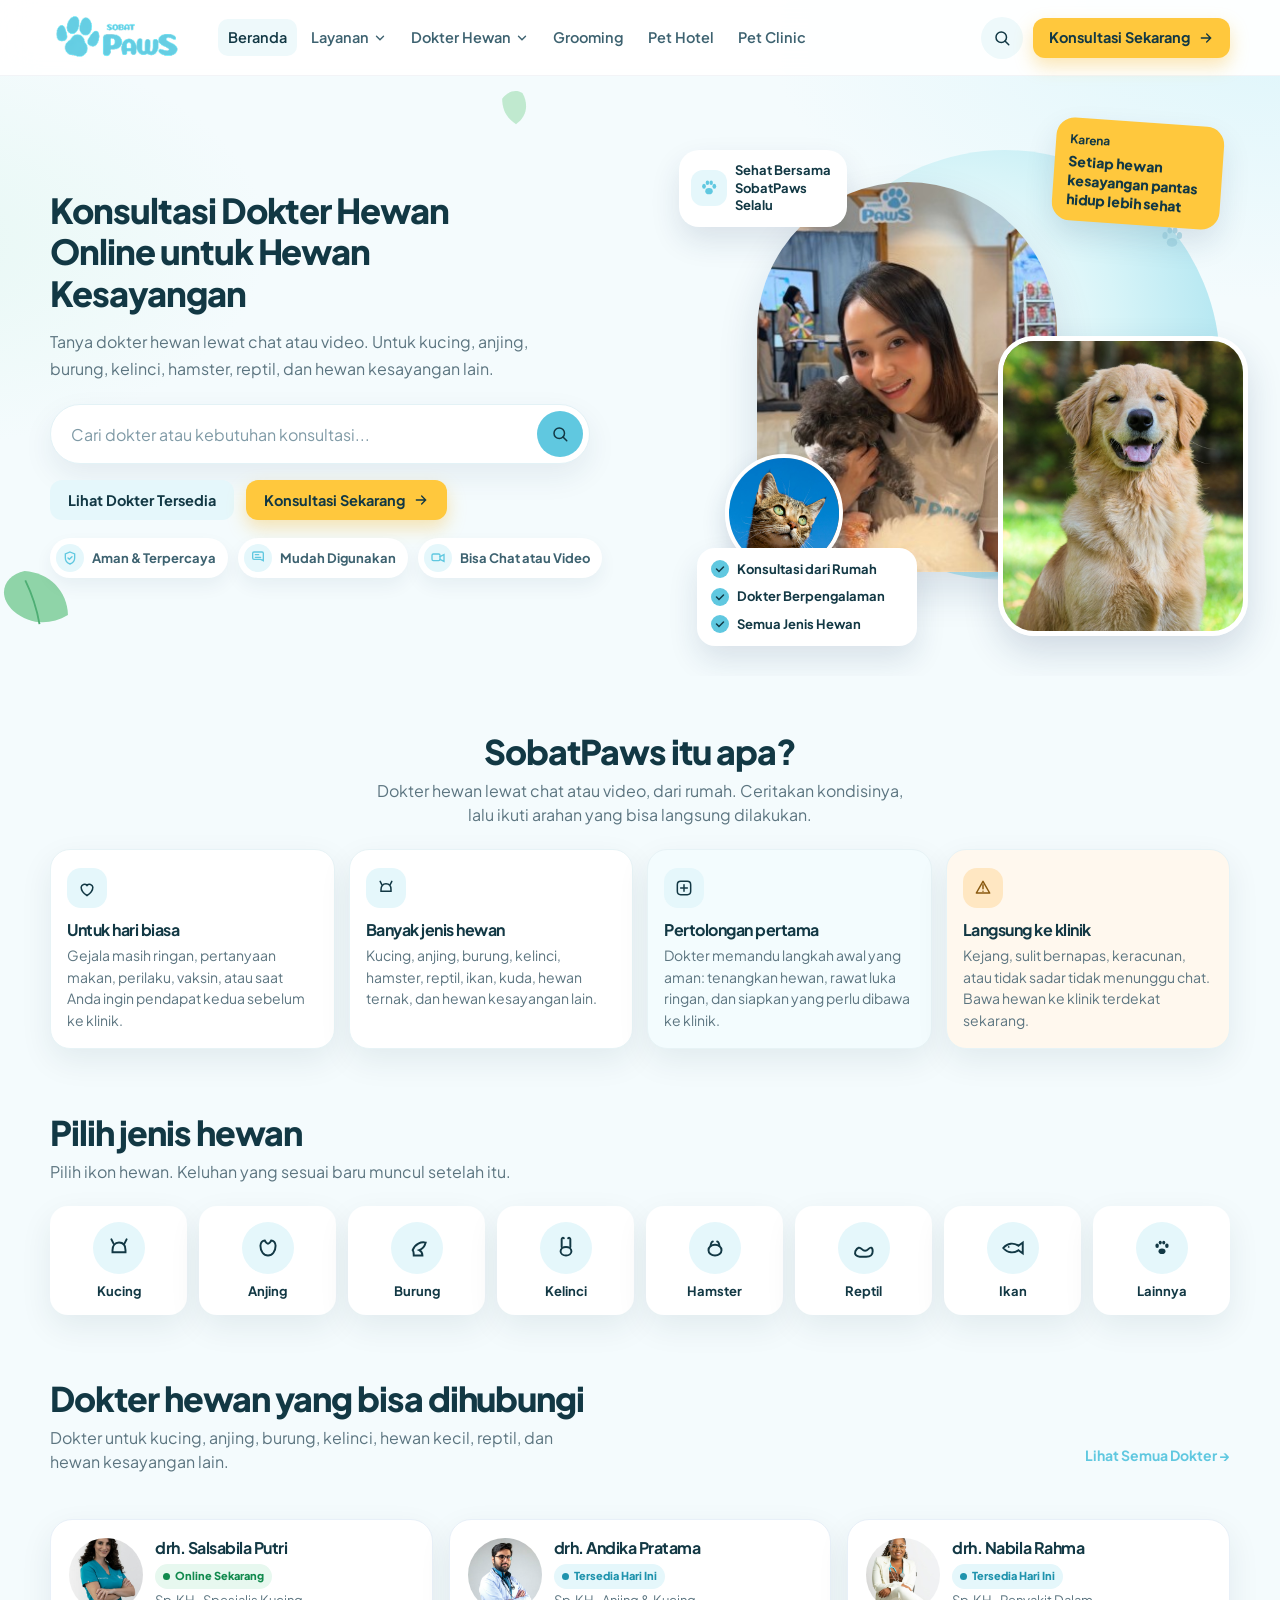
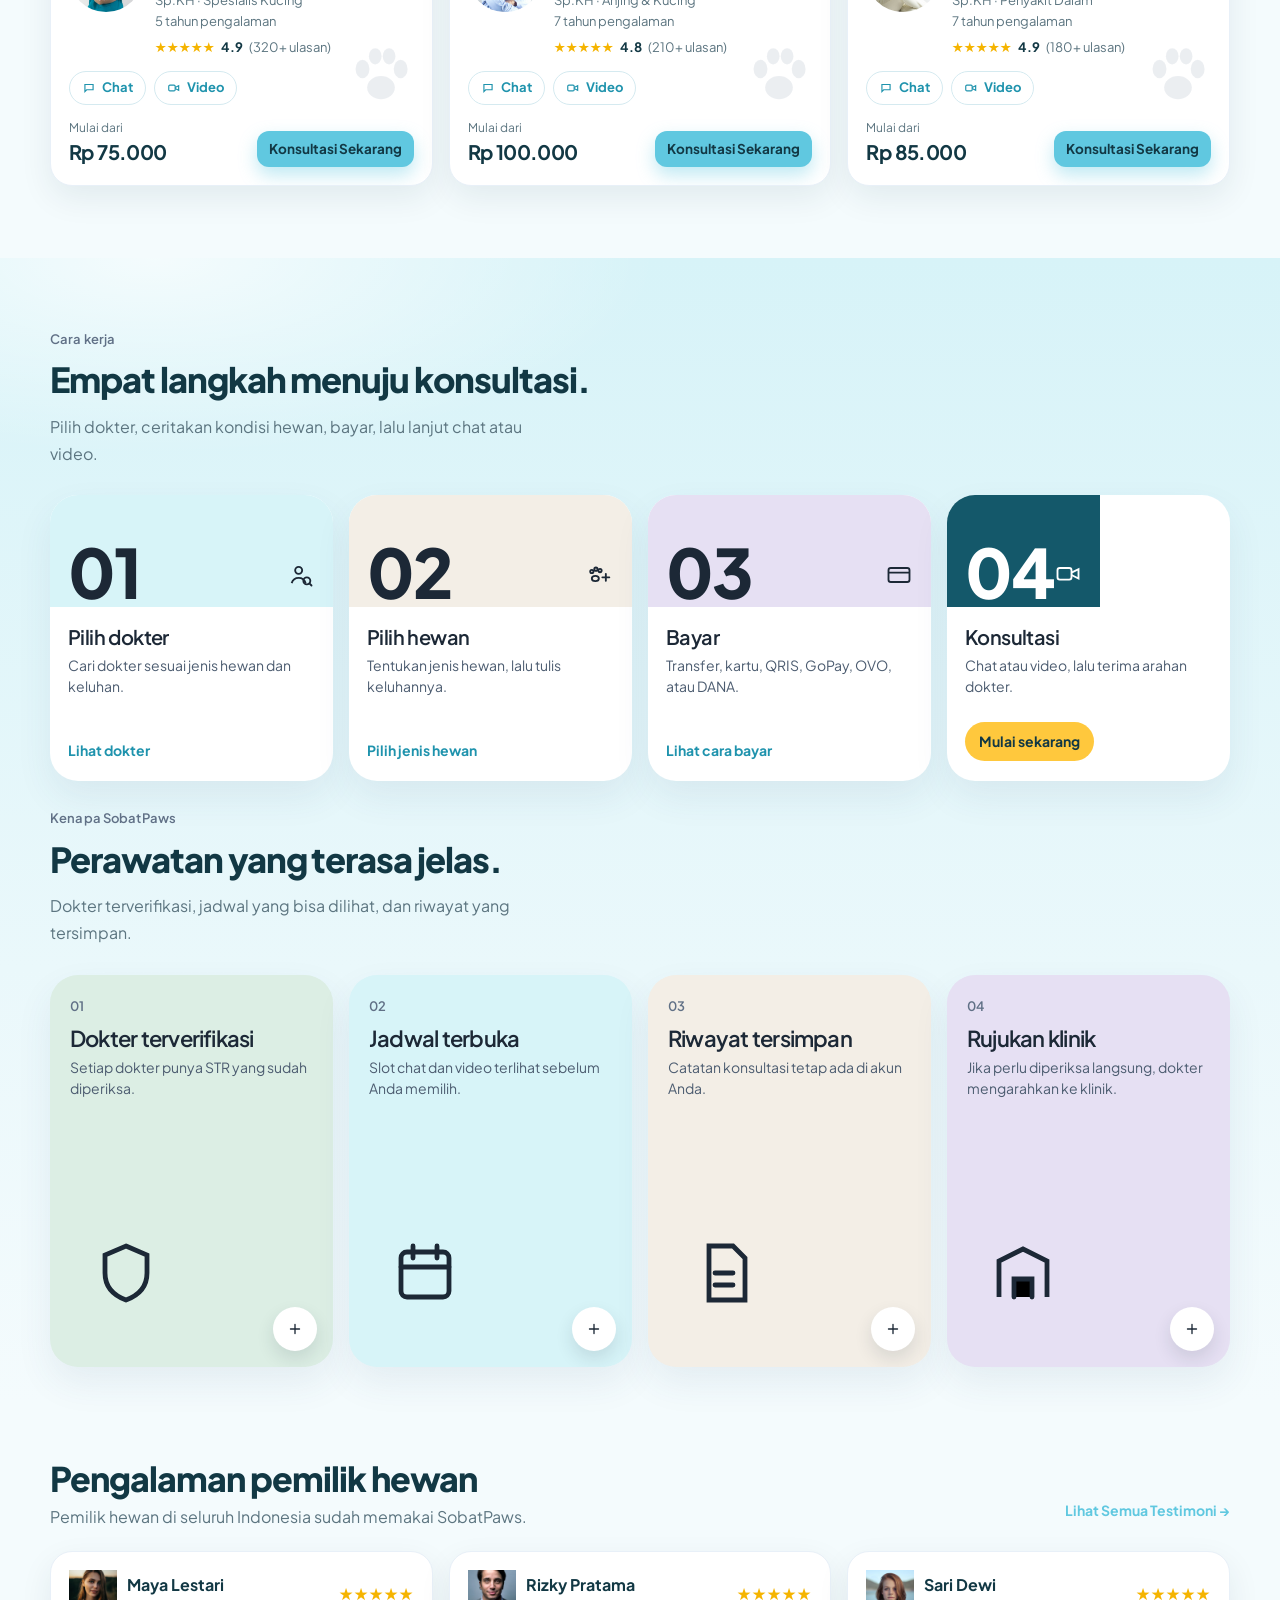
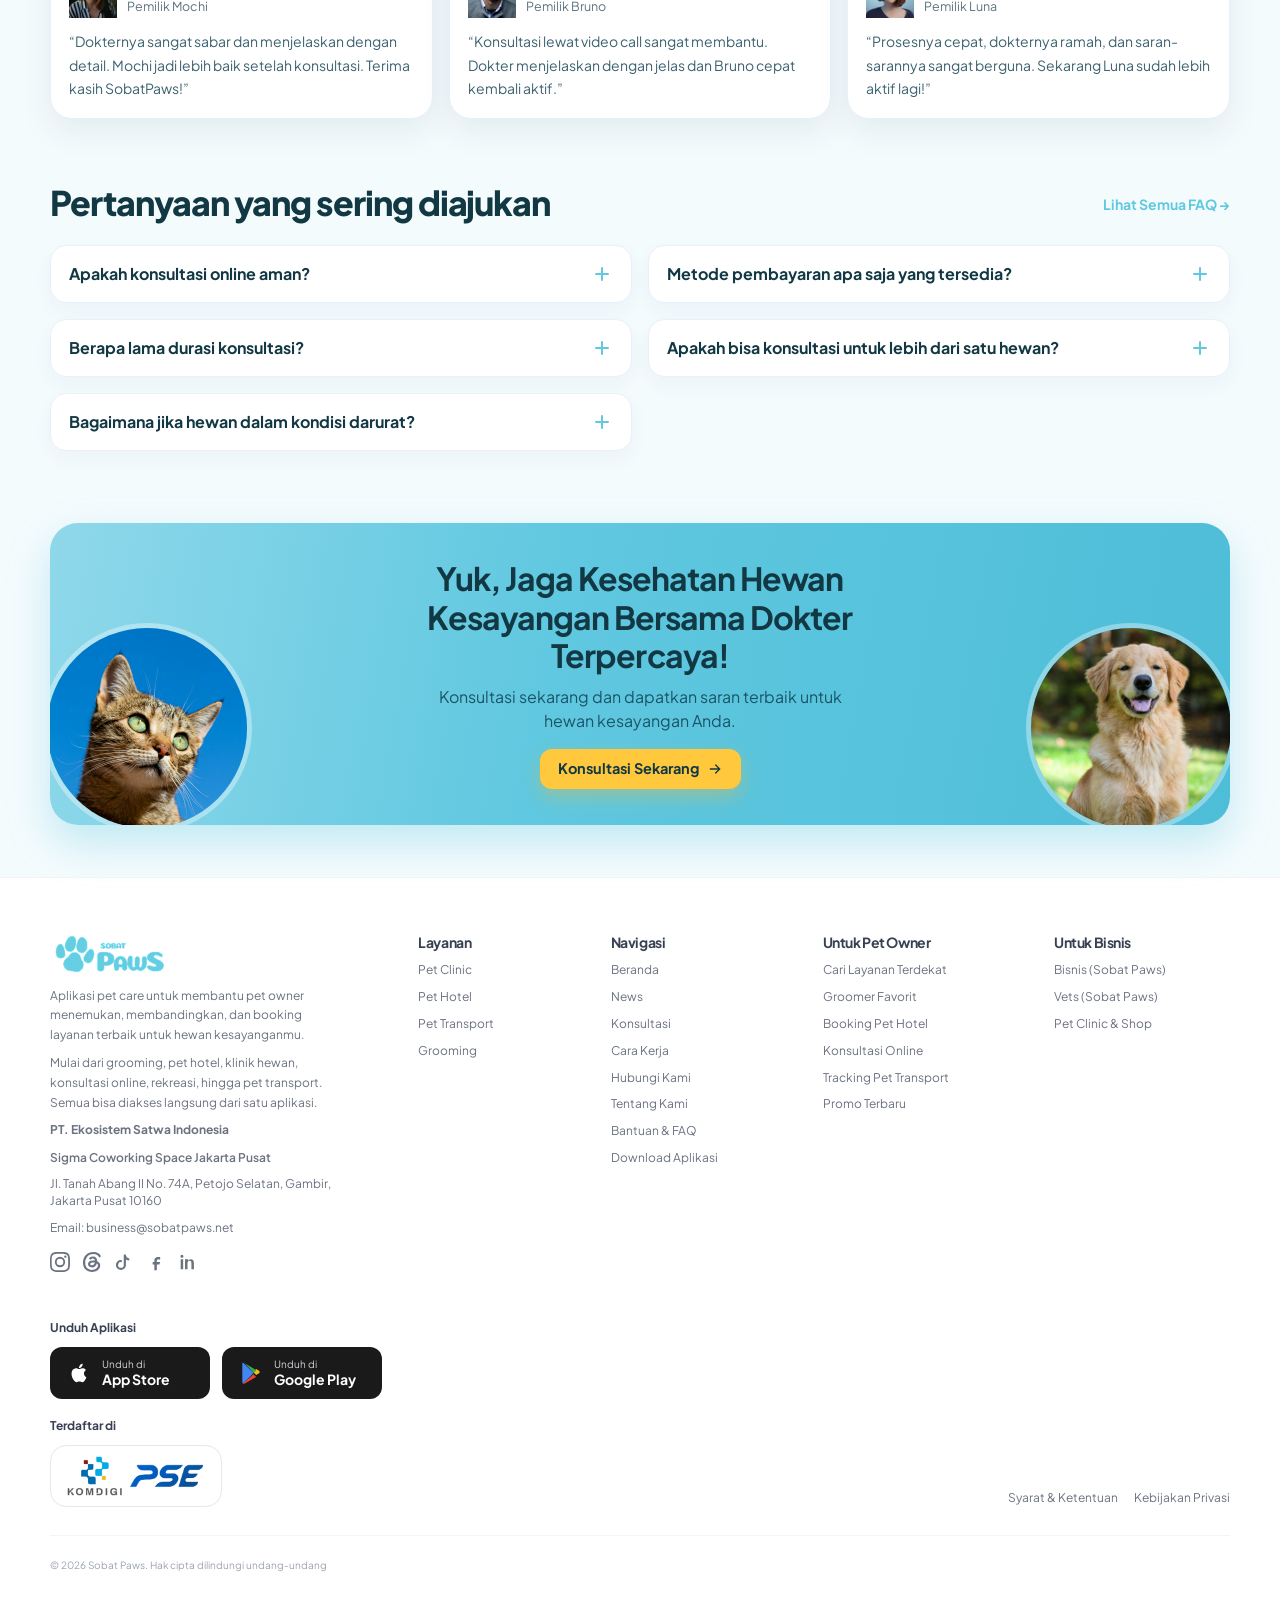
==== index.html @ d76c0ff6 "Add the SobatPaws consult landing so visitors can choose an animal and reach a vet." ====
<!DOCTYPE html>
<html lang="id">
<head>
  <meta charset="UTF-8" />
  <meta name="viewport" content="width=device-width, initial-scale=1" />
  <title>Konsultasi Dokter Hewan Online | SobatPaws</title>
  <meta name="description" content="Konsultasi dokter hewan online lewat chat atau video untuk kucing, anjing, burung, kelinci, reptil, dan hewan kesayangan lain. Dokter terverifikasi di SobatPaws." />
  <meta name="robots" content="index, follow, max-image-preview:large" />
  <meta name="author" content="SobatPaws" />
  <meta name="theme-color" content="#60c8e0" />
  <meta property="og:type" content="website" />
  <meta property="og:locale" content="id_ID" />
  <meta property="og:site_name" content="SobatPaws" />
  <meta property="og:title" content="Konsultasi Dokter Hewan Online | SobatPaws" />
  <meta property="og:description" content="Chat atau video dengan dokter hewan terverifikasi untuk kucing, anjing, burung, kelinci, reptil, dan hewan kesayangan lain." />
  <meta property="og:image" content="assets/img/vet.jpg" />
  <meta name="twitter:card" content="summary_large_image" />
  <meta name="twitter:title" content="Konsultasi Dokter Hewan Online | SobatPaws" />
  <meta name="twitter:description" content="Chat atau video dengan dokter hewan terverifikasi untuk segala jenis hewan kesayangan." />
  <meta name="twitter:image" content="assets/img/vet.jpg" />
  <script type="application/ld+json">
  {
    "@context": "https://schema.org",
    "@graph": [
      {
        "@type": "Organization",
        "name": "SobatPaws",
        "description": "Layanan konsultasi dokter hewan online lewat chat dan video.",
        "sameAs": [
          "https://www.instagram.com/sobatpaws.id",
          "https://www.facebook.com/share/18cKbE7qDN/",
          "https://www.tiktok.com/@sobatpaws.id"
        ]
      },
      {
        "@type": "WebSite",
        "name": "SobatPaws",
        "inLanguage": "id-ID"
      },
      {
        "@type": "FAQPage",
        "mainEntity": [
          {
            "@type": "Question",
            "name": "Apakah konsultasi online aman?",
            "acceptedAnswer": {
              "@type": "Answer",
              "text": "Aman. Dokter di SobatPaws terverifikasi dan memiliki STR. Percakapan serta data hewan hanya terlihat oleh Anda dan dokter yang menangani."
            }
          },
          {
            "@type": "Question",
            "name": "Metode pembayaran apa saja yang tersedia?",
            "acceptedAnswer": {
              "@type": "Answer",
              "text": "Transfer bank, kartu debit atau kredit, QRIS, serta e-wallet seperti GoPay, OVO, dan DANA."
            }
          },
          {
            "@type": "Question",
            "name": "Berapa lama durasi konsultasi?",
            "acceptedAnswer": {
              "@type": "Answer",
              "text": "Sesi chat berlangsung hingga 30 menit dan sesi video sekitar 20 menit. Keduanya bisa diperpanjang bila dokter masih membutuhkan informasi."
            }
          },
          {
            "@type": "Question",
            "name": "Bagaimana jika hewan dalam kondisi darurat?",
            "acceptedAnswer": {
              "@type": "Answer",
              "text": "Konsultasi online tidak untuk kondisi darurat. Jika hewan kejang, sulit bernapas, keracunan, atau tidak sadar, segera bawa ke klinik terdekat."
            }
          }
        ]
      }
    ]
  }
  </script>
  <link rel="preconnect" href="https://fonts.googleapis.com" />
  <link rel="preconnect" href="https://fonts.gstatic.com" crossorigin />
  <link href="https://fonts.googleapis.com/css2?family=Plus+Jakarta+Sans:wght@400;500;600;700;800&display=swap" rel="stylesheet" />
  <link rel="stylesheet" href="css/style.css" />
  <link rel="icon" href="data:image/svg+xml,%3Csvg xmlns='http://www.w3.org/2000/svg' viewBox='0 0 64 64'%3E%3Cellipse fill='%2360C8E0' cx='32' cy='42' rx='12' ry='10'/%3E%3Cellipse fill='%2360C8E0' cx='16' cy='26' rx='6' ry='8'/%3E%3Cellipse fill='%2360C8E0' cx='27' cy='15' rx='5.5' ry='7'/%3E%3Cellipse fill='%2360C8E0' cx='39' cy='15' rx='5.5' ry='7'/%3E%3Cellipse fill='%2360C8E0' cx='49' cy='26' rx='6' ry='8'/%3E%3C/svg%3E" />
</head>
<body>
  <a class="skip" href="#konten">Loncat ke konten</a>

  <header class="header">
    <div class="container header-bar">
      <a class="logo" href="#beranda" aria-label="SobatPaws beranda">
        <img src="assets/img/logo.png" alt="" width="180" height="64" />
      </a>

      <nav class="nav" id="nav" aria-label="Navigasi utama">
        <a href="#beranda" aria-current="page">Beranda</a>
        <div class="menu">
          <button class="menu-btn" type="button" aria-expanded="false" aria-haspopup="true">Layanan
            <svg class="chev" viewBox="0 0 24 24" aria-hidden="true"><path fill="none" stroke="currentColor" stroke-width="2.4" stroke-linecap="round" d="M6 9l6 6 6-6"/></svg>
          </button>
          <div class="menu-panel">
            <a href="#kategori">Konsultasi Dokter</a>
            <button type="button" data-info="info-grooming">Grooming</button>
            <button type="button" data-info="info-hotel">Pet Hotel</button>
            <button type="button" data-info="info-clinic">Pet Clinic</button>
          </div>
        </div>
        <div class="menu">
          <button class="menu-btn" type="button" aria-expanded="false" aria-haspopup="true">Dokter Hewan
            <svg class="chev" viewBox="0 0 24 24" aria-hidden="true"><path fill="none" stroke="currentColor" stroke-width="2.4" stroke-linecap="round" d="M6 9l6 6 6-6"/></svg>
          </button>
          <div class="menu-panel">
            <button type="button" data-filter="kucing">Dokter Kucing</button>
            <button type="button" data-filter="anjing">Dokter Anjing</button>
            <button type="button" data-filter="burung">Dokter Burung</button>
            <button type="button" data-filter="kelinci">Kelinci &amp; Hewan Kecil</button>
            <button type="button" data-filter="reptil">Reptil &amp; Eksotik</button>
            <button type="button" data-filter="umum">Konsultasi Umum</button>
            <a href="#dokter">Semua Dokter</a>
          </div>
        </div>
        <button class="menu-btn" type="button" data-info="info-grooming">Grooming</button>
        <button class="menu-btn" type="button" data-info="info-hotel">Pet Hotel</button>
        <button class="menu-btn" type="button" data-info="info-clinic">Pet Clinic</button>
      </nav>

      <div class="header-actions">
        <button class="icon-btn" id="open-search" type="button" aria-label="Cari dokter">
          <svg width="18" height="18" viewBox="0 0 24 24" aria-hidden="true"><circle cx="11" cy="11" r="7" fill="none" stroke="currentColor" stroke-width="2"/><path d="M16 16l5 5" fill="none" stroke="currentColor" stroke-width="2" stroke-linecap="round"/></svg>
        </button>
        <button class="btn btn-yellow btn-header" type="button" data-consult>
          <span>Konsultasi Sekarang</span>
          <svg viewBox="0 0 24 24" aria-hidden="true"><path fill="none" stroke="currentColor" stroke-width="2" stroke-linecap="round" d="M5 12h14M13 6l6 6-6 6"/></svg>
        </button>
        <button class="nav-toggle" id="nav-toggle" type="button" aria-expanded="false" aria-controls="nav" aria-label="Buka menu">
          <span></span><span></span><span></span>
        </button>
      </div>
    </div>
  </header>

  <main id="konten">
    <section class="hero" id="beranda">
      <svg class="leaf leaf-a" viewBox="0 0 80 80" aria-hidden="true"><path fill="#8fd4a8" d="M40 8c20 8 30 28 24 48-18 4-34-2-44-18C10 20 22 6 40 8z"/><path fill="none" stroke="#4eae74" stroke-width="1.6" d="M38 16c2 14 2 26 0 40"/></svg>
      <svg class="leaf leaf-b" viewBox="0 0 80 80" aria-hidden="true"><path fill="#b7e7c8" d="M42 10c16 12 20 30 10 46-16-2-28-12-34-26 2-12 12-22 24-20z"/></svg>

      <div class="container hero-grid">
        <div class="hero-copy">
          <h1><span>Konsultasi Dokter Hewan</span><span>Online untuk Hewan</span><span>Kesayangan</span></h1>
          <p class="lead">Tanya dokter hewan lewat chat atau video. Untuk kucing, anjing, burung, kelinci, hamster, reptil, dan hewan kesayangan lain.</p>

          <form class="search" id="search-form" role="search">
            <label class="sr-only" for="q">Cari dokter atau kebutuhan konsultasi</label>
            <input id="q" name="q" type="search" placeholder="Cari dokter atau kebutuhan konsultasi..." autocomplete="off" />
            <button class="search-btn" type="submit" aria-label="Cari">
              <svg width="18" height="18" viewBox="0 0 24 24" aria-hidden="true"><circle cx="11" cy="11" r="7" fill="none" stroke="currentColor" stroke-width="2"/><path d="M16 16l5 5" fill="none" stroke="currentColor" stroke-width="2" stroke-linecap="round"/></svg>
            </button>
          </form>

          <div class="hero-cta">
            <a class="btn btn-soft" href="#dokter">Lihat Dokter Tersedia</a>
            <button class="btn btn-yellow" type="button" data-consult>Konsultasi Sekarang
              <svg viewBox="0 0 24 24" aria-hidden="true"><path fill="none" stroke="currentColor" stroke-width="2" stroke-linecap="round" d="M5 12h14M13 6l6 6-6 6"/></svg>
            </button>
          </div>

          <ul class="trust">
            <li><i><svg viewBox="0 0 24 24" aria-hidden="true"><path fill="none" stroke="currentColor" stroke-width="2" d="M12 3l7 3v6c0 5-3.2 7.6-7 9-3.8-1.4-7-4-7-9V6l7-3z"/><path fill="none" stroke="currentColor" stroke-width="2" stroke-linecap="round" d="M9 12l2 2 4-4"/></svg></i>Aman &amp; Terpercaya</li>
            <li><i><svg viewBox="0 0 24 24" aria-hidden="true"><path fill="none" stroke="currentColor" stroke-width="2" stroke-linecap="round" d="M8 11h8M8 7h5M6 3h12a2 2 0 0 1 2 2v11l-4-2H6a2 2 0 0 1-2-2V5a2 2 0 0 1 2-2z"/></svg></i>Mudah Digunakan</li>
            <li><i><svg viewBox="0 0 24 24" aria-hidden="true"><rect x="3" y="6" width="12" height="10" rx="2" fill="none" stroke="currentColor" stroke-width="2"/><path fill="none" stroke="currentColor" stroke-width="2" stroke-linecap="round" d="M15 10l6-3v10l-6-3"/></svg></i>Bisa Chat atau Video</li>
          </ul>
        </div>

        <div class="hero-stage">
          <div class="blob"></div>
          <span class="paw-float paw-a" aria-hidden="true"><svg viewBox="0 0 64 64"><ellipse fill="currentColor" cx="32" cy="42" rx="12" ry="10"/><ellipse fill="currentColor" cx="16" cy="26" rx="6" ry="8"/><ellipse fill="currentColor" cx="27" cy="15" rx="5.5" ry="7"/><ellipse fill="currentColor" cx="39" cy="15" rx="5.5" ry="7"/><ellipse fill="currentColor" cx="49" cy="26" rx="6" ry="8"/></svg></span>
          <img class="stage-vet" src="assets/img/vet.jpg?v=3" alt="Perempuan bersama anjing kecil di area SobatPaws" width="900" height="1100" fetchpriority="high" />
          <img class="stage-dog" src="assets/img/dog-smile.jpg" alt="" width="900" height="900" />
          <img class="stage-cat" src="assets/img/cat.jpg" alt="" width="800" height="800" />

          <div class="hero-bubble">
            <span class="paw-badge" aria-hidden="true"><svg viewBox="0 0 64 64"><ellipse fill="currentColor" cx="32" cy="42" rx="12" ry="10"/><ellipse fill="currentColor" cx="16" cy="26" rx="6" ry="8"/><ellipse fill="currentColor" cx="27" cy="15" rx="5.5" ry="7"/><ellipse fill="currentColor" cx="39" cy="15" rx="5.5" ry="7"/><ellipse fill="currentColor" cx="49" cy="26" rx="6" ry="8"/></svg></span>
            <strong>Sehat Bersama SobatPaws Selalu</strong>
          </div>
          <aside class="hero-note"><small>Karena</small>Setiap hewan kesayangan pantas hidup lebih sehat</aside>
          <ul class="hero-points">
            <li><i aria-hidden="true"><svg viewBox="0 0 24 24"><path fill="none" stroke="currentColor" stroke-width="3" stroke-linecap="round" d="M5 12l5 5 9-9"/></svg></i>Konsultasi dari Rumah</li>
            <li><i aria-hidden="true"><svg viewBox="0 0 24 24"><path fill="none" stroke="currentColor" stroke-width="3" stroke-linecap="round" d="M5 12l5 5 9-9"/></svg></i>Dokter Berpengalaman</li>
            <li><i aria-hidden="true"><svg viewBox="0 0 24 24"><path fill="none" stroke="currentColor" stroke-width="3" stroke-linecap="round" d="M5 12l5 5 9-9"/></svg></i>Semua Jenis Hewan</li>
          </ul>
        </div>
      </div>
    </section>

    <section class="section plain" id="tentang" aria-labelledby="plain-title">
      <div class="container">
        <div class="section-head center">
          <div>
            <h2 id="plain-title">SobatPaws itu apa?</h2>
            <p class="lead">Dokter hewan lewat chat atau video, dari rumah. Ceritakan kondisinya, lalu ikuti arahan yang bisa langsung dilakukan.</p>
          </div>
        </div>
        <div class="plain-grid">
          <article>
            <span class="plain-icon" aria-hidden="true"><svg viewBox="0 0 24 24"><path fill="none" stroke="currentColor" stroke-width="1.8" stroke-linecap="round" d="M12 21s-7-4.5-7-10a4 4 0 0 1 7-2 4 4 0 0 1 7 2c0 5.5-7 10-7 10z"/></svg></span>
            <h3>Untuk hari biasa</h3>
            <p>Gejala masih ringan, pertanyaan makan, perilaku, vaksin, atau saat Anda ingin pendapat kedua sebelum ke klinik.</p>
          </article>
          <article>
            <span class="plain-icon" aria-hidden="true"><svg viewBox="0 0 24 24"><path fill="none" stroke="currentColor" stroke-width="1.8" d="M6 14c0-4 2-7 6-7s6 3 6 7v2H6v-2z"/><path fill="none" stroke="currentColor" stroke-width="1.8" stroke-linecap="round" d="M7 8L5 4M17 8l2-4"/></svg></span>
            <h3>Banyak jenis hewan</h3>
            <p>Kucing, anjing, burung, kelinci, hamster, reptil, ikan, kuda, hewan ternak, dan hewan kesayangan lain.</p>
          </article>
          <article class="is-aid">
            <span class="plain-icon" aria-hidden="true"><svg viewBox="0 0 24 24"><path fill="none" stroke="currentColor" stroke-width="1.8" stroke-linecap="round" d="M12 8v8M8 12h8"/><rect x="4" y="4" width="16" height="16" rx="4" fill="none" stroke="currentColor" stroke-width="1.8"/></svg></span>
            <h3>Pertolongan pertama</h3>
            <p>Dokter memandu langkah awal yang aman: tenangkan hewan, rawat luka ringan, dan siapkan yang perlu dibawa ke klinik.</p>
          </article>
          <article class="is-alert">
            <span class="plain-icon" aria-hidden="true"><svg viewBox="0 0 24 24"><path fill="none" stroke="currentColor" stroke-width="1.8" stroke-linecap="round" d="M12 8v5M12 16h.01"/><path fill="none" stroke="currentColor" stroke-width="1.8" stroke-linejoin="round" d="M12 4l8 14H4L12 4z"/></svg></span>
            <h3>Langsung ke klinik</h3>
            <p>Kejang, sulit bernapas, keracunan, atau tidak sadar tidak menunggu chat. Bawa hewan ke klinik terdekat sekarang.</p>
          </article>
        </div>
      </div>
    </section>

    <section class="section" id="kategori" aria-labelledby="kategori-title">
      <div class="container">
        <div class="section-head">
          <div>
            <h2 id="kategori-title">Pilih jenis hewan</h2>
            <p class="lead">Pilih ikon hewan. Keluhan yang sesuai baru muncul setelah itu.</p>
          </div>
        </div>
        <div class="pet-row" id="pet-row">
          <button class="pet-card" type="button" data-species="kucing" aria-pressed="false">
            <span class="pet-icon" aria-hidden="true"><svg viewBox="0 0 24 24"><path fill="none" stroke="currentColor" stroke-width="1.8" d="M6 14c0-4 2-7 6-7s6 3 6 7v2H6v-2z"/><path fill="none" stroke="currentColor" stroke-width="1.8" stroke-linecap="round" d="M7 8L5 4M17 8l2-4"/></svg></span>
            Kucing
          </button>
          <button class="pet-card" type="button" data-species="anjing" aria-pressed="false">
            <span class="pet-icon" aria-hidden="true"><svg viewBox="0 0 24 24"><path fill="none" stroke="currentColor" stroke-width="1.8" stroke-linecap="round" d="M5 10c0-3 2-5 4-5 1 2 2 3 3 3s2-1 3-3c2 0 4 2 4 5 0 5-3 9-7 9s-7-4-7-9z"/></svg></span>
            Anjing
          </button>
          <button class="pet-card" type="button" data-species="burung" aria-pressed="false">
            <span class="pet-icon" aria-hidden="true"><svg viewBox="0 0 24 24"><path fill="none" stroke="currentColor" stroke-width="1.8" stroke-linecap="round" d="M8 14c2-6 8-8 12-7-1 4-3 6-6 7 2 1 3 3 3 5H9c0-2 0-4-1-5z"/></svg></span>
            Burung
          </button>
          <button class="pet-card" type="button" data-species="kelinci" aria-pressed="false">
            <span class="pet-icon" aria-hidden="true"><svg viewBox="0 0 24 24"><path fill="none" stroke="currentColor" stroke-width="1.8" stroke-linecap="round" d="M8 11V4c0-1 1-2 2-1M16 11V4c0-1-1-2-2-1"/><ellipse cx="12" cy="15" rx="5" ry="4" fill="none" stroke="currentColor" stroke-width="1.8"/></svg></span>
            Kelinci
          </button>
          <button class="pet-card" type="button" data-species="hamster" aria-pressed="false">
            <span class="pet-icon" aria-hidden="true"><svg viewBox="0 0 24 24"><ellipse cx="12" cy="14" rx="6" ry="5" fill="none" stroke="currentColor" stroke-width="1.8"/><path fill="none" stroke="currentColor" stroke-width="1.8" stroke-linecap="round" d="M8 10c0-2 1-4 2-4M16 10c0-2-1-4-2-4"/></svg></span>
            Hamster
          </button>
          <button class="pet-card" type="button" data-species="reptil" aria-pressed="false">
            <span class="pet-icon" aria-hidden="true"><svg viewBox="0 0 24 24"><path fill="none" stroke="currentColor" stroke-width="1.8" stroke-linecap="round" d="M4 15c2-4 4-4 6-2s4 2 6 0 4-2 4 2-2 5-6 5H8c-3 0-5-2-4-5z"/></svg></span>
            Reptil
          </button>
          <button class="pet-card" type="button" data-species="ikan" aria-pressed="false">
            <span class="pet-icon" aria-hidden="true"><svg viewBox="0 0 24 24"><path fill="none" stroke="currentColor" stroke-width="1.8" stroke-linecap="round" d="M3 12c4-5 10-5 14-2l4-3v10l-4-3c-4 3-10 3-14-2z"/><circle cx="8" cy="11" r="0.8" fill="currentColor"/></svg></span>
            Ikan
          </button>
          <button class="pet-card" type="button" data-species="lainnya" aria-pressed="false">
            <span class="pet-icon" aria-hidden="true"><svg viewBox="0 0 24 24"><ellipse fill="currentColor" cx="12" cy="15" rx="3.2" ry="2.6"/><ellipse fill="currentColor" cx="7.5" cy="10" rx="1.6" ry="2.1"/><ellipse fill="currentColor" cx="10.4" cy="7" rx="1.4" ry="1.8"/><ellipse fill="currentColor" cx="13.6" cy="7" rx="1.4" ry="1.8"/><ellipse fill="currentColor" cx="16.5" cy="10" rx="1.6" ry="2.1"/></svg></span>
            Lainnya
          </button>
        </div>
        <div class="keluhan" id="keluhan" hidden>
          <h3 id="keluhan-title">Pilih keluhan</h3>
          <div class="cat-grid" id="cat-grid">
            <button class="cat-card" type="button" data-cat="kulit" data-tone="sand">
              <span class="cat-icon"><svg viewBox="0 0 24 24"><path fill="none" stroke="currentColor" stroke-width="1.8" stroke-linecap="round" d="M12 21s-7-4.5-7-10a4 4 0 0 1 7-2 4 4 0 0 1 7 2c0 5.5-7 10-7 10z"/></svg></span>
              <h3>Kulit &amp; Bulu</h3>
              <p>Gatal, jamur, dan masalah kulit lainnya.</p>
            </button>
            <button class="cat-card" type="button" data-cat="nutrisi" data-tone="mint">
              <span class="cat-icon"><svg viewBox="0 0 24 24"><path fill="none" stroke="currentColor" stroke-width="1.8" d="M5 10h14v8a2 2 0 0 1-2 2H7a2 2 0 0 1-2-2v-8zM8 10V7a4 4 0 0 1 8 0v3"/></svg></span>
              <h3>Nutrisi</h3>
              <p>Pola makan, suplemen, dan diet.</p>
            </button>
            <button class="cat-card" type="button" data-cat="pencernaan" data-tone="rose">
              <span class="cat-icon"><svg viewBox="0 0 24 24"><path fill="none" stroke="currentColor" stroke-width="1.8" stroke-linecap="round" d="M8 8c0-2 2-3 4-3s4 1 4 3-2 3-4 3-4 1-4 3 2 3 4 3 4-1 4-3"/></svg></span>
              <h3>Pencernaan</h3>
              <p>Muntah, diare, sembelit, nafsu makan.</p>
            </button>
            <button class="cat-card" type="button" data-cat="perilaku" data-tone="lilac">
              <span class="cat-icon"><svg viewBox="0 0 24 24"><path fill="none" stroke="currentColor" stroke-width="1.8" stroke-linecap="round" d="M12 20s-7-4.4-7-9a4 4 0 0 1 7-2 4 4 0 0 1 7 2c0 4.6-7 9-7 9z"/></svg></span>
              <h3>Perilaku</h3>
              <p>Agresif, cemas, stres, dan kebiasaan.</p>
            </button>
            <button class="cat-card" type="button" data-cat="vaksin" data-tone="sky">
              <span class="cat-icon"><svg viewBox="0 0 24 24"><path fill="none" stroke="currentColor" stroke-width="1.8" stroke-linecap="round" d="M14 4l6 6M13 7l4 4M5 19l8-8 2 2-8 8H5v-2z"/></svg></span>
              <h3>Vaksin &amp; Perawatan</h3>
              <p>Vaksinasi, obat cacing, perawatan rutin.</p>
            </button>
            <button class="cat-card" type="button" data-cat="gigi" data-tone="sky">
              <span class="cat-icon"><svg viewBox="0 0 24 24"><path fill="none" stroke="currentColor" stroke-width="1.8" d="M8 4c-2 3-2 6 0 8 1 3 1 6 0 8 3-1 5-1 8 0-1-2-1-5 0-8 2-2 2-5 0-8-3 1-5 1-8 0z"/></svg></span>
              <h3>Gigi &amp; Mulut</h3>
              <p>Karang gigi, bau mulut, dan gusi.</p>
            </button>
            <button class="cat-card" type="button" data-cat="mata" data-tone="lilac">
              <span class="cat-icon"><svg viewBox="0 0 24 24"><path fill="none" stroke="currentColor" stroke-width="1.8" d="M2 12s4-6 10-6 10 6 10 6-4 6-10 6S2 12 2 12z"/><circle cx="12" cy="12" r="2.5" fill="none" stroke="currentColor" stroke-width="1.8"/></svg></span>
              <h3>Mata &amp; Telinga</h3>
              <p>Belekan, gatal telinga, dan merah.</p>
            </button>
            <button class="cat-card" type="button" data-cat="reproduksi" data-tone="rose">
              <span class="cat-icon"><svg viewBox="0 0 24 24"><path fill="none" stroke="currentColor" stroke-width="1.8" stroke-linecap="round" d="M12 21V8M8 12h8M7 4h4v4H7zM13 4h4v4h-4z"/></svg></span>
              <h3>Reproduksi</h3>
              <p>Kehamilan, birahi, dan steril.</p>
            </button>
            <button class="cat-card" type="button" data-cat="umum" data-tone="sand">
              <span class="cat-icon"><svg viewBox="0 0 24 24"><path fill="none" stroke="currentColor" stroke-width="1.8" stroke-linecap="round" d="M8 10h8M8 7h5M6 4h12a1 1 0 0 1 1 1v9l-3-2H6a1 1 0 0 1-1-1V5a1 1 0 0 1 1-1z"/></svg></span>
              <h3>Konsultasi Umum</h3>
              <p>Tanya apa saja seputar kesehatan hewan.</p>
            </button>
            <button class="cat-card" type="button" data-cat="kemih" data-tone="sky" hidden>
              <span class="cat-icon"><svg viewBox="0 0 24 24"><path fill="none" stroke="currentColor" stroke-width="1.8" stroke-linecap="round" d="M8 18c0-4 8-4 8 0M7 14h10"/></svg></span>
              <h3>Susah kencing</h3>
              <p>Sering ke kotak pasir tetapi urin hanya sedikit.</p>
            </button>
            <button class="cat-card" type="button" data-cat="kaki" data-tone="sand" hidden>
              <span class="cat-icon"><svg viewBox="0 0 24 24"><path fill="none" stroke="currentColor" stroke-width="1.8" stroke-linecap="round" d="M6 18c2-6 4-8 6-8s4 2 6 8"/></svg></span>
              <h3>Pincang</h3>
              <p>Terpincang, kaku, atau nyeri saat berjalan.</p>
            </button>
            <button class="cat-card" type="button" data-cat="napas" data-tone="sky" hidden>
              <span class="cat-icon"><svg viewBox="0 0 24 24"><path fill="none" stroke="currentColor" stroke-width="1.8" stroke-linecap="round" d="M4 14c2-4 4-4 6 0s4 4 6 0 4-4 4 0"/></svg></span>
              <h3>Napas</h3>
              <p>Bersin, ngos-ngosan, atau suara berubah.</p>
            </button>
            <button class="cat-card" type="button" data-cat="paruh" data-tone="mint" hidden>
              <span class="cat-icon"><svg viewBox="0 0 24 24"><path fill="none" stroke="currentColor" stroke-width="1.8" stroke-linecap="round" d="M8 12h8l3 2-3 2H8z"/></svg></span>
              <h3>Paruh &amp; kuku</h3>
              <p>Paruh terlalu panjang atau kuku tajam.</p>
            </button>
            <button class="cat-card" type="button" data-cat="kandang" data-tone="lilac" hidden>
              <span class="cat-icon"><svg viewBox="0 0 24 24"><path fill="none" stroke="currentColor" stroke-width="1.8" d="M5 10h14v8H5zM8 10V7h8v3"/></svg></span>
              <h3>Kandang</h3>
              <p>Suhu, air, atau lingkungan yang kurang pas.</p>
            </button>
          </div>
          <form class="keluhan-search" id="keluhan-form">
            <label for="keluhan-input">Tidak ada yang sesuai? Tulis keluhan sendiri</label>
            <div class="keluhan-bar">
              <input id="keluhan-input" name="keluhan" type="search" maxlength="160" placeholder="Contoh: muntah setelah ganti pakan" autocomplete="off" />
              <button class="btn btn-blue" type="submit">Pakai keluhan ini</button>
            </div>
            <p class="keluhan-note" id="keluhan-note" hidden>Keluhan ini belum ada di daftar. Teks Anda tetap dipakai saat konsultasi.</p>
          </form>
        </div>
      </div>
    </section>

    <section class="section" id="dokter" aria-labelledby="dokter-title">
      <div class="container">
        <div class="section-head">
          <div>
            <h2 id="dokter-title">Dokter hewan yang bisa dihubungi</h2>
            <p class="lead">Dokter untuk kucing, anjing, burung, kelinci, hewan kecil, reptil, dan hewan kesayangan lain.</p>
          </div>
          <button class="link-more" id="more-docs" type="button" aria-expanded="false">Lihat Semua Dokter →</button>
        </div>
        <p class="filter-status" id="doctor-status" aria-live="polite"></p>
        <div class="doctor-grid" id="doctor-grid">
          <article class="doctor-card" data-name="salsabila putri" data-tags="kucing kulit perilaku umum" data-specialty="spesialis kucing">
            <div class="doctor-top">
              <img src="assets/img/doc-1.jpg" alt="Foto drh. Salsabila Putri" width="500" height="500" />
              <div>
                <div class="doctor-name">
                  <h3>drh. Salsabila Putri</h3>
                  <span class="badge badge-online"><i></i>Online Sekarang</span>
                </div>
                <p class="spec">Sp.KH · Spesialis Kucing</p>
                <p class="exp">5 tahun pengalaman</p>
                <p class="rating"><span class="stars" aria-hidden="true">★★★★★</span><b>4.9</b><span>(320+ ulasan)</span></p>
              </div>
            </div>
            <div class="doctor-pills">
              <button class="pill" type="button" data-consult data-doctor="drh. Salsabila Putri" data-method="Chat"><svg viewBox="0 0 24 24"><path fill="none" stroke="currentColor" stroke-width="2" d="M5 6h14v9H8l-3 3V6z"/></svg>Chat</button>
              <button class="pill" type="button" data-consult data-doctor="drh. Salsabila Putri" data-method="Video"><svg viewBox="0 0 24 24"><rect x="3" y="7" width="11" height="10" rx="2" fill="none" stroke="currentColor" stroke-width="2"/><path fill="none" stroke="currentColor" stroke-width="2" d="M14 11l6-3v8l-6-3"/></svg>Video</button>
            </div>
            <div class="doctor-bottom">
              <p class="price"><small>Mulai dari</small><strong>Rp 75.000</strong></p>
              <button class="btn btn-blue" type="button" data-consult data-doctor="drh. Salsabila Putri">Konsultasi Sekarang</button>
            </div>
          </article>

          <article class="doctor-card" data-name="andika pratama" data-tags="anjing kucing vaksin umum" data-specialty="anjing kucing">
            <div class="doctor-top">
              <img src="assets/img/doc-2.jpg" alt="Foto drh. Andika Pratama" width="500" height="500" />
              <div>
                <div class="doctor-name">
                  <h3>drh. Andika Pratama</h3>
                  <span class="badge badge-today"><i></i>Tersedia Hari Ini</span>
                </div>
                <p class="spec">Sp.KH · Anjing &amp; Kucing</p>
                <p class="exp">7 tahun pengalaman</p>
                <p class="rating"><span class="stars" aria-hidden="true">★★★★★</span><b>4.8</b><span>(210+ ulasan)</span></p>
              </div>
            </div>
            <div class="doctor-pills">
              <button class="pill" type="button" data-consult data-doctor="drh. Andika Pratama" data-method="Chat"><svg viewBox="0 0 24 24"><path fill="none" stroke="currentColor" stroke-width="2" d="M5 6h14v9H8l-3 3V6z"/></svg>Chat</button>
              <button class="pill" type="button" data-consult data-doctor="drh. Andika Pratama" data-method="Video"><svg viewBox="0 0 24 24"><rect x="3" y="7" width="11" height="10" rx="2" fill="none" stroke="currentColor" stroke-width="2"/><path fill="none" stroke="currentColor" stroke-width="2" d="M14 11l6-3v8l-6-3"/></svg>Video</button>
            </div>
            <div class="doctor-bottom">
              <p class="price"><small>Mulai dari</small><strong>Rp 100.000</strong></p>
              <button class="btn btn-blue" type="button" data-consult data-doctor="drh. Andika Pratama">Konsultasi Sekarang</button>
            </div>
          </article>

          <article class="doctor-card" data-name="nabila rahma" data-tags="kucing pencernaan nutrisi umum reproduksi" data-specialty="penyakit dalam">
            <div class="doctor-top">
              <img class="face-top" src="assets/img/doc-3.jpg" alt="Foto drh. Nabila Rahma" width="500" height="500" />
              <div>
                <div class="doctor-name">
                  <h3>drh. Nabila Rahma</h3>
                  <span class="badge badge-today"><i></i>Tersedia Hari Ini</span>
                </div>
                <p class="spec">Sp.KH · Penyakit Dalam</p>
                <p class="exp">7 tahun pengalaman</p>
                <p class="rating"><span class="stars" aria-hidden="true">★★★★★</span><b>4.9</b><span>(180+ ulasan)</span></p>
              </div>
            </div>
            <div class="doctor-pills">
              <button class="pill" type="button" data-consult data-doctor="drh. Nabila Rahma" data-method="Chat"><svg viewBox="0 0 24 24"><path fill="none" stroke="currentColor" stroke-width="2" d="M5 6h14v9H8l-3 3V6z"/></svg>Chat</button>
              <button class="pill" type="button" data-consult data-doctor="drh. Nabila Rahma" data-method="Video"><svg viewBox="0 0 24 24"><rect x="3" y="7" width="11" height="10" rx="2" fill="none" stroke="currentColor" stroke-width="2"/><path fill="none" stroke="currentColor" stroke-width="2" d="M14 11l6-3v8l-6-3"/></svg>Video</button>
            </div>
            <div class="doctor-bottom">
              <p class="price"><small>Mulai dari</small><strong>Rp 85.000</strong></p>
              <button class="btn btn-blue" type="button" data-consult data-doctor="drh. Nabila Rahma">Konsultasi Sekarang</button>
            </div>
          </article>

          <article class="doctor-card is-extra" hidden data-name="farhan wijaya" data-tags="gigi umum anjing kucing" data-specialty="gigi mulut">
            <div class="doctor-top">
              <span class="avatar" aria-hidden="true">FW</span>
              <div>
                <div class="doctor-name">
                  <h3>drh. Farhan Wijaya</h3>
                  <span class="badge badge-today"><i></i>Tersedia Hari Ini</span>
                </div>
                <p class="spec">Sp.KH · Gigi &amp; Mulut</p>
                <p class="exp">6 tahun pengalaman</p>
                <p class="rating"><span class="stars" aria-hidden="true">★★★★★</span><b>4.7</b><span>(96 ulasan)</span></p>
              </div>
            </div>
            <div class="doctor-pills">
              <button class="pill" type="button" data-consult data-doctor="drh. Farhan Wijaya" data-method="Chat">Chat</button>
              <button class="pill" type="button" data-consult data-doctor="drh. Farhan Wijaya" data-method="Video">Video</button>
            </div>
            <div class="doctor-bottom">
              <p class="price"><small>Mulai dari</small><strong>Rp 90.000</strong></p>
              <button class="btn btn-blue" type="button" data-consult data-doctor="drh. Farhan Wijaya">Konsultasi Sekarang</button>
            </div>
          </article>

          <article class="doctor-card is-extra" hidden data-name="intan maharani" data-tags="mata umum kucing anjing" data-specialty="mata telinga">
            <div class="doctor-top">
              <span class="avatar avatar-b" aria-hidden="true">IM</span>
              <div>
                <div class="doctor-name">
                  <h3>drh. Intan Maharani</h3>
                  <span class="badge badge-online"><i></i>Online Sekarang</span>
                </div>
                <p class="spec">Sp.KH · Mata &amp; Telinga</p>
                <p class="exp">8 tahun pengalaman</p>
                <p class="rating"><span class="stars" aria-hidden="true">★★★★★</span><b>4.9</b><span>(140+ ulasan)</span></p>
              </div>
            </div>
            <div class="doctor-pills">
              <button class="pill" type="button" data-consult data-doctor="drh. Intan Maharani" data-method="Chat">Chat</button>
              <button class="pill" type="button" data-consult data-doctor="drh. Intan Maharani" data-method="Video">Video</button>
            </div>
            <div class="doctor-bottom">
              <p class="price"><small>Mulai dari</small><strong>Rp 95.000</strong></p>
              <button class="btn btn-blue" type="button" data-consult data-doctor="drh. Intan Maharani">Konsultasi Sekarang</button>
            </div>
          </article>

          <article class="doctor-card is-extra" hidden data-name="bima saputra" data-tags="anjing perilaku vaksin" data-specialty="spesialis anjing">
            <div class="doctor-top">
              <span class="avatar avatar-c" aria-hidden="true">BS</span>
              <div>
                <div class="doctor-name">
                  <h3>drh. Bima Saputra</h3>
                  <span class="badge badge-today"><i></i>Tersedia Hari Ini</span>
                </div>
                <p class="spec">Sp.KH · Spesialis Anjing</p>
                <p class="exp">4 tahun pengalaman</p>
                <p class="rating"><span class="stars" aria-hidden="true">★★★★★</span><b>4.8</b><span>(88 ulasan)</span></p>
              </div>
            </div>
            <div class="doctor-pills">
              <button class="pill" type="button" data-consult data-doctor="drh. Bima Saputra" data-method="Chat">Chat</button>
              <button class="pill" type="button" data-consult data-doctor="drh. Bima Saputra" data-method="Video">Video</button>
            </div>
            <div class="doctor-bottom">
              <p class="price"><small>Mulai dari</small><strong>Rp 80.000</strong></p>
              <button class="btn btn-blue" type="button" data-consult data-doctor="drh. Bima Saputra" data-species="Anjing">Konsultasi Sekarang</button>
            </div>
          </article>

          <article class="doctor-card is-extra" hidden data-name="citra anggraini" data-tags="burung unggas nutrisi umum" data-specialty="burung unggas">
            <div class="doctor-top">
              <span class="avatar" aria-hidden="true">CA</span>
              <div>
                <div class="doctor-name">
                  <h3>drh. Citra Anggraini</h3>
                  <span class="badge badge-online"><i></i>Online Sekarang</span>
                </div>
                <p class="spec">Sp.KH · Burung &amp; Unggas</p>
                <p class="exp">6 tahun pengalaman</p>
                <p class="rating"><span class="stars" aria-hidden="true">★★★★★</span><b>4.9</b><span>(74 ulasan)</span></p>
              </div>
            </div>
            <div class="doctor-pills">
              <button class="pill" type="button" data-consult data-doctor="drh. Citra Anggraini" data-species="Burung">Chat</button>
              <button class="pill" type="button" data-consult data-doctor="drh. Citra Anggraini" data-species="Burung">Video</button>
            </div>
            <div class="doctor-bottom">
              <p class="price"><small>Mulai dari</small><strong>Rp 90.000</strong></p>
              <button class="btn btn-blue" type="button" data-consult data-doctor="drh. Citra Anggraini" data-species="Burung">Konsultasi Sekarang</button>
            </div>
          </article>

          <article class="doctor-card is-extra" hidden data-name="dimas prakoso" data-tags="kelinci hamster kecil umum pencernaan" data-specialty="kelinci hewan kecil">
            <div class="doctor-top">
              <span class="avatar avatar-b" aria-hidden="true">DP</span>
              <div>
                <div class="doctor-name">
                  <h3>drh. Dimas Prakoso</h3>
                  <span class="badge badge-today"><i></i>Tersedia Hari Ini</span>
                </div>
                <p class="spec">Sp.KH · Kelinci &amp; Hewan Kecil</p>
                <p class="exp">5 tahun pengalaman</p>
                <p class="rating"><span class="stars" aria-hidden="true">★★★★★</span><b>4.8</b><span>(61 ulasan)</span></p>
              </div>
            </div>
            <div class="doctor-pills">
              <button class="pill" type="button" data-consult data-doctor="drh. Dimas Prakoso" data-species="Kelinci">Chat</button>
              <button class="pill" type="button" data-consult data-doctor="drh. Dimas Prakoso" data-species="Hamster &amp; hewan kecil">Video</button>
            </div>
            <div class="doctor-bottom">
              <p class="price"><small>Mulai dari</small><strong>Rp 85.000</strong></p>
              <button class="btn btn-blue" type="button" data-consult data-doctor="drh. Dimas Prakoso" data-species="Kelinci">Konsultasi Sekarang</button>
            </div>
          </article>

          <article class="doctor-card is-extra" hidden data-name="raka mahendra" data-tags="reptil eksotik umum kulit" data-specialty="reptil eksotik">
            <div class="doctor-top">
              <span class="avatar avatar-c" aria-hidden="true">RM</span>
              <div>
                <div class="doctor-name">
                  <h3>drh. Raka Mahendra</h3>
                  <span class="badge badge-today"><i></i>Tersedia Hari Ini</span>
                </div>
                <p class="spec">Sp.KH · Reptil &amp; Eksotik</p>
                <p class="exp">7 tahun pengalaman</p>
                <p class="rating"><span class="stars" aria-hidden="true">★★★★★</span><b>4.7</b><span>(52 ulasan)</span></p>
              </div>
            </div>
            <div class="doctor-pills">
              <button class="pill" type="button" data-consult data-doctor="drh. Raka Mahendra" data-species="Reptil">Chat</button>
              <button class="pill" type="button" data-consult data-doctor="drh. Raka Mahendra" data-species="Reptil">Video</button>
            </div>
            <div class="doctor-bottom">
              <p class="price"><small>Mulai dari</small><strong>Rp 110.000</strong></p>
              <button class="btn btn-blue" type="button" data-consult data-doctor="drh. Raka Mahendra" data-species="Reptil">Konsultasi Sekarang</button>
            </div>
          </article>
        </div>
        <div class="empty" id="doctor-empty" hidden>Tidak ada dokter yang cocok. Coba kata kunci lain atau pilih Konsultasi Umum.</div>
      </div>
    </section>

    <div class="clinic-band">
      <section class="clinic-block" id="cara-kerja" aria-labelledby="cara-title">
        <div class="container">
          <div class="clinic-intro">
            <p class="clinic-kicker">Cara kerja</p>
            <h2 id="cara-title">Empat langkah menuju <em>konsultasi.</em></h2>
            <p>Pilih dokter, ceritakan kondisi hewan, bayar, lalu lanjut chat atau video.</p>
          </div>
          <ol class="path">
            <li>
              <a class="path-card" href="#dokter">
                <div class="path-top is-sky">
                  <span>01</span>
                  <svg viewBox="0 0 24 24" aria-hidden="true"><circle cx="10" cy="8" r="3" fill="none" stroke="currentColor" stroke-width="1.6"/><path fill="none" stroke="currentColor" stroke-width="1.6" d="M4 19c1-3 3-4.5 6-4.5S15 16 16 19"/><circle cx="17" cy="17" r="3" fill="none" stroke="currentColor" stroke-width="1.6"/><path stroke="currentColor" stroke-width="1.6" stroke-linecap="round" d="M19.2 19.2L21 21"/></svg>
                </div>
                <div class="path-body">
                  <h3>Pilih dokter</h3>
                  <p>Cari dokter sesuai jenis hewan dan keluhan.</p>
                  <span class="path-go">Lihat dokter</span>
                </div>
              </a>
            </li>
            <li>
              <a class="path-card" href="#kategori">
                <div class="path-top is-sand">
                  <span>02</span>
                  <svg viewBox="0 0 24 24" aria-hidden="true"><ellipse cx="8" cy="15" rx="3" ry="2.2" fill="none" stroke="currentColor" stroke-width="1.6"/><circle cx="5" cy="9" r="1.4" fill="none" stroke="currentColor" stroke-width="1.6"/><circle cx="8.5" cy="7" r="1.4" fill="none" stroke="currentColor" stroke-width="1.6"/><circle cx="12" cy="8.2" r="1.4" fill="none" stroke="currentColor" stroke-width="1.6"/><path fill="none" stroke="currentColor" stroke-width="1.6" stroke-linecap="round" d="M14 14h6M17 11v6"/></svg>
                </div>
                <div class="path-body">
                  <h3>Pilih hewan</h3>
                  <p>Tentukan jenis hewan, lalu tulis keluhannya.</p>
                  <span class="path-go">Pilih jenis hewan</span>
                </div>
              </a>
            </li>
            <li>
              <a class="path-card" href="#faq">
                <div class="path-top is-lilac">
                  <span>03</span>
                  <svg viewBox="0 0 24 24" aria-hidden="true"><rect x="3" y="6" width="18" height="12" rx="2" fill="none" stroke="currentColor" stroke-width="1.6"/><path stroke="currentColor" stroke-width="1.6" d="M3 10h18"/></svg>
                </div>
                <div class="path-body">
                  <h3>Bayar</h3>
                  <p>Transfer, kartu, QRIS, GoPay, OVO, atau DANA.</p>
                  <span class="path-go">Lihat cara bayar</span>
                </div>
              </a>
            </li>
            <li>
              <button class="path-card is-final" type="button" data-consult>
                <div class="path-top is-ink">
                  <span>04</span>
                  <svg viewBox="0 0 24 24" aria-hidden="true"><rect x="3" y="6" width="12" height="10" rx="2" fill="none" stroke="currentColor" stroke-width="1.6"/><path fill="none" stroke="currentColor" stroke-width="1.6" d="M15 10l6-3v8l-6-3"/></svg>
                </div>
                <div class="path-body">
                  <h3>Konsultasi</h3>
                  <p>Chat atau video, lalu terima arahan dokter.</p>
                  <span class="path-go">Mulai sekarang</span>
                </div>
              </button>
            </li>
          </ol>
        </div>
      </section>

      <section class="clinic-block" id="kenapa" aria-labelledby="kenapa-title">
        <div class="container">
          <div class="clinic-intro">
            <p class="clinic-kicker">Kenapa SobatPaws</p>
            <h2 id="kenapa-title">Perawatan yang terasa <em>jelas.</em></h2>
            <p>Dokter terverifikasi, jadwal yang bisa dilihat, dan riwayat yang tersimpan.</p>
          </div>
          <div class="clinic-grid">
            <article class="clinic-card is-mint">
              <p class="clinic-label">01</p>
              <h3>Dokter terverifikasi</h3>
              <p>Setiap dokter punya STR yang sudah diperiksa.</p>
              <div class="clinic-mark" aria-hidden="true"><svg viewBox="0 0 24 24"><path fill="none" stroke="currentColor" stroke-width="1.6" d="M12 3l7 3v6c0 5-3.2 7.6-7 9-3.8-1.4-7-4-7-9V6l7-3z"/></svg></div>
              <a class="clinic-more" href="#dokter" aria-label="Lihat dokter terverifikasi"><svg viewBox="0 0 24 24" aria-hidden="true"><path fill="none" stroke="currentColor" stroke-width="1.8" stroke-linecap="round" d="M12 6v12M6 12h12"/></svg></a>
            </article>
            <article class="clinic-card is-sky">
              <p class="clinic-label">02</p>
              <h3>Jadwal terbuka</h3>
              <p>Slot chat dan video terlihat sebelum Anda memilih.</p>
              <div class="clinic-mark" aria-hidden="true"><svg viewBox="0 0 24 24"><rect x="4" y="5" width="16" height="15" rx="2" fill="none" stroke="currentColor" stroke-width="1.6"/><path stroke="currentColor" stroke-width="1.6" stroke-linecap="round" d="M8 3v4M16 3v4M4 10h16"/></svg></div>
              <a class="clinic-more" href="#dokter" aria-label="Lihat jadwal dokter"><svg viewBox="0 0 24 24" aria-hidden="true"><path fill="none" stroke="currentColor" stroke-width="1.8" stroke-linecap="round" d="M12 6v12M6 12h12"/></svg></a>
            </article>
            <article class="clinic-card is-sand">
              <p class="clinic-label">03</p>
              <h3>Riwayat tersimpan</h3>
              <p>Catatan konsultasi tetap ada di akun Anda.</p>
              <div class="clinic-mark" aria-hidden="true"><svg viewBox="0 0 24 24"><path fill="none" stroke="currentColor" stroke-width="1.6" d="M7 3h8l4 4v14H7z"/><path stroke="currentColor" stroke-width="1.6" stroke-linecap="round" d="M9 12h6M9 16h6"/></svg></div>
              <a class="clinic-more" href="#faq" aria-label="Baca pertanyaan tentang konsultasi"><svg viewBox="0 0 24 24" aria-hidden="true"><path fill="none" stroke="currentColor" stroke-width="1.8" stroke-linecap="round" d="M12 6v12M6 12h12"/></svg></a>
            </article>
            <article class="clinic-card is-lilac">
              <p class="clinic-label">04</p>
              <h3>Rujukan klinik</h3>
              <p>Jika perlu diperiksa langsung, dokter mengarahkan ke klinik.</p>
              <div class="clinic-mark" aria-hidden="true"><svg viewBox="0 0 24 24"><path fill="none" stroke="currentColor" stroke-width="1.6" d="M4 20V8l8-4 8 4v12"/><path stroke="currentColor" stroke-width="1.6" stroke-linecap="round" d="M9 20v-6h6v6"/></svg></div>
              <button class="clinic-more" type="button" data-info="info-clinic" aria-label="Baca tentang klinik"><svg viewBox="0 0 24 24" aria-hidden="true"><path fill="none" stroke="currentColor" stroke-width="1.8" stroke-linecap="round" d="M12 6v12M6 12h12"/></svg></button>
            </article>
          </div>
        </div>
      </section>
    </div>

    <section class="section" id="testimoni" aria-labelledby="testimoni-title">
      <div class="container">
        <div class="section-head">
          <div>
            <h2 id="testimoni-title">Pengalaman pemilik hewan</h2>
            <p class="lead">Pemilik hewan di seluruh Indonesia sudah memakai SobatPaws.</p>
          </div>
          <button class="link-more" id="more-quotes" type="button" aria-expanded="false">Lihat Semua Testimoni →</button>
        </div>
        <div class="quote-grid">
          <figure class="quote">
            <div class="quote-top">
              <img src="assets/img/ava-1.jpg" alt="Foto Maya Lestari" width="96" height="96" />
              <figcaption><strong>Maya Lestari</strong><span>Pemilik Mochi</span></figcaption>
              <span class="stars" aria-label="5 dari 5">★★★★★</span>
            </div>
            <blockquote>“Dokternya sangat sabar dan menjelaskan dengan detail. Mochi jadi lebih baik setelah konsultasi. Terima kasih SobatPaws!”</blockquote>
          </figure>
          <figure class="quote">
            <div class="quote-top">
              <img src="assets/img/ava-2.jpg" alt="Foto Rizky Pratama" width="96" height="96" />
              <figcaption><strong>Rizky Pratama</strong><span>Pemilik Bruno</span></figcaption>
              <span class="stars" aria-label="5 dari 5">★★★★★</span>
            </div>
            <blockquote>“Konsultasi lewat video call sangat membantu. Dokter menjelaskan dengan jelas dan Bruno cepat kembali aktif.”</blockquote>
          </figure>
          <figure class="quote">
            <div class="quote-top">
              <img src="assets/img/ava-3.jpg" alt="Foto Sari Dewi" width="96" height="96" />
              <figcaption><strong>Sari Dewi</strong><span>Pemilik Luna</span></figcaption>
              <span class="stars" aria-label="5 dari 5">★★★★★</span>
            </div>
            <blockquote>“Prosesnya cepat, dokternya ramah, dan saran-sarannya sangat berguna. Sekarang Luna sudah lebih aktif lagi!”</blockquote>
          </figure>
          <figure class="quote is-extra" hidden>
            <div class="quote-top">
              <img src="assets/img/ava-4.jpg" alt="Foto Dimas Arya" width="96" height="96" />
              <figcaption><strong>Dimas Arya</strong><span>Pemilik Kopi</span></figcaption>
              <span class="stars" aria-label="5 dari 5">★★★★★</span>
            </div>
            <blockquote>“Saya konsultasi soal nafsu makan Kopi tengah malam. Dokternya responsif dan menu barunya langsung cocok.”</blockquote>
          </figure>
          <figure class="quote is-extra" hidden>
            <div class="quote-top">
              <span class="avatar" aria-hidden="true">NL</span>
              <figcaption><strong>Nadya Lestari</strong><span>Pemilik Milo</span></figcaption>
              <span class="stars" aria-label="5 dari 5">★★★★★</span>
            </div>
            <blockquote>“Vaksin Milo tinggal dijadwalkan ulang setelah chat. Tidak perlu antre, rekam medisnya juga rapi.”</blockquote>
          </figure>
          <figure class="quote is-extra" hidden>
            <div class="quote-top">
              <span class="avatar avatar-b" aria-hidden="true">GH</span>
              <figcaption><strong>Galih Hartono</strong><span>Pemilik Oreo</span></figcaption>
              <span class="stars" aria-label="4 dari 5">★★★★☆</span>
            </div>
            <blockquote>“Oreo cemas kalau ditinggal. Saran latihannya praktis dan bisa saya ikuti tiap hari.”</blockquote>
          </figure>
        </div>
      </div>
    </section>

    <section class="section" id="faq" aria-labelledby="faq-title">
      <div class="container">
        <div class="section-head">
          <div>
            <h2 id="faq-title">Pertanyaan yang sering diajukan</h2>
          </div>
          <button class="link-more" id="more-faq" type="button" aria-expanded="false">Lihat Semua FAQ →</button>
        </div>
        <div class="faq-grid">
          <div class="faq-item">
            <button type="button" aria-expanded="false">Apakah konsultasi online aman?<span class="plus" aria-hidden="true"></span></button>
            <div class="faq-panel" hidden><p>Aman. Dokter di SobatPaws terverifikasi dan memiliki STR. Percakapan serta data hewan hanya terlihat oleh Anda dan dokter yang menangani.</p></div>
          </div>
          <div class="faq-item">
            <button type="button" aria-expanded="false">Metode pembayaran apa saja yang tersedia?<span class="plus" aria-hidden="true"></span></button>
            <div class="faq-panel" hidden><p>Transfer bank, kartu debit/kredit, QRIS, serta e-wallet seperti GoPay, OVO, dan DANA.</p></div>
          </div>
          <div class="faq-item">
            <button type="button" aria-expanded="false">Berapa lama durasi konsultasi?<span class="plus" aria-hidden="true"></span></button>
            <div class="faq-panel" hidden><p>Sesi chat berlangsung hingga 30 menit dan sesi video sekitar 20 menit. Keduanya bisa diperpanjang bila dokter masih membutuhkan informasi.</p></div>
          </div>
          <div class="faq-item">
            <button type="button" aria-expanded="false">Apakah bisa konsultasi untuk lebih dari satu hewan?<span class="plus" aria-hidden="true"></span></button>
            <div class="faq-panel" hidden><p>Bisa, termasuk jika jenisnya berbeda, misalnya kucing dan burung. Setiap hewan punya sesi sendiri supaya diagnosis tetap akurat.</p></div>
          </div>
          <div class="faq-item">
            <button type="button" aria-expanded="false">Bagaimana jika hewan dalam kondisi darurat?<span class="plus" aria-hidden="true"></span></button>
            <div class="faq-panel" hidden><p>Konsultasi online tidak untuk kondisi darurat. Jika hewan kejang, sulit bernapas, keracunan, atau tidak sadar, segera bawa ke klinik terdekat.</p></div>
          </div>
          <div class="faq-item is-extra" hidden>
            <button type="button" aria-expanded="false">Apakah konsultasi bisa dibatalkan?<span class="plus" aria-hidden="true"></span></button>
            <div class="faq-panel" hidden><p>Bisa dibatalkan paling lambat 1 jam sebelum jadwal. Dana kembali ke metode pembayaran semula dalam 1–3 hari kerja.</p></div>
          </div>
        </div>
      </div>
    </section>

    <section class="cta-wrap" aria-labelledby="cta-title">
      <div class="container">
        <div class="cta">
          <img class="cta-cat" src="assets/img/cat.jpg" alt="" width="700" height="700" />
          <div>
            <h2 id="cta-title">Yuk, Jaga Kesehatan Hewan Kesayangan Bersama Dokter Terpercaya!</h2>
            <p>Konsultasi sekarang dan dapatkan saran terbaik untuk hewan kesayangan Anda.</p>
            <button class="btn btn-yellow" type="button" data-consult>Konsultasi Sekarang
              <svg viewBox="0 0 24 24" aria-hidden="true"><path fill="none" stroke="currentColor" stroke-width="2" stroke-linecap="round" d="M5 12h14M13 6l6 6-6 6"/></svg>
            </button>
          </div>
          <img class="cta-dog" src="assets/img/dog-smile.jpg" alt="" width="700" height="700" />
        </div>
      </div>
    </section>
  </main>

  <footer class="footer" aria-label="Footer SobatPaws">
    <div class="container footer-grid">
      <div class="footer-brand">
        <a class="logo" href="https://sobatpaws.com/" aria-label="SobatPaws">
          <img src="assets/img/logo.png" alt="" width="180" height="64" />
        </a>
        <p>Aplikasi pet care untuk membantu pet owner menemukan, membandingkan, dan booking layanan terbaik untuk hewan kesayanganmu.</p>
        <p>Mulai dari grooming, pet hotel, klinik hewan, konsultasi online, rekreasi, hingga pet transport. Semua bisa diakses langsung dari satu aplikasi.</p>
        <p class="footer-company">PT. Ekosistem Satwa Indonesia</p>
        <p class="footer-place">Sigma Coworking Space Jakarta Pusat</p>
        <a href="https://www.google.com/maps/place/Sigma+Coworking+Space+Jakarta+Pusat/@-6.1753115,106.8098471,17z/data=!3m1!4b1!4m6!3m5!1s0x2e69f70015d8e73f:0xd3e7d1d621c72731!8m2!3d-6.1753115!4d106.812422!16s%2Fg%2F11y0c7725b" target="_blank" rel="noopener noreferrer">Jl. Tanah Abang II No. 74A, Petojo Selatan, Gambir, Jakarta Pusat 10160</a>
        <a href="mailto:business@sobatpaws.net">Email: business@sobatpaws.net</a>
        <div class="socials">
          <a href="https://www.instagram.com/sobatpaws.id" aria-label="SobatPaws di Instagram" target="_blank" rel="noopener noreferrer"><svg viewBox="0 0 24 24"><path fill="currentColor" d="M12 2.2c3.2 0 3.6 0 4.8.1 3.3.1 4.8 1.7 4.9 4.9.1 1.3.1 1.6.1 4.8s0 3.6-.1 4.9c-.1 3.2-1.7 4.8-4.9 4.9-1.3.1-1.6.1-4.8.1s-3.6 0-4.9-.1c-3.2-.1-4.8-1.7-4.9-4.9C2 15.6 2 15.2 2 12s0-3.6.1-4.8C2.2 3.9 3.8 2.4 7 2.3 8.4 2.2 8.8 2.2 12 2.2zM12 0C8.7 0 8.3 0 7.1.1 2.7.3.3 2.7.1 7.1 0 8.3 0 8.7 0 12s0 3.7.1 4.9c.2 4.4 2.6 6.8 7 7 1.2.1 1.6.1 4.9.1s3.7 0 4.9-.1c4.4-.2 6.8-2.6 7-7 .1-1.2.1-1.7.1-4.9s0-3.7-.1-4.9c-.2-4.4-2.6-6.8-7-7C15.7 0 15.3 0 12 0zm0 5.8a6.2 6.2 0 1 0 0 12.4 6.2 6.2 0 0 0 0-12.4zM12 16a4 4 0 1 1 0-8 4 4 0 0 1 0 8zm6.4-11.8a1.4 1.4 0 1 0 0 2.8 1.4 1.4 0 0 0 0-2.8z"/></svg></a>
          <a href="https://www.threads.net/@sobatpaws.id" aria-label="SobatPaws di Threads" target="_blank" rel="noopener noreferrer"><svg viewBox="0 0 24 24"><path fill="currentColor" d="M18.263 11.097c-.03-3.486-1.92-5.586-5.111-5.586-2.13 0-3.922.963-4.863 2.499l2.062 1.438c.535-.843 1.272-1.543 2.628-1.543 1.528 0 2.318.85 2.544 2.431a15 15 0 0 0-2.236-.173c-4.125 0-6.068 1.867-6.068 4.336s1.943 3.99 4.804 3.99c3.139 0 5.013-2.115 5.781-4.735.798.361 1.348 1.204 1.348 2.47 0 3.387-3.907 5.232-7.22 5.232-4.885 0-8.077-3.207-8.077-8.424 0-6.392 4.223-10.487 9.9-10.487 3.808 0 5.69 1.671 6.97 3.914l2.108-1.475C21.44 2.078 18.331 0 13.663 0 6.227 0 1.168 5.277 1.168 12.934c0 7 4.953 11.066 10.856 11.066 4.878 0 9.809-2.846 9.809-7.716 0-2.545-1.46-4.231-3.569-5.187m-6.33 4.855c-1.077 0-2.026-.512-2.026-1.453 0-1.483 1.822-1.934 3.606-1.934.678 0 1.34.045 1.927.173-.422 1.927-1.671 3.215-3.508 3.214Z"/></svg></a>
          <a href="https://www.tiktok.com/@sobatpaws.id" aria-label="SobatPaws di TikTok" target="_blank" rel="noopener noreferrer"><svg viewBox="0 0 24 24"><path fill="currentColor" d="M14 3c.4 2.6 1.9 4.4 4.4 4.8v2.4c-1.5 0-2.9-.5-4.1-1.3v6.7a6 6 0 1 1-6-6c.3 0 .7 0 1 .1v2.6a3.4 3.4 0 1 0 2.4 3.3V3H14z"/></svg></a>
          <a href="https://www.facebook.com/share/18cKbE7qDN/" aria-label="SobatPaws di Facebook" target="_blank" rel="noopener noreferrer"><svg viewBox="0 0 24 24"><path fill="currentColor" d="M14 9h3V6h-3c-2.2 0-4 1.8-4 4v2H8v3h2v7h3v-7h3l1-3h-4V10c0-.6.4-1 1-1z"/></svg></a>
          <a href="https://www.linkedin.com/company/sobat-paws/" aria-label="SobatPaws di LinkedIn" target="_blank" rel="noopener noreferrer"><svg viewBox="0 0 24 24"><path fill="currentColor" d="M4.7 3.3A1.8 1.8 0 1 1 4.7 7a1.8 1.8 0 0 1 0-3.7zM3.2 8.6h3v12.2h-3V8.6zm6.1 0h2.9v1.7h.1c.4-.8 1.4-1.7 3-1.7 3.2 0 3.8 2.1 3.8 4.8v7.4h-3v-6.6c0-1.6 0-3.6-2.2-3.6s-2.5 1.7-2.5 3.5v6.7h-3V8.6z"/></svg></a>
        </div>
      </div>
      <div>
        <h3>Layanan</h3>
        <a href="https://sobatpaws.com/pet-clinic">Pet Clinic</a>
        <a href="https://sobatpaws.com/pet-hotel">Pet Hotel</a>
        <a href="https://sobatpaws.com/pet-transport">Pet Transport</a>
        <a href="https://sobatpaws.com/grooming">Grooming</a>
      </div>
      <div>
        <h3>Navigasi</h3>
        <a href="https://sobatpaws.com/">Beranda</a>
        <a href="https://sobatpaws.com/news">News</a>
        <a href="https://sobatpaws.com/vets">Konsultasi</a>
        <a href="https://sobatpaws.com/how-it-works">Cara Kerja</a>
        <a href="https://sobatpaws.com/contact">Hubungi Kami</a>
        <a href="https://sobatpaws.com/sobat">Tentang Kami</a>
        <a href="https://sobatpaws.com/faq">Bantuan &amp; FAQ</a>
        <a href="https://sobatpaws.com/">Download Aplikasi</a>
      </div>
      <div>
        <h3>Untuk Pet Owner</h3>
        <a href="https://sobatpaws.com/clinics">Cari Layanan Terdekat</a>
        <a href="https://sobatpaws.com/clinics">Groomer Favorit</a>
        <a href="https://sobatpaws.com/pet-hotel">Booking Pet Hotel</a>
        <a href="https://sobatpaws.com/pet-clinic">Konsultasi Online</a>
        <a href="https://sobatpaws.com/pet-transport">Tracking Pet Transport</a>
        <a href="https://sobatpaws.com/">Promo Terbaru</a>
      </div>
      <div>
        <h3>Untuk Bisnis</h3>
        <a href="http://bisnis.sobatpaws.com/" target="_blank" rel="noopener noreferrer">Bisnis (Sobat Paws)</a>
        <a href="http://vets.sobatpaws.com/" target="_blank" rel="noopener noreferrer">Vets (Sobat Paws)</a>
        <a href="http://app.sobatpaws.com/" target="_blank" rel="noopener noreferrer">Pet Clinic &amp; Shop</a>
      </div>
    </div>
    <div class="container footer-mid">
      <div class="footer-downloads">
        <p>Unduh Aplikasi</p>
        <div class="store-row">
          <a class="store" href="https://apps.apple.com/id/app/sobat-paws/id6785621846?l=id" target="_blank" rel="noopener noreferrer" aria-label="Unduh SobatPaws di App Store">
            <svg viewBox="0 0 24 24" aria-hidden="true"><path fill="white" d="M18.71 19.5c-.83 1.24-1.71 2.45-3.05 2.47-1.34.03-1.77-.79-3.29-.79-1.53 0-2 .77-3.27.82-1.31.05-2.3-1.32-3.14-2.53C4.25 17 2.94 12.45 4.7 9.39c.87-1.52 2.43-2.48 4.12-2.51 1.28-.02 2.5.87 3.29.87.78 0 2.26-1.07 3.8-.91.65.03 2.47.26 3.64 1.98-.09.06-2.17 1.28-2.15 3.81.03 3.02 2.65 4.03 2.68 4.04-.03.07-.42 1.44-1.38 2.83M13 3.5c.73-.83 1.94-1.46 2.94-1.5.13 1.17-.34 2.35-1.04 3.19-.69.85-1.83 1.51-2.95 1.42-.15-1.15.41-2.35 1.05-3.11z"/></svg>
            <span><small>Unduh di</small>App Store</span>
          </a>
          <a class="store" href="https://play.google.com/store/apps/details?id=com.sobatpaws.user" target="_blank" rel="noopener noreferrer" aria-label="Unduh SobatPaws di Google Play">
            <svg viewBox="0 0 24 24" aria-hidden="true"><path d="M3.18 23.5c.3.17.64.26.99.26.4 0 .8-.11 1.15-.33l12.27-7.07-2.88-2.88L3.18 23.5z" fill="#EA4335"/><path d="M20.82 9.58L17.59 7.7 14.4 10.89l3.19 3.19 3.24-1.87c.92-.53.92-1.9-.01-2.43z" fill="#FBBC05"/><path d="M3.18.5C2.8.73 2.5 1.2 2.5 1.83v20.34c0 .63.3 1.1.68 1.33l.09.05 11.39-11.39v-.27L3.27.45 3.18.5z" fill="#4285F4"/><path d="M14.71 12.11l3.18-3.18-12.71-7.48L14.71 12.11z" fill="#34A853"/></svg>
            <span><small>Unduh di</small>Google Play</span>
          </a>
        </div>
        <p>Terdaftar di</p>
        <a class="pse" href="https://pse.komdigi.go.id/pse/a0gwVjd5eEM1Y290NUFHSDMycVNFLzNzYXI1cFhVOHlsRWp5RXhiYUxnUGoqR0l3YmJUTnVvaDJ4bnNqazRIY2hJdz09KlRBb05rRFFwSWJleVNDTGthTU0ycWc9PSppOEFXSldZS1FNb2YveU9zZjFKbzZRPT0=" target="_blank" rel="noopener noreferrer" title="Nomor TDPSE : 028922.01/DJAI.PSE/08/2026" aria-label="Verifikasi Tanda Daftar PSE Komdigi SobatPaws">
          <img src="assets/img/pse.png" alt="Terdaftar PSE Komdigi" width="160" height="48" />
        </a>
      </div>
      <div class="footer-legal">
        <a href="https://sobatpaws.com/terms-and-conditions">Syarat &amp; Ketentuan</a>
        <a href="https://sobatpaws.com/privacy-policy">Kebijakan Privasi</a>
      </div>
    </div>
    <div class="container footer-copy">
      <small>© 2026 Sobat Paws. Hak cipta dilindungi undang-undang</small>
    </div>
  </footer>

  <dialog id="consult-dialog" aria-labelledby="consult-title">
    <div class="dialog-card">
      <button class="icon-x" type="button" data-close aria-label="Tutup">×</button>
      <div id="consult-gate">
        <h3 id="consult-title">Yuk, masuk dulu!</h3>
        <p class="dialog-lead">Masuk atau daftar akun Sobat Paws untuk melanjutkan.</p>
        <div class="form-grid">
          <button class="btn btn-blue" type="button" id="show-login">Masuk, saya sudah punya akun</button>
          <button class="btn btn-soft" type="button" id="show-signup">Daftar akun baru</button>
        </div>
      </div>
      <form class="form-grid" id="login-form" hidden>
        <h3>Masuk</h3>
        <label class="field"><span>Email <em>*</em></span><input name="email" type="email" required placeholder="Masukkan email Anda" autocomplete="username" /></label>
        <label class="field"><span>Kata Sandi <em>*</em></span><input name="password" type="password" required minlength="8" placeholder="Masukkan kata sandi Anda" autocomplete="current-password" /></label>
        <label class="choice"><input name="agree" type="checkbox" required /> Saya menyetujui Syarat dan Ketentuan</label>
        <p class="form-error" id="login-error" role="alert"></p>
        <button class="btn btn-blue" type="submit">Masuk</button>
        <p class="fine">Buat akun baru? <button class="text-link" type="button" id="login-to-signup">Daftar</button></p>
      </form>
      <form class="form-grid" id="signup-form" hidden>
        <h3>Buat akun</h3>
        <div class="field-row">
          <label class="field"><span>Nama Depan <em>*</em></span><input name="first" required placeholder="Masukkan nama depan Anda" autocomplete="given-name" /></label>
          <label class="field"><span>Nama Belakang <em>*</em></span><input name="last" required placeholder="Masukkan nama belakang Anda" autocomplete="family-name" /></label>
        </div>
        <label class="field"><span>Email <em>*</em></span><input name="email" type="email" required placeholder="Masukkan email Anda" autocomplete="email" /></label>
        <label class="field"><span>Kata Sandi <em>*</em></span><input name="password" type="password" required minlength="8" placeholder="Masukkan kata sandi Anda" autocomplete="new-password" /></label>
        <label class="field"><span>Nomor Telepon <em>*</em></span><input name="phone" type="tel" required inputmode="numeric" placeholder="82212345678" autocomplete="tel" /></label>
        <label class="field"><span>Kode Referral (Jika Ada)</span><input name="referral" placeholder="Contoh: SPAB1234" /></label>
        <label class="choice"><input name="terms" type="checkbox" required /> Saya menyetujui Syarat dan Ketentuan Yang Berlaku</label>
        <label class="choice"><input name="privacy" type="checkbox" required /> Saya menyetujui Kebijakan Privasi</label>
        <p class="form-error" id="signup-error" role="alert"></p>
        <button class="btn btn-blue" type="submit">Daftar</button>
        <p class="fine">Sudah punya akun? <button class="text-link" type="button" id="signup-to-login">Masuk</button></p>
      </form>
      <div id="consult-form-view" hidden>
        <p class="consult-kicker" id="consult-status">Online · Siap konsultasi</p>
        <h3>Mulai Konsultasi</h3>
        <p class="dialog-lead" id="consult-doctor">drh. Salsabila Putri</p>
        <form class="form-grid" id="consult-form">
          <label class="field"><span>Nama Lengkap <em>*</em></span><input name="name" required autocomplete="name" placeholder="Nama Anda" /></label>
          <div class="field-row">
            <label class="field"><span>Email <em>*</em></span><input name="email" type="email" required autocomplete="email" placeholder="email@gmail.com" /></label>
            <label class="field"><span>No. Telepon <em>*</em></span><input name="phone" type="tel" required inputmode="tel" autocomplete="tel" placeholder="08xxxxxxxxxx" /></label>
          </div>
          <label class="field"><span>Jenis Hewan <em>*</em></span>
            <select name="species" required>
              <option value="" disabled selected>Pilih jenis hewan...</option>
              <option>Kucing</option>
              <option>Anjing</option>
              <option>Burung</option>
              <option>Kelinci</option>
              <option>Hamster &amp; hewan kecil</option>
              <option>Reptil</option>
              <option>Ikan</option>
              <option>Kuda</option>
              <option>Hewan ternak</option>
              <option>Lainnya</option>
            </select>
          </label>
          <label class="field"><span>Jenis Konsultasi <em>*</em></span>
            <select name="service" required>
              <option value="" disabled selected>Pilih jenis konsultasi...</option>
              <option>Konsultasi Umum</option>
              <option>Konsultasi Nutrisi</option>
              <option>Konsultasi Perilaku</option>
              <option>Konsultasi Penyakit</option>
              <option>Konsultasi Pasca Operasi</option>
              <option>Lainnya</option>
            </select>
          </label>
          <label class="field"><span>Keluhan / Catatan <small>(opsional)</small></span><textarea name="complaint" rows="3" placeholder="Ceritakan kondisi hewan Anda secara singkat..."></textarea></label>
          <p class="form-error" id="consult-error" role="alert"></p>
          <button class="btn btn-blue" id="consult-submit" type="submit" disabled>Mulai Konsultasi</button>
          <p class="fine terms">Dengan melanjutkan, Anda menyetujui <button type="button" class="text-link" data-info="info-terms">Syarat &amp; Ketentuan</button> SobatPaws.</p>
        </form>
      </div>
      <div class="success" id="consult-success" hidden>
        <div class="phone-mark" aria-hidden="true"></div>
        <h3>Satu Langkah Lagi!</h3>
        <p id="success-text"></p>
        <p class="recap-label">Data yang akan dilanjutkan</p>
        <dl class="recap" id="consult-recap"></dl>
        <p class="fine">Download di</p>
        <div class="store-row">
          <a class="store" href="https://apps.apple.com/id/app/sobat-paws/id6785621846?l=id" target="_blank" rel="noreferrer">App Store</a>
          <a class="store" href="https://play.google.com/store/apps/details?id=com.sobatpaws.user" target="_blank" rel="noreferrer">Google Play</a>
        </div>
        <p class="fine">Pratinjau halaman ini tidak mengirim data ke server Sobat Paws. Sesi dilanjutkan di aplikasi.</p>
      </div>
    </div>
  </dialog>

  <dialog id="info-dialog" aria-labelledby="info-title">
    <div class="dialog-card">
      <button class="icon-x" type="button" data-close aria-label="Tutup">×</button>
      <h3 id="info-title"></h3>
      <div class="info-body" id="info-body"></div>
    </div>
  </dialog>

  <div id="info-grooming" hidden data-title="Grooming">
    <p>Perawatan mandi, potong kuku, pembersihan telinga, dan styling untuk kucing, anjing, kelinci, dan hewan kecil. Bisa dipadukan dengan catatan dokter setelah konsultasi.</p>
    <ul><li>Durasi 60–90 menit</li><li>Produk hipoalergenik</li><li>Update foto setelah selesai</li></ul>
  </div>
  <div id="info-hotel" hidden data-title="Pet Hotel">
    <p>Penitipan harian dan menginap dengan kamar berpendingin, jadwal makan sesuai catatan, serta laporan foto dua kali sehari.</p>
    <ul><li>Check-in mulai pukul 08.00</li><li>Kamar terpisah untuk kucing, anjing, burung, dan hewan kecil</li><li>Ada pantauan staf sepanjang hari</li></ul>
  </div>
  <div id="info-clinic" hidden data-title="Pet Clinic">
    <p>Pemeriksaan langsung, vaksin, laboratorium, dan tindakan lanjutan. Hasil konsultasi online bisa dibawa sebagai rujukan.</p>
    <ul><li>Buka setiap hari 08.00–20.00 WIB</li><li>Antrean dari jadwal online</li><li>Rekam medis terhubung dengan SobatPaws</li></ul>
  </div>
  <div id="info-about" hidden data-title="Apa itu SobatPaws">
    <p>SobatPaws menghubungkan pemilik hewan dengan dokter hewan terverifikasi lewat chat dan video, lalu merujuk ke klinik bila hewan perlu diperiksa langsung.</p>
  </div>
  <div id="info-career" hidden data-title="Karir">
    <p>Kami membuka kesempatan untuk dokter hewan, perawat, dan tim layanan. Kirim profil ke karir@sobatpaws.example.</p>
  </div>
  <div id="info-blog" hidden data-title="Blog">
    <p>Artikel perawatan, nutrisi, dan tanda bahaya untuk kucing, anjing, burung, kelinci, reptil, dan hewan kesayangan lain akan tayang di blog SobatPaws. Halaman ini masih pratinjau.</p>
  </div>
  <div id="info-hours" hidden data-title="Jam Buka">
    <p>Konsultasi online tersedia setiap hari, pukul 07.00–23.00 WIB. Klinik mitra buka pukul 08.00–20.00 WIB.</p>
  </div>
  <div id="info-terms" hidden data-title="Syarat &amp; Ketentuan">
    <p>Layanan ini adalah konsultasi awal dan tidak menggantikan pemeriksaan fisik. Pengguna wajib memberi informasi yang jujur tentang kondisi hewan. Pembatalan mengikuti ketentuan di halaman FAQ.</p>
  </div>
  <div id="info-privacy" hidden data-title="Kebijakan Privasi">
    <p>Nama pemilik, data hewan, dan isi konsultasi hanya dipakai untuk layanan SobatPaws. Data tidak dijual. Pada pratinjau ini, formulir tidak mengirim data ke server.</p>
  </div>

  <script src="js/main.js"></script>
</body>
</html>
---- css/style.css ----
:root {
  --ink: #123844;
  --ink-soft: #3d6270;
  --muted: #5c7580;
  --blue: #60c8e0;
  --blue-deep: #1f93ad;
  --blue-soft: #e5f7fb;
  --sun: #ffc83d;
  --sun-deep: #f5b82a;
  --bg: #f4fbfd;
  --line: #e3f2f6;
  --footer: #123844;
  --shadow: 0 12px 32px rgba(18, 56, 68, 0.08);
  --radius: 22px;
  --header: 76px;
  --font: "Plus Jakarta Sans", "Segoe UI", sans-serif;
}

*,
*::before,
*::after { box-sizing: border-box; }

[hidden] { display: none !important; }

html { scroll-behavior: smooth; }

body {
  margin: 0;
  font-family: var(--font);
  color: var(--ink);
  background:
    radial-gradient(820px 420px at 100% 40px, #dff6fb 0%, transparent 62%),
    radial-gradient(640px 360px at -8% 240px, #e7f8f4 0%, transparent 58%),
    var(--bg);
  line-height: 1.5;
}

img { max-width: 100%; display: block; }

button,
input,
textarea,
select { font: inherit; color: inherit; }

button { cursor: pointer; }

a { color: inherit; text-decoration: none; }

::selection { background: #c7eef6; }

.sr-only {
  position: absolute;
  width: 1px;
  height: 1px;
  padding: 0;
  margin: -1px;
  overflow: hidden;
  clip: rect(0, 0, 0, 0);
  white-space: nowrap;
  border: 0;
}

.skip {
  position: absolute;
  left: 16px;
  top: -40px;
  background: var(--ink);
  color: white;
  padding: 8px 12px;
  border-radius: 8px;
  z-index: 80;
}

.skip:focus { top: 12px; }

.container {
  width: min(1180px, calc(100% - 40px));
  margin-inline: auto;
}

h1, h2, h3, p { margin: 0; }

h1, h2, h3 { letter-spacing: -0.03em; line-height: 1.2; }

/* Header */

.header {
  position: sticky;
  top: 0;
  z-index: 40;
  height: var(--header);
  background: rgba(255, 255, 255, 0.92);
  backdrop-filter: blur(16px);
  border-bottom: 1px solid rgba(23, 52, 92, 0.05);
}

.header.is-scrolled { box-shadow: 0 8px 24px rgba(23, 52, 92, 0.06); }

.header-bar {
  height: 100%;
  display: flex;
  align-items: center;
  gap: 28px;
}

.logo {
  display: inline-flex;
  align-items: center;
  flex: 0 0 auto;
}

.logo img { width: 132px; height: auto; }

.nav {
  display: flex;
  align-items: center;
  gap: 4px;
  margin-left: 8px;
}

.nav a,
.menu-btn {
  background: none;
  border: 0;
  color: var(--ink-soft);
  font-weight: 600;
  font-size: 14.5px;
  padding: 8px 10px;
  border-radius: 10px;
  display: inline-flex;
  align-items: center;
  gap: 4px;
}

.nav a:hover,
.menu-btn:hover,
.nav a[aria-current="page"] { color: var(--ink); background: #eef9fb; }

.chev { width: 14px; height: 14px; transition: transform 0.2s ease; }

.menu { position: relative; }

.menu-panel {
  position: absolute;
  top: calc(100% + 8px);
  left: 0;
  min-width: 230px;
  padding: 8px;
  background: white;
  border-radius: 16px;
  border: 1px solid var(--line);
  box-shadow: 0 18px 40px rgba(16, 42, 84, 0.12);
  display: none;
  z-index: 50;
}

.menu.is-open .menu-panel { display: grid; }

.menu.is-open .chev { transform: rotate(180deg); }

.menu-panel button,
.menu-panel a {
  width: 100%;
  text-align: left;
  border-radius: 10px;
  padding: 10px 12px;
  background: none;
  border: 0;
  font-weight: 600;
  color: var(--ink);
}

.menu-panel button:hover,
.menu-panel a:hover { background: var(--blue-soft); color: var(--blue-deep); }

.header-actions {
  margin-left: auto;
  display: flex;
  align-items: center;
  gap: 10px;
}

.icon-btn {
  width: 42px;
  height: 42px;
  border-radius: 50%;
  border: 0;
  background: #eef9fb;
  color: var(--ink);
  display: grid;
  place-items: center;
}

.icon-btn:hover { background: var(--blue-soft); color: var(--blue); }

.nav-toggle {
  display: none;
  width: 42px;
  height: 42px;
  border-radius: 12px;
  border: 1px solid var(--line);
  background: white;
  padding: 0;
  place-items: center;
  gap: 5px;
}

.nav-toggle span {
  display: block;
  width: 18px;
  height: 2px;
  background: var(--ink);
  border-radius: 2px;
}

/* Buttons */

.btn {
  display: inline-flex;
  align-items: center;
  justify-content: center;
  gap: 8px;
  border: 0;
  border-radius: 12px;
  padding: 12px 18px;
  font-weight: 700;
  font-size: 14.5px;
  line-height: 1;
  transition: transform 0.15s ease, background 0.15s ease, box-shadow 0.15s ease;
}

.btn svg { width: 16px; height: 16px; }

.btn:hover { transform: translateY(-1px); }

.btn-yellow {
  background: var(--sun);
  color: var(--ink);
  box-shadow: 0 8px 18px rgba(245, 184, 42, 0.35);
}

.btn-yellow:hover { background: var(--sun-deep); }

.btn-blue {
  background: var(--blue);
  color: var(--ink);
  box-shadow: 0 8px 18px rgba(96, 200, 224, 0.4);
}

.btn-blue:hover { background: #8fd8ea; }

.btn-soft {
  background: #e5f7fb;
  color: var(--ink);
}

.btn-soft:hover { background: #d3f1f7; }

.btn-header { padding: 12px 16px; border-radius: 12px; }

.link-more {
  border: 0;
  background: none;
  color: var(--blue);
  font-weight: 700;
  font-size: 14px;
  display: inline-flex;
  align-items: center;
  gap: 6px;
  white-space: nowrap;
  padding: 8px 0;
}

.link-more:hover { color: var(--blue-deep); }

/* Hero */

.hero {
  position: relative;
  padding: 28px 0 12px;
  overflow: hidden;
}

.hero-grid {
  position: relative;
  z-index: 1;
  display: grid;
  grid-template-columns: minmax(0, 1.05fr) minmax(340px, 0.95fr);
  gap: 20px;
  align-items: center;
}

.eyebrow {
  display: inline-flex;
  align-items: center;
  gap: 8px;
  color: var(--blue);
  font-weight: 700;
  font-size: 13px;
  background: white;
  border-radius: 999px;
  padding: 6px 10px 6px 6px;
  box-shadow: var(--shadow);
  margin-bottom: 16px;
}

.eyebrow span {
  width: 22px;
  height: 22px;
  border-radius: 50%;
  background: var(--blue-soft);
  display: grid;
  place-items: center;
}

h1 {
  font-size: clamp(32px, 2.7vw, 42px);
  font-weight: 800;
}

h1 span { display: block; }

.hero-copy .lead {
  margin-top: 14px;
  max-width: 520px;
  color: var(--muted);
  font-size: 16px;
  line-height: 1.7;
}

.search {
  margin-top: 22px;
  display: flex;
  align-items: center;
  gap: 8px;
  max-width: 540px;
  background: white;
  border: 1px solid #e3f2f6;
  border-radius: 999px;
  padding: 6px 6px 6px 18px;
  box-shadow: 0 12px 30px rgba(23, 52, 92, 0.08);
}

.search:focus-within {
  border-color: #9adcea;
  box-shadow: 0 0 0 4px rgba(47, 120, 246, 0.14);
}

.search input {
  flex: 1;
  min-width: 0;
  height: 46px;
  border: 0;
  background: transparent;
  outline: none;
}

.search input:focus-visible { outline: none; }

.search input::placeholder { color: #7f9aa6; }

.search-btn {
  width: 46px;
  height: 46px;
  border: 0;
  border-radius: 50%;
  background: var(--blue);
  color: var(--ink);
  display: grid;
  place-items: center;
  flex: 0 0 auto;
}

.search-btn:hover { background: #8fd8ea; }

.hero-cta {
  display: flex;
  flex-wrap: wrap;
  gap: 12px;
  margin-top: 16px;
}

.trust {
  display: flex;
  flex-wrap: wrap;
  gap: 10px;
  margin: 18px 0 0;
  padding: 0;
  list-style: none;
}

.trust li {
  display: inline-flex;
  align-items: center;
  gap: 8px;
  background: white;
  border-radius: 999px;
  padding: 6px 12px 6px 6px;
  box-shadow: 0 8px 18px rgba(23, 52, 92, 0.06);
  font-size: 13px;
  font-weight: 700;
  color: var(--ink-soft);
}

.trust i {
  width: 28px;
  height: 28px;
  border-radius: 50%;
  background: var(--blue-soft);
  color: var(--blue);
  display: grid;
  place-items: center;
}

.trust svg { width: 16px; height: 16px; }

.hero-stage {
  position: relative;
  height: 560px;
}

.blob {
  position: absolute;
  width: 430px;
  height: 430px;
  right: 10px;
  top: 46px;
  border-radius: 50%;
  background:
    radial-gradient(circle at 40% 40%, #ffffff 0%, #d7f4f8 42%, #b7e8f2 70%, transparent 72%);
  z-index: 0;
}

.stage-vet,
.stage-dog,
.stage-cat {
  position: absolute;
  object-fit: cover;
}

.stage-vet {
  width: 300px;
  height: 390px;
  left: 78px;
  top: 78px;
  border-radius: 160px 160px 36px 36px;
  object-position: center 28%;
  z-index: 1;
  box-shadow: 0 18px 40px rgba(23, 52, 92, 0.14);
}

.stage-dog {
  width: 250px;
  height: 300px;
  right: -18px;
  bottom: 28px;
  border-radius: 36px;
  object-position: center 18%;
  z-index: 2;
  border: 5px solid white;
  box-shadow: 0 16px 36px rgba(23, 52, 92, 0.16);
}

.stage-cat {
  width: 118px;
  height: 118px;
  left: 46px;
  bottom: 92px;
  border-radius: 50%;
  object-position: center 30%;
  z-index: 3;
  border: 4px solid white;
  box-shadow: 0 10px 24px rgba(23, 52, 92, 0.16);
}

.hero-bubble,
.hero-note,
.hero-points {
  position: absolute;
  z-index: 4;
  background: white;
  box-shadow: 0 14px 30px rgba(23, 52, 92, 0.12);
}

.hero-bubble {
  left: 0;
  top: 46px;
  width: 168px;
  border-radius: 20px;
  padding: 12px;
  display: flex;
  gap: 8px;
  align-items: center;
}

.hero-bubble strong {
  display: block;
  font-size: 13px;
  line-height: 1.35;
}

.paw-badge {
  width: 36px;
  height: 36px;
  border-radius: 12px;
  background: var(--blue-soft);
  color: var(--blue);
  display: grid;
  place-items: center;
  flex: 0 0 auto;
}

.paw-badge svg { width: 20px; height: 20px; }

.hero-note {
  right: 8px;
  top: 18px;
  width: 168px;
  background: var(--sun);
  color: var(--ink);
  border-radius: 18px;
  padding: 14px 14px 12px;
  font-weight: 800;
  font-size: 14px;
  line-height: 1.35;
  transform: rotate(4deg);
}

.hero-note small {
  display: block;
  font-weight: 700;
  font-size: 12px;
  margin-bottom: 4px;
}

.hero-points {
  left: 18px;
  bottom: 18px;
  width: 220px;
  border-radius: 18px;
  padding: 12px 14px;
  margin: 0;
  list-style: none;
  display: grid;
  gap: 8px;
}

.hero-points li {
  display: flex;
  align-items: center;
  gap: 8px;
  font-size: 13px;
  font-weight: 700;
}

.hero-points i {
  width: 18px;
  height: 18px;
  border-radius: 50%;
  background: var(--blue);
  color: var(--ink);
  display: grid;
  place-items: center;
  flex: 0 0 auto;
}

.hero-points svg { width: 12px; height: 12px; }

.leaf {
  position: absolute;
  z-index: 0;
  pointer-events: none;
}

.leaf-a { width: 92px; left: -10px; bottom: 24px; transform: rotate(-18deg); }
.leaf-b { width: 54px; left: 38%; top: 8px; transform: rotate(24deg); opacity: 0.85; }

.paw-float {
  position: absolute;
  color: #9fd4e2;
  opacity: 0.7;
  z-index: 0;
}

.paw-float svg { width: 28px; height: 28px; }
.paw-a { right: 8%; top: 120px; }
.paw-b { left: 46%; bottom: 40px; }

/* Sections */

.section { padding: 56px 0 8px; }

.plain-grid {
  display: grid;
  grid-template-columns: repeat(4, 1fr);
  gap: 14px;
}

.plain-grid article {
  background: white;
  border: 1px solid #e7f3f6;
  border-radius: 20px;
  padding: 18px 16px 16px;
  box-shadow: var(--shadow);
}

.plain-icon {
  width: 40px;
  height: 40px;
  margin-bottom: 12px;
  border-radius: 14px;
  display: grid;
  place-items: center;
  background: var(--blue-soft);
  color: var(--ink);
}

.plain-icon svg { width: 20px; height: 20px; }

.plain-grid h3 { font-size: 16px; margin-bottom: 6px; }

.plain-grid p { color: var(--muted); font-size: 14px; line-height: 1.55; }

.plain-grid .is-aid { background: #f3fcfe; }

.plain-grid .is-alert { background: #fff8ee; }

.plain-grid .is-alert .plain-icon { background: #ffe7c2; color: #8a5a10; }

.section-head {
  display: flex;
  justify-content: space-between;
  align-items: flex-end;
  gap: 16px;
  margin-bottom: 22px;
}

.section-head.center {
  justify-content: center;
  text-align: center;
}

.section h2 { font-size: clamp(26px, 3vw, 34px); font-weight: 800; }

.section .lead {
  margin-top: 6px;
  color: var(--muted);
  max-width: 540px;
}

.section-head.center .lead { margin-inline: auto; }

.filter-status {
  min-height: 1.2em;
  margin: -8px 0 14px;
  color: var(--blue-deep);
  font-weight: 700;
  font-size: 14px;
}

.cat-grid,
.doctor-grid,
.step-grid,
.why-grid,
.quote-grid,
.faq-grid {
  display: grid;
  gap: 16px;
}

.cat-grid { grid-template-columns: repeat(4, minmax(0, 1fr)); gap: 12px; }

.pet-row {
  display: grid;
  grid-template-columns: repeat(8, minmax(0, 1fr));
  gap: 12px;
}

.pet-card {
  display: flex;
  flex-direction: column;
  align-items: center;
  gap: 8px;
  padding: 14px 8px 12px;
  border: 2px solid transparent;
  border-radius: 18px;
  background: white;
  color: var(--ink);
  font-size: 13px;
  font-weight: 700;
  box-shadow: var(--shadow);
  transition: transform 0.15s ease, border-color 0.15s ease;
}

.pet-card:hover { transform: translateY(-3px); }

.pet-card.is-active {
  border-color: var(--blue);
  background: #f3fcfe;
}

.pet-card:focus-visible {
  outline: 2px solid var(--ink);
  outline-offset: 3px;
}

.pet-icon {
  width: 52px;
  height: 52px;
  border-radius: 50%;
  display: grid;
  place-items: center;
  background: var(--blue-soft);
  color: var(--ink);
}

.pet-icon svg { width: 26px; height: 26px; }

.keluhan { margin-top: 22px; }

.keluhan h3 {
  margin-bottom: 12px;
  font-size: 20px;
  font-weight: 800;
}

.keluhan-search { margin-top: 16px; }

.keluhan-search label {
  display: block;
  margin-bottom: 8px;
  color: var(--ink);
  font-size: 14px;
  font-weight: 700;
}

.keluhan-bar {
  display: flex;
  gap: 8px;
  align-items: center;
  background: white;
  border: 1px solid #d5eaf0;
  border-radius: 999px;
  padding: 6px 6px 6px 16px;
}

.keluhan-bar input {
  flex: 1;
  min-width: 0;
  height: 42px;
  border: 0;
  background: transparent;
  outline: none;
}

.keluhan-bar .btn { border-radius: 999px; white-space: nowrap; }

.keluhan-note {
  margin: 8px 0 0;
  color: var(--muted);
  font-size: 13px;
}

.cat-card {
  text-align: left;
  border: 2px solid transparent;
  border-radius: 14px;
  padding: 12px 12px 13px;
  min-height: 0;
  box-shadow: var(--shadow);
  transition: transform 0.15s ease, border-color 0.15s ease;
}

.cat-card:hover { transform: translateY(-3px); }

.cat-card.is-active { border-color: var(--blue); }

.cat-card h3 { font-size: 13.5px; margin: 8px 0 4px; }

.cat-card p { font-size: 12px; color: var(--muted); line-height: 1.4; }

.cat-icon {
  width: 32px;
  height: 32px;
  border-radius: 10px;
  display: grid;
  place-items: center;
}

.cat-icon svg { width: 18px; height: 18px; }

.cat-card[data-tone="sand"] { background: #fff6dc; }
.cat-card[data-tone="mint"] { background: #e7f8ee; }
.cat-card[data-tone="rose"] { background: #fde8f1; }
.cat-card[data-tone="lilac"] { background: #f3e9ff; }
.cat-card[data-tone="sky"] { background: #e5f7fb; }
.cat-card[data-tone="sand"] .cat-icon { background: #ffe7a3; color: #9a6b00; }
.cat-card[data-tone="mint"] .cat-icon { background: #c9f0d8; color: #187a43; }
.cat-card[data-tone="rose"] .cat-icon { background: #ffd0e1; color: #c43b6c; }
.cat-card[data-tone="lilac"] .cat-icon { background: #e4d2ff; color: #7040b8; }
.cat-card[data-tone="sky"] .cat-icon { background: #b7eaf3; color: #147a92; }

.doctor-grid { grid-template-columns: repeat(3, 1fr); align-items: stretch; }

.doctor-card {
  position: relative;
  background: white;
  border-radius: var(--radius);
  border: 1px solid #e8f0f8;
  box-shadow: var(--shadow);
  padding: 18px;
  display: flex;
  flex-direction: column;
  overflow: hidden;
}

.doctor-card::after {
  content: "";
  position: absolute;
  right: 14px;
  bottom: 72px;
  width: 74px;
  height: 74px;
  opacity: 0.08;
  background: url("data:image/svg+xml,%3Csvg xmlns='http://www.w3.org/2000/svg' viewBox='0 0 64 64'%3E%3Cellipse fill='%2317345c' cx='32' cy='42' rx='12' ry='10'/%3E%3Cellipse fill='%2317345c' cx='16' cy='26' rx='6' ry='8'/%3E%3Cellipse fill='%2317345c' cx='27' cy='15' rx='5.5' ry='7'/%3E%3Cellipse fill='%2317345c' cx='39' cy='15' rx='5.5' ry='7'/%3E%3Cellipse fill='%2317345c' cx='49' cy='26' rx='6' ry='8'/%3E%3C/svg%3E") center / contain no-repeat;
  pointer-events: none;
}

.doctor-top { display: flex; gap: 12px; align-items: flex-start; }

.doctor-top img,
.avatar {
  width: 74px;
  height: 74px;
  border-radius: 50%;
  object-fit: cover;
  object-position: center 18%;
  flex: 0 0 auto;
}

.face-top { object-position: center 8%; }

.avatar {
  display: grid;
  place-items: center;
  font-weight: 800;
  color: var(--ink);
  background: linear-gradient(145deg, #d7f6fb, #b7e6f2);
}

.avatar-b { background: linear-gradient(145deg, #d9f6e6, #b7ebcf); }
.avatar-c { background: linear-gradient(145deg, #ffe8bf, #ffd48a); }

.doctor-name {
  display: flex;
  flex-direction: column;
  align-items: flex-start;
  gap: 6px;
}

.doctor-name h3 { font-size: 16px; line-height: 1.3; }

.badge {
  flex: 0 0 auto;
  font-size: 11px;
  font-weight: 800;
  border-radius: 999px;
  padding: 4px 8px;
  display: inline-flex;
  align-items: center;
  gap: 5px;
  white-space: nowrap;
}

.badge i {
  width: 7px;
  height: 7px;
  border-radius: 50%;
  background: currentColor;
}

.badge-online { color: #128a4e; background: #e7f8ef; }
.badge-online i { animation: pulse 1.8s ease-out infinite; }
.badge-today { color: var(--blue-deep); background: var(--blue-soft); }

.spec, .exp, .rating { font-size: 13px; color: var(--muted); margin-top: 2px; }

.rating { display: flex; gap: 6px; align-items: center; margin-top: 6px; }

.stars { color: #f5b400; letter-spacing: 1px; }

.rating b { color: var(--ink); font-size: 13px; }

.doctor-pills { display: flex; gap: 8px; margin-top: 14px; }

.pill {
  border: 1px solid #d5eaf0;
  background: white;
  color: var(--blue-deep);
  border-radius: 999px;
  padding: 6px 12px;
  font-size: 13px;
  font-weight: 700;
  display: inline-flex;
  align-items: center;
  gap: 6px;
}

.pill:hover { background: var(--blue-soft); }

.pill svg { width: 14px; height: 14px; }

.doctor-bottom {
  margin-top: auto;
  padding-top: 14px;
  display: flex;
  justify-content: space-between;
  align-items: flex-end;
  gap: 10px;
}

.price small { display: block; color: var(--muted); font-size: 12px; }

.price strong { font-size: 20px; letter-spacing: -0.03em; }

.doctor-bottom .btn { padding: 11px 12px; font-size: 13.5px; }

.empty {
  background: white;
  border-radius: 18px;
  padding: 28px;
  text-align: center;
  color: var(--muted);
  border: 1px dashed #c5e0e8;
}

.clinic-band {
  margin-top: 64px;
  padding: 72px 0 36px;
  background:
    radial-gradient(720px 280px at 12% 0%, rgba(255, 255, 255, 0.72), transparent 70%),
    linear-gradient(180deg, #d7f3f8 0%, #eaf8fb 62%, #f4fbfd 100%);
}

.clinic-block + .clinic-block { padding-top: 28px; }

.clinic-intro { max-width: 640px; margin-bottom: 28px; }

.clinic-kicker,
.clinic-label {
  margin: 0 0 10px;
  color: #607086;
  font-size: 13px;
  font-weight: 600;
  letter-spacing: 0.01em;
}

.clinic-intro h2 {
  margin: 0 0 12px;
  color: var(--ink);
  font-family: var(--font);
  font-size: clamp(32px, 2.7vw, 42px);
  font-weight: 800;
  letter-spacing: -0.03em;
  line-height: 1.2;
}

.clinic-intro em {
  font-family: inherit;
  font-style: normal;
  font-weight: 800;
}

.clinic-intro p:last-child {
  max-width: 520px;
  margin: 0;
  color: var(--muted);
  font-family: var(--font);
  font-size: 16px;
  font-weight: 400;
  line-height: 1.7;
}

.clinic-grid {
  display: grid;
  grid-template-columns: repeat(4, 1fr);
  gap: 16px;
}

.path {
  list-style: none;
  margin: 0;
  padding: 0;
  display: grid;
  grid-template-columns: repeat(4, minmax(0, 1fr));
  gap: 16px;
}

.path-card {
  display: flex;
  flex-direction: column;
  width: 100%;
  height: 100%;
  min-height: 286px;
  padding: 0;
  border: 0;
  border-radius: 28px;
  background: #fff;
  color: #1c2836;
  text-align: left;
  overflow: hidden;
  box-shadow: 0 16px 36px rgba(48, 78, 112, 0.08);
  transition: transform 0.18s ease, box-shadow 0.18s ease;
}

.path-card:hover {
  transform: translateY(-4px);
  box-shadow: 0 22px 40px rgba(48, 78, 112, 0.12);
}

.path-card:focus-visible {
  outline: 2px solid #1c2836;
  outline-offset: 3px;
}

.path-top {
  display: flex;
  align-items: flex-end;
  justify-content: space-between;
  min-height: 112px;
  padding: 14px 18px 10px;
}

.path-top span {
  font-family: var(--font);
  font-style: normal;
  font-weight: 800;
  font-size: 68px;
  line-height: 0.75;
  letter-spacing: -0.03em;
}

.path-top svg { width: 28px; height: 28px; margin-bottom: 8px; }

.path-top.is-sky { background: #d7f4f8; }
.path-top.is-sand { background: #f3eee6; }
.path-top.is-lilac { background: #e6e0f3; }
.path-top.is-ink { background: #14586a; color: #fff; }

.path-body {
  display: flex;
  flex-direction: column;
  flex: 1;
  padding: 18px 18px 20px;
}

.path-body h3 {
  margin: 0 0 6px;
  font-size: 20px;
  font-weight: 600;
  letter-spacing: -0.03em;
}

.path-body p {
  margin: 0 0 18px;
  color: #4c5c70;
  font-size: 14px;
  line-height: 1.45;
}

.path-go {
  margin-top: auto;
  color: var(--blue-deep);
  font-size: 14px;
  font-weight: 700;
}

.path-card.is-final .path-go {
  align-self: flex-start;
  padding: 9px 14px;
  border-radius: 999px;
  background: #ffc83d;
  color: var(--ink);
}

.clinic-card {
  position: relative;
  display: flex;
  flex-direction: column;
  min-height: 392px;
  padding: 22px 20px 18px;
  border-radius: 28px;
  color: #1c2836;
  overflow: hidden;
  box-shadow: 0 16px 36px rgba(48, 78, 112, 0.08);
  transition: transform 0.18s ease, box-shadow 0.18s ease;
}

.clinic-card.is-sky { background: #d7f4f8; }
.clinic-card.is-sand { background: #f3eee6; }
.clinic-card.is-lilac { background: #e6e0f3; }
.clinic-card.is-mint { background: #dceee4; }

.clinic-card:hover {
  transform: translateY(-4px);
  box-shadow: 0 22px 40px rgba(48, 78, 112, 0.12);
}

.clinic-card h3 {
  margin: 0 0 6px;
  font-size: 22px;
  font-weight: 600;
  letter-spacing: -0.035em;
  line-height: 1.15;
}

.clinic-card > p:not(.clinic-label) {
  margin: 0;
  color: #4c5c70;
  font-size: 14px;
  line-height: 1.45;
  max-width: 18em;
}

.clinic-visual {
  margin-top: auto;
  padding-top: 18px;
  min-height: 168px;
}

.clinic-visual img {
  width: 100%;
  height: 168px;
  object-fit: cover;
  border-radius: 18px;
}

.clinic-card.is-mint .clinic-visual img { object-position: center 22%; }

.clinic-pay {
  display: grid;
  grid-template-columns: 1fr 1fr;
  gap: 8px;
  align-content: end;
  margin-bottom: 36px;
}

.clinic-pay span {
  display: grid;
  place-items: center;
  height: 72px;
  border-radius: 16px;
  background: rgba(255, 255, 255, 0.62);
  color: #243246;
  font-size: 14px;
  font-weight: 700;
  letter-spacing: -0.02em;
}

.clinic-mark {
  margin-top: auto;
  margin-bottom: 20px;
  width: 112px;
  height: 112px;
  display: grid;
  place-items: center;
  color: #1c2836;
}

.clinic-mark svg { width: 72px; height: 72px; }

.clinic-more {
  position: absolute;
  right: 16px;
  bottom: 16px;
  width: 44px;
  height: 44px;
  border: 0;
  border-radius: 50%;
  background: #fff;
  color: #1c2836;
  display: grid;
  place-items: center;
  box-shadow: 0 8px 18px rgba(28, 40, 54, 0.12);
}

.clinic-more svg { width: 18px; height: 18px; }

.clinic-more:hover { transform: scale(1.04); }

.clinic-more:focus-visible {
  outline: 2px solid #1c2836;
  outline-offset: 3px;
}

.quote {
  background: white;
  border: 1px solid #e8f0f8;
  border-radius: var(--radius);
  box-shadow: var(--shadow);
}

.quote-grid { grid-template-columns: repeat(3, 1fr); }

.quote { padding: 18px; margin: 0; }

.quote-top {
  display: flex;
  align-items: center;
  gap: 10px;
}

.quote img,
.quote .avatar {
  width: 48px;
  height: 48px;
  font-size: 14px;
}

.quote figcaption { display: grid; }

.quote figcaption span { color: var(--muted); font-size: 12.5px; }

.quote .stars { margin-left: auto; }

.quote blockquote {
  margin: 12px 0 0;
  color: var(--ink-soft);
  font-size: 14px;
  line-height: 1.65;
}

.faq-grid { grid-template-columns: 1fr 1fr; }

.faq-item {
  background: white;
  border-radius: 16px;
  border: 1px solid #e8f0f8;
  box-shadow: 0 8px 20px rgba(23, 52, 92, 0.04);
}

.faq-item button {
  width: 100%;
  display: flex;
  justify-content: space-between;
  gap: 12px;
  align-items: center;
  text-align: left;
  padding: 16px 18px;
  background: none;
  border: 0;
  font-weight: 700;
}

.plus {
  width: 22px;
  height: 22px;
  position: relative;
  flex: 0 0 auto;
  color: var(--blue);
}

.plus::before,
.plus::after {
  content: "";
  position: absolute;
  background: currentColor;
  border-radius: 2px;
  left: 4px;
  right: 4px;
  top: 10px;
  height: 2px;
}

.plus::after { transform: rotate(90deg); }

.faq-item button[aria-expanded="true"] .plus::after { transform: rotate(0deg); }

.faq-panel { padding: 0 18px 16px; color: var(--muted); font-size: 14px; line-height: 1.65; }

/* CTA */

.cta-wrap { padding: 64px 0 24px; }

.cta {
  position: relative;
  overflow: hidden;
  min-height: 220px;
  border-radius: 28px;
  background: linear-gradient(100deg, #8fd8ea 0%, #60c8e0 42%, #4ebdd8 100%);
  color: var(--ink);
  display: grid;
  place-items: center;
  text-align: center;
  padding: 36px 200px;
  box-shadow: 0 18px 40px rgba(96, 200, 224, 0.35);
}

.cta h2 { font-size: clamp(24px, 3vw, 32px); max-width: 16em; }

.cta p { margin: 10px auto 16px; max-width: 440px; color: #1a5566; }

.cta-cat,
.cta-dog {
  position: absolute;
  bottom: -8px;
  width: 210px;
  height: 210px;
  object-fit: cover;
  border-radius: 50%;
  border: 5px solid rgba(255, 255, 255, 0.35);
}

.cta-cat { left: -8px; object-position: center 20%; }
.cta-dog { right: -6px; object-position: center 22%; }

/* Footer */

.footer {
  margin-top: 28px;
  background: #fff;
  color: #6b7280;
  border-top: 1px solid #f3f4f6;
}

.footer-grid {
  display: grid;
  grid-template-columns: 1.7fr 0.8fr 0.9fr 1fr 0.9fr;
  gap: 36px;
  padding: 56px 0 32px;
}

.footer .logo img { width: 118px; }

.footer-brand p,
.footer-brand > a {
  max-width: 288px;
  margin: 0 0 8px;
  font-size: 12px;
  line-height: 1.65;
  color: #6b7280;
}

.footer-company { color: #374151; font-weight: 700; }

.footer-place { color: #6b7280; font-weight: 600; }

.footer-brand > a { display: block; width: fit-content; color: #9ca3af; }

.footer-brand > a:hover { color: var(--blue-deep); }

.socials { display: flex; align-items: center; gap: 12px; margin-top: 16px; }

.socials a { color: #9ca3af; }

.socials a:hover { color: var(--blue-deep); }

.socials svg { width: 20px; height: 20px; }

.footer h3 {
  color: #374151;
  font-size: 14px;
  font-weight: 700;
  margin-bottom: 12px;
}

.footer-grid a {
  display: block;
  width: fit-content;
  margin: 0 0 10px;
  color: #6b7280;
  font-size: 12px;
  line-height: 1.4;
}

.footer-grid a:hover { color: var(--blue-deep); }

.footer-mid {
  display: flex;
  align-items: flex-end;
  justify-content: space-between;
  gap: 24px;
  padding-bottom: 28px;
  margin-bottom: 20px;
  border-bottom: 1px solid #f3f4f6;
}

.footer-downloads > p {
  margin: 18px 0 10px;
  color: #374151;
  font-size: 12px;
  font-weight: 700;
}

.footer-downloads > p:first-child { margin-top: 0; }

.store-row { display: flex; flex-wrap: wrap; gap: 12px; }

.store {
  display: inline-flex;
  align-items: center;
  gap: 12px;
  min-width: 160px;
  padding: 12px 18px;
  border-radius: 12px;
  background: #1a1a1a;
  color: white;
}

.store:hover { background: #2d2d2d; color: white; }

.store svg { width: 22px; height: 22px; flex: 0 0 auto; }

.store span { display: flex; flex-direction: column; line-height: 1.15; }

.store small { color: #d1d5db; font-size: 10px; font-weight: 400; }

.store span { font-size: 14px; font-weight: 700; }

.pse {
  display: inline-flex;
  align-items: center;
  padding: 8px 14px;
  border: 1px solid #e5e7eb;
  border-radius: 16px;
  background: white;
}

.pse img { height: 44px; width: auto; }

.footer-legal { display: flex; gap: 16px; }

.footer-legal a { color: #6b7280; font-size: 12px; }

.footer-legal a:hover { color: var(--blue-deep); }

.footer-copy {
  padding-bottom: 28px;
  color: #9ca3af;
  font-size: 12px;
}

/* Dialogs */

dialog {
  border: 0;
  padding: 0;
  width: min(560px, calc(100% - 28px));
  max-height: min(90vh, 820px);
  overflow: auto;
  border-radius: 24px;
  box-shadow: 0 24px 80px rgba(10, 24, 56, 0.28);
}

dialog::backdrop {
  background: rgba(8, 20, 48, 0.52);
  backdrop-filter: blur(3px);
}

.dialog-card { padding: 26px 26px 22px; position: relative; }

.dialog-card h3 { font-size: 24px; padding-right: 36px; }

.dialog-card .fine,
.dialog-lead { color: var(--muted); margin-top: 6px; font-size: 14px; }

.icon-x {
  position: absolute;
  top: 16px;
  right: 16px;
  width: 36px;
  height: 36px;
  border-radius: 50%;
  border: 0;
  background: #f3fbfd;
  font-size: 20px;
  line-height: 1;
}

.consult-kicker {
  margin: 0;
  color: #128a4e;
  font-size: 12px;
  font-weight: 800;
}

.field-row { display: grid; grid-template-columns: 1fr 1fr; gap: 12px; }

.field em { color: #d64545; font-style: normal; }

.field small { color: var(--muted); font-weight: 600; }

.terms { text-align: center; }

.text-link {
  border: 0;
  background: none;
  padding: 0;
  color: var(--blue);
  font-weight: 800;
  text-decoration: underline;
  text-underline-offset: 2px;
}

.phone-mark {
  width: 72px;
  height: 72px;
  margin: 0 auto 8px;
  border-radius: 22px;
  background:
    linear-gradient(#fff, #fff) center 18px / 28px 34px no-repeat,
    #e7f8fb;
  border: 4px solid #d4f1f7;
  position: relative;
}

.phone-mark::after {
  content: "";
  position: absolute;
  width: 10px;
  height: 10px;
  border-radius: 50%;
  background: var(--blue);
  left: 50%;
  bottom: 12px;
  transform: translateX(-50%);
}

.recap-label {
  margin: 16px 0 8px;
  font-size: 12px;
  font-weight: 800;
  color: var(--muted);
  text-align: left;
}

.recap {
  margin: 0;
  display: grid;
  gap: 8px;
  text-align: left;
  background: #f3fbfd;
  border-radius: 14px;
  padding: 12px;
}

.recap div { display: grid; gap: 2px; }

.recap dt { font-size: 11px; color: var(--muted); font-weight: 700; }

.recap dd { margin: 0; font-size: 14px; font-weight: 700; }

.dialog-card .store-row { display: flex; gap: 8px; justify-content: center; margin-top: 8px; }

.dialog-card .store {
  flex: 1;
  background: var(--ink);
  color: white;
  border-radius: 12px;
  padding: 12px 10px;
  font-weight: 800;
  font-size: 14px;
}

.dialog-card .store:hover { background: #0d4a5c; color: white; }

.form-grid { display: grid; gap: 12px; margin-top: 18px; }

.field { display: grid; gap: 6px; }

.field span { font-size: 13px; font-weight: 700; }

.field input,
.field select,
.field textarea {
  width: 100%;
  border: 1px solid #d5eaf0;
  background: #f7fcfd;
  border-radius: 12px;
  padding: 12px 14px;
  outline: none;
}

.field textarea { resize: vertical; min-height: 90px; }

.field input:focus,
.field select:focus,
.field textarea:focus { border-color: var(--blue); background: white; }

.choices { display: flex; gap: 8px; }

.choice {
  flex: 1;
  border: 1px solid #d5eaf0;
  border-radius: 12px;
  padding: 10px;
  display: flex;
  gap: 8px;
  align-items: center;
  background: #f7fcfd;
  font-weight: 700;
}

.choice:has(input:checked) { border-color: var(--blue); background: var(--blue-soft); color: var(--blue-deep); }

.form-error { color: #b43333; font-size: 13px; font-weight: 700; min-height: 1.2em; }

.form-grid .btn { width: 100%; margin-top: 4px; padding: 14px; }

.success { text-align: center; padding: 12px 8px 6px; }

.success-mark {
  width: 64px;
  height: 64px;
  margin: 0 auto 12px;
  border-radius: 50%;
  display: grid;
  place-items: center;
  background: #e7f8ef;
  color: #128a4e;
  font-size: 30px;
  font-weight: 800;
}

.success .btn { margin-top: 16px; }

.info-body { margin-top: 12px; color: var(--ink-soft); font-size: 15px; line-height: 1.7; }

.info-body ul { margin: 8px 0 0; padding-left: 18px; }

:focus-visible {
  outline: 3px solid #8ad8ea;
  outline-offset: 2px;
}

@keyframes pulse {
  0% { box-shadow: 0 0 0 0 rgba(18, 138, 78, 0.45); }
  100% { box-shadow: 0 0 0 7px rgba(18, 138, 78, 0); }
}

@media (max-width: 1100px) {
  .cat-grid { grid-template-columns: repeat(4, minmax(0, 1fr)); }
  .pet-row { grid-template-columns: repeat(4, 1fr); }
  .footer-grid { grid-template-columns: 1fr 1fr; }
  .footer-brand { grid-column: 1 / -1; }
}

@media (max-width: 980px) {
  .nav-toggle { display: grid; }

  .nav {
    display: none;
    position: absolute;
    top: calc(100% + 8px);
    left: 20px;
    right: 20px;
    background: white;
    border: 1px solid var(--line);
    border-radius: 18px;
    box-shadow: 0 18px 40px rgba(16, 42, 84, 0.14);
    padding: 10px;
    flex-direction: column;
    align-items: stretch;
    max-height: calc(100vh - 110px);
    overflow: auto;
  }

  .nav.is-open { display: flex; }

  .menu-panel {
    position: static;
    box-shadow: none;
    border: 0;
    padding: 0 0 0 10px;
    min-width: 0;
  }

  .hero-grid,
  .doctor-grid,
  .quote-grid,
  .plain-grid,
  .clinic-grid,
  .path { grid-template-columns: 1fr 1fr; }

  .hero-grid { grid-template-columns: 1fr; }

  .hero-stage { height: 460px; width: 100%; max-width: 520px; margin: 12px auto 0; }

  .cta { padding: 120px 24px 28px; }
  .cta-cat, .cta-dog { width: 120px; height: 120px; top: -20px; bottom: auto; }
  .cta-cat { left: 16px; }
  .cta-dog { right: 16px; }
}

@media (max-width: 720px) {
  .container { width: min(1180px, calc(100% - 28px)); }
  .btn-header span { display: none; }
  .btn-header { width: 42px; height: 42px; padding: 0; border-radius: 50%; }
  .hero-cta { flex-direction: column; align-items: stretch; }
  .hero-stage { height: 390px; }
  .blob { width: 260px; height: 260px; right: 8px; top: 16px; }
  .stage-vet { width: 176px; height: 230px; left: 28px; top: 42px; }
  .stage-dog { width: 148px; height: 176px; right: 0; bottom: 12px; }
  .stage-cat { width: 78px; height: 78px; left: 6px; bottom: 28px; }
  .hero-points { left: 8px; bottom: 8px; width: min(200px, 78%); }
  .hero-note, .hero-bubble { display: none; }
  .pet-row { grid-template-columns: repeat(4, 1fr); }
  .cat-grid { grid-template-columns: 1fr 1fr; }
  .keluhan-bar { flex-direction: column; align-items: stretch; border-radius: 18px; padding: 10px; }
  .keluhan-bar .btn { width: 100%; }
  .doctor-grid,
  .quote-grid,
  .faq-grid,
  .plain-grid,
  .clinic-grid,
  .path,
  .footer-grid { grid-template-columns: 1fr; }

  .clinic-card { min-height: 0; }
  .section-head { flex-direction: column; align-items: flex-start; }
  .doctor-bottom { flex-direction: column; align-items: stretch; }
  .doctor-bottom .btn { width: 100%; }
  .footer-mid,
  .footer-legal { flex-direction: column; align-items: flex-start; }
  .store { width: 100%; justify-content: center; }
  .field-row { grid-template-columns: 1fr; }
  h1 br { display: none; }
}

@media (prefers-reduced-motion: reduce) {
  html { scroll-behavior: auto; }
  *, *::before, *::after {
    animation: none !important;
    transition: none !important;
  }
}
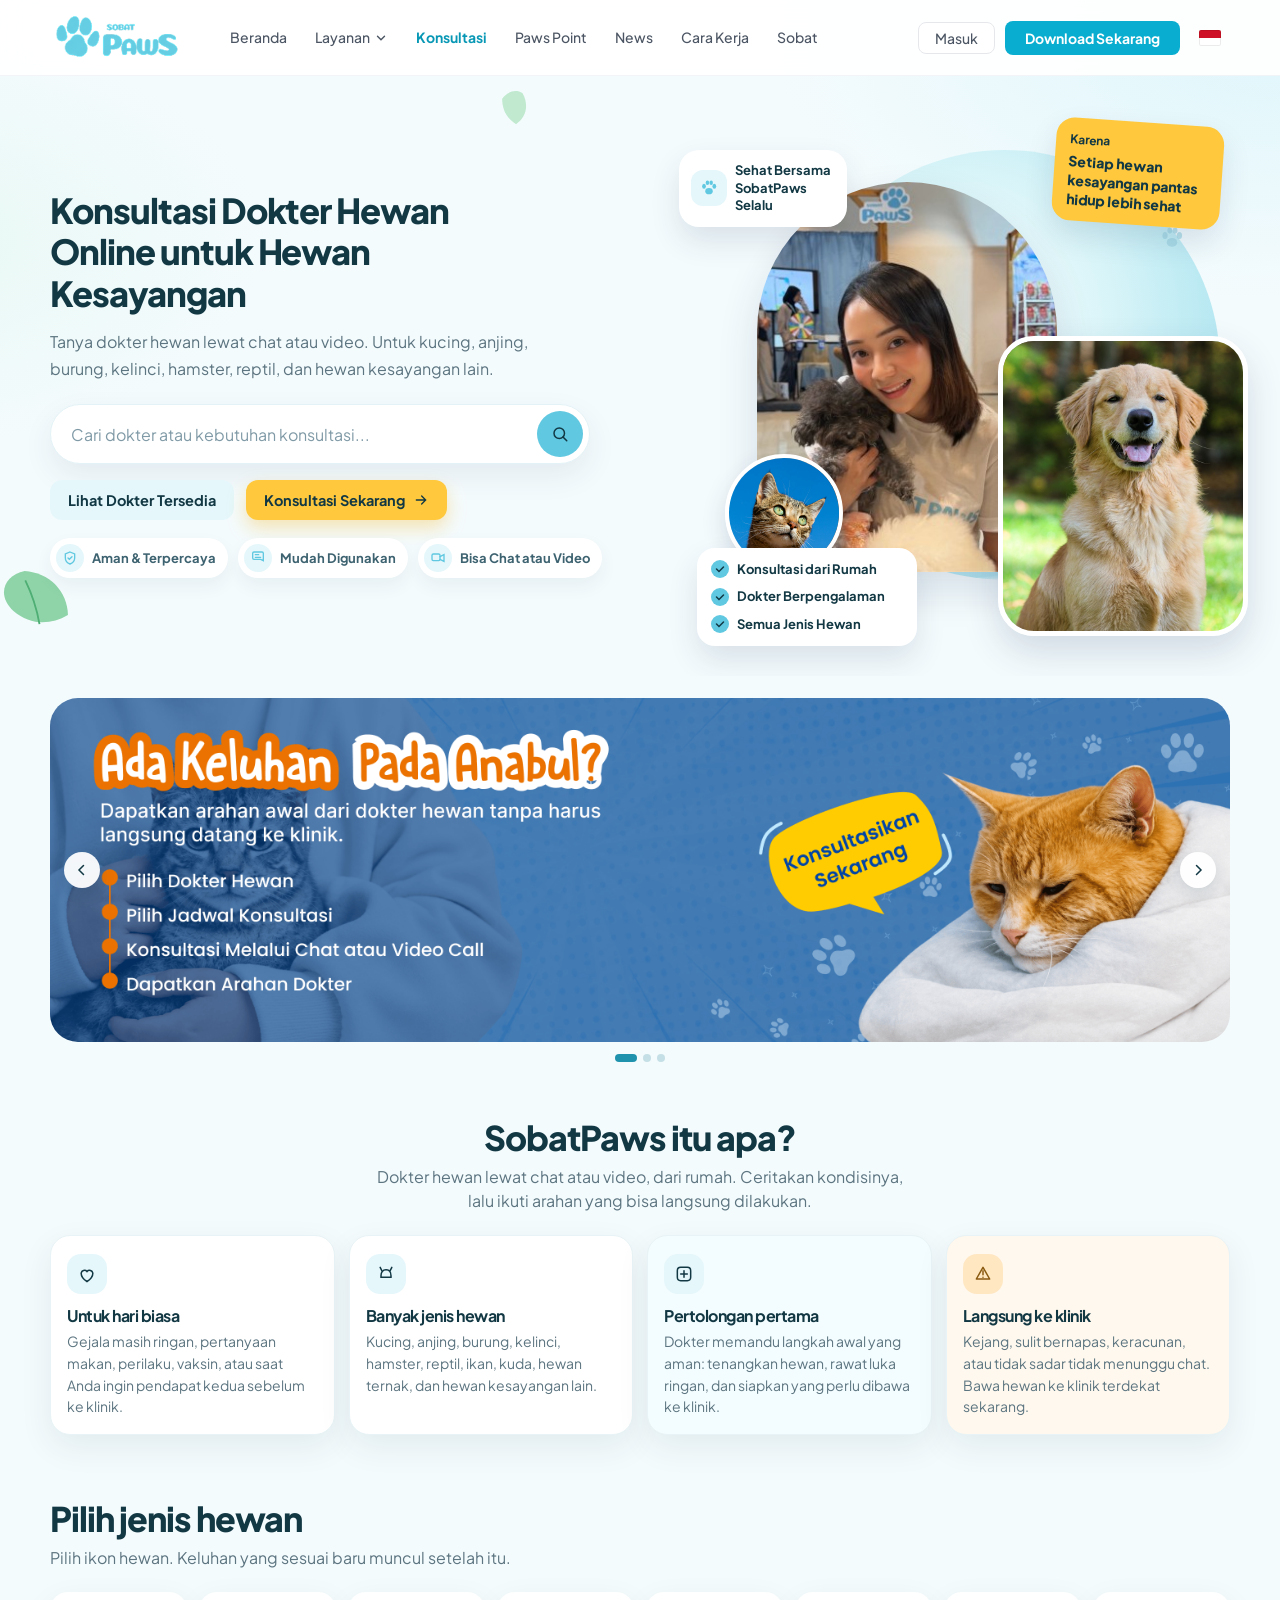
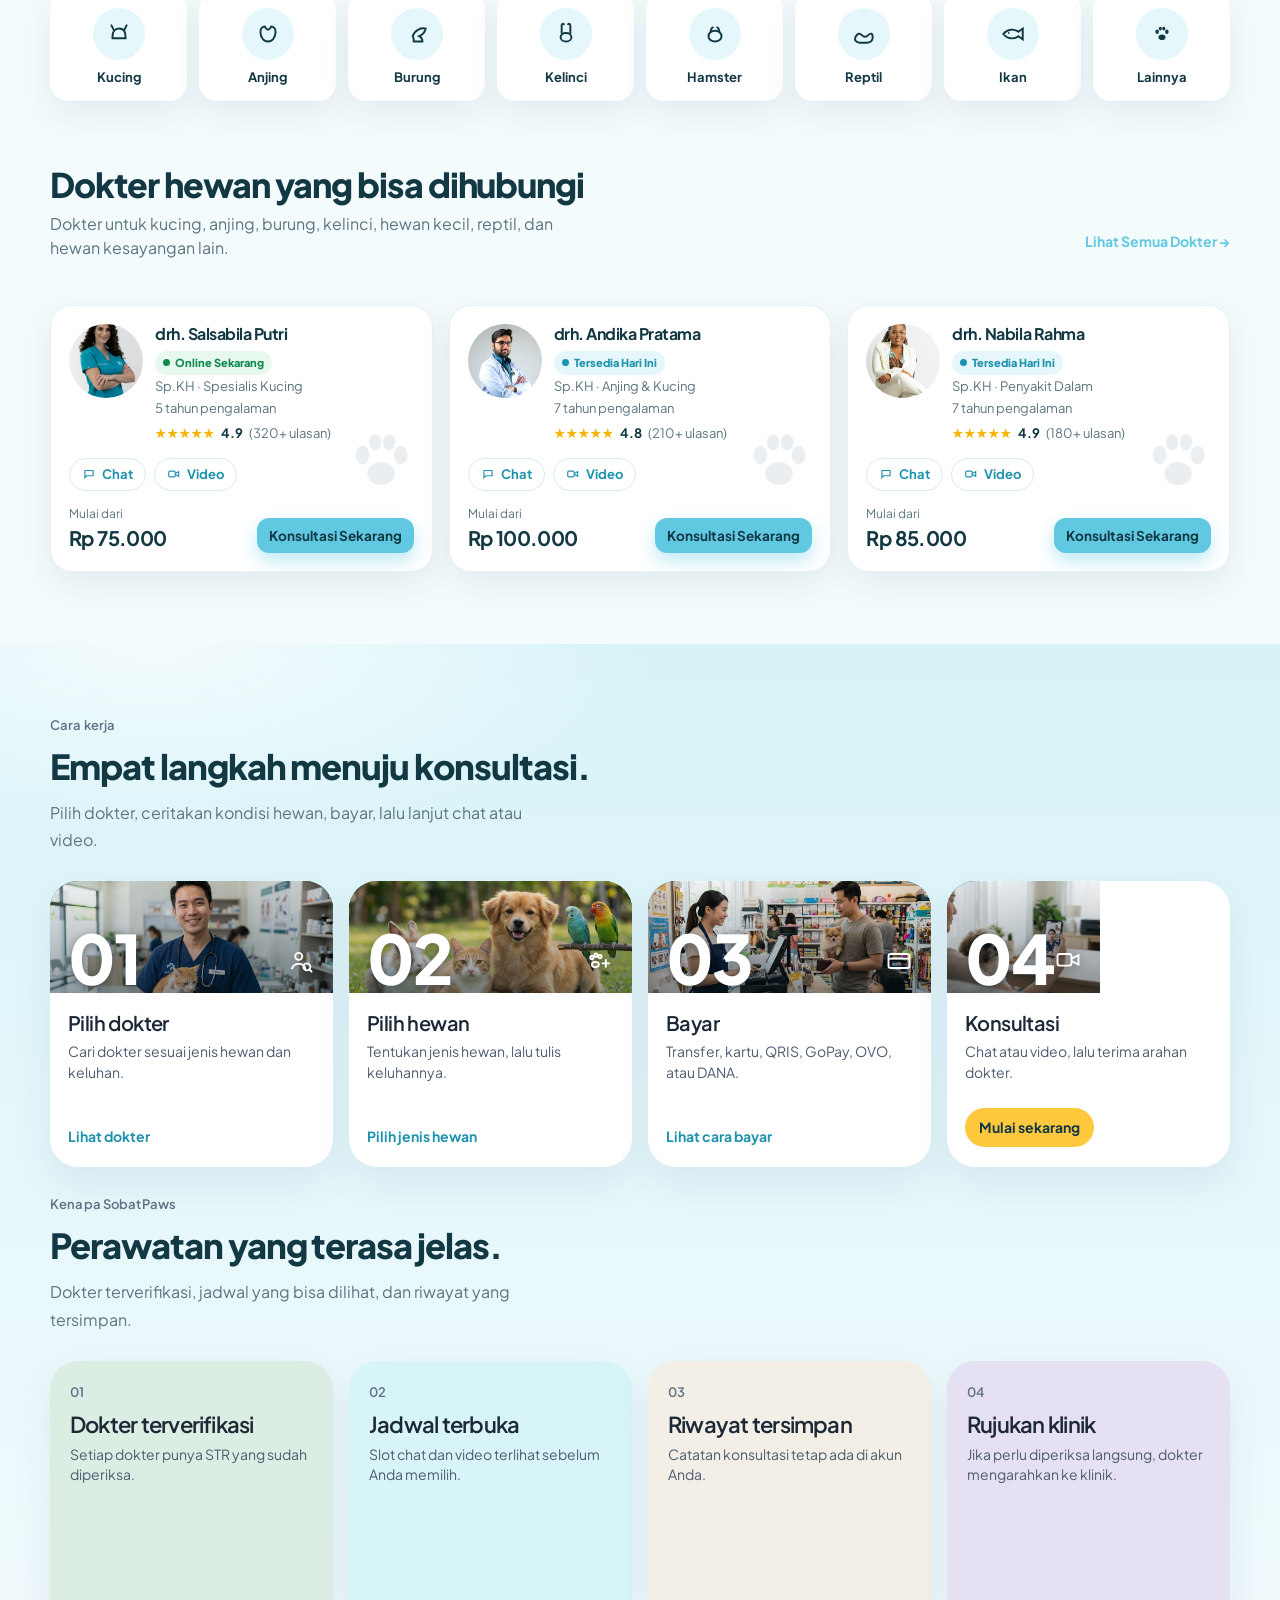
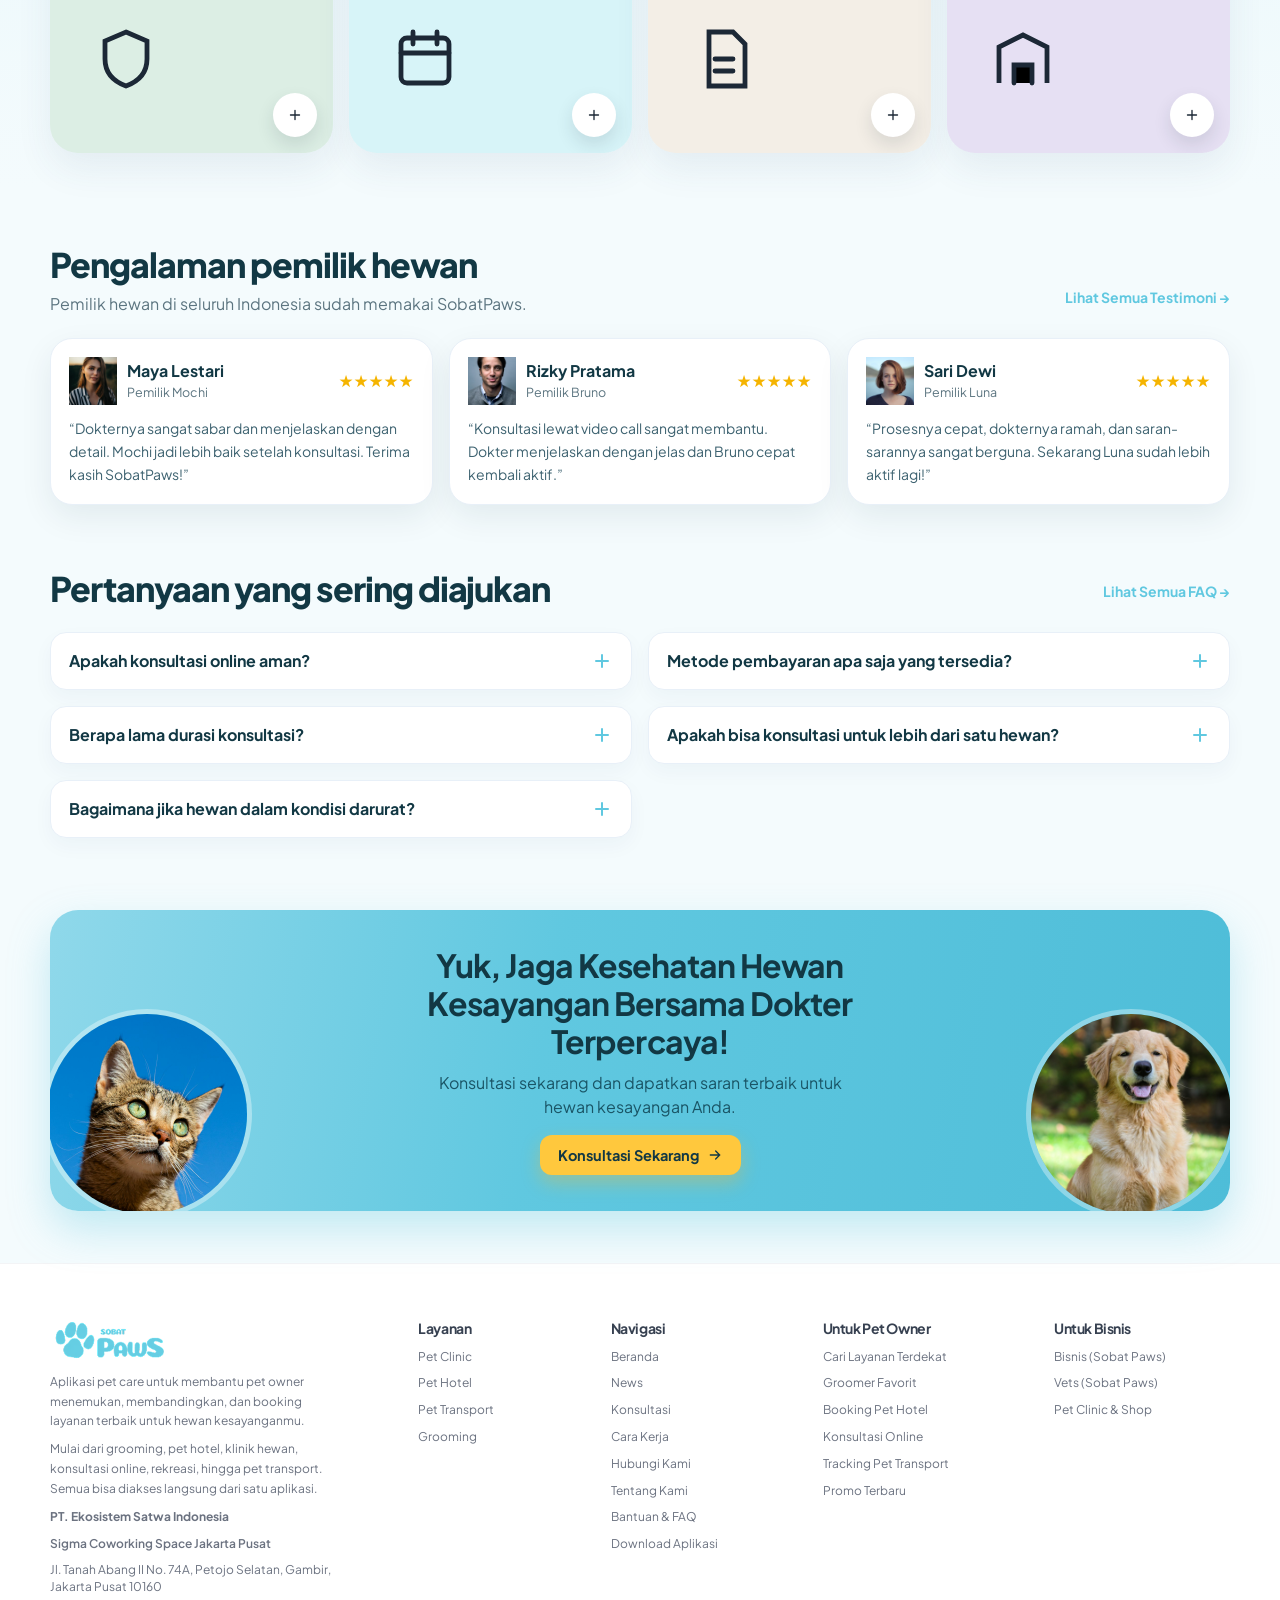
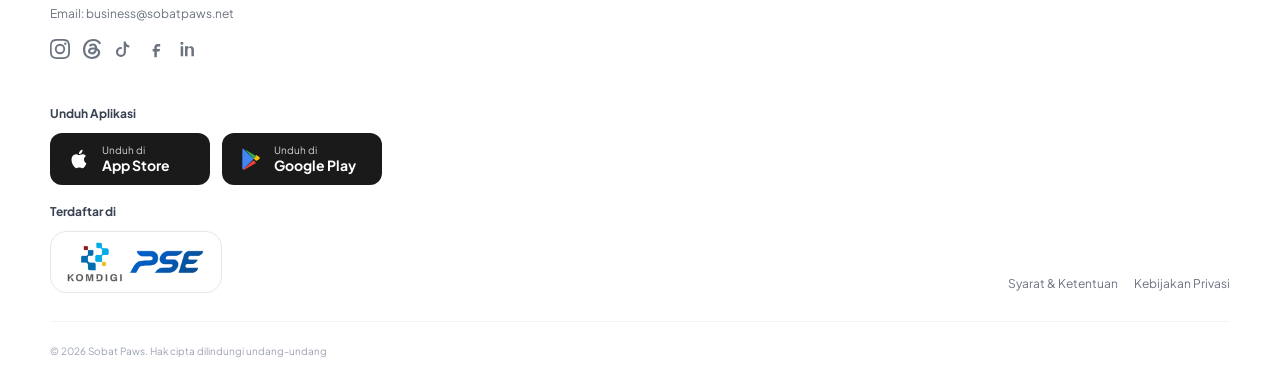
==== commit 3eaebaa2: "Add the promo carousel and match the vet-page header so the consult steps are easier to follow." ====
--- a/index.html
+++ b/index.html
@@ -88,50 +88,73 @@
 
   <header class="header">
     <div class="container header-bar">
-      <a class="logo" href="#beranda" aria-label="SobatPaws beranda">
+      <a class="logo" href="https://sobatpaws.com/" aria-label="SobatPaws beranda">
         <img src="assets/img/logo.png" alt="" width="180" height="64" />
       </a>
 
       <nav class="nav" id="nav" aria-label="Navigasi utama">
-        <a href="#beranda" aria-current="page">Beranda</a>
+        <a href="https://sobatpaws.com/#klinik-terdekat">Beranda</a>
         <div class="menu">
           <button class="menu-btn" type="button" aria-expanded="false" aria-haspopup="true">Layanan
             <svg class="chev" viewBox="0 0 24 24" aria-hidden="true"><path fill="none" stroke="currentColor" stroke-width="2.4" stroke-linecap="round" d="M6 9l6 6 6-6"/></svg>
           </button>
-          <div class="menu-panel">
-            <a href="#kategori">Konsultasi Dokter</a>
-            <button type="button" data-info="info-grooming">Grooming</button>
-            <button type="button" data-info="info-hotel">Pet Hotel</button>
-            <button type="button" data-info="info-clinic">Pet Clinic</button>
-          </div>
-        </div>
-        <div class="menu">
-          <button class="menu-btn" type="button" aria-expanded="false" aria-haspopup="true">Dokter Hewan
-            <svg class="chev" viewBox="0 0 24 24" aria-hidden="true"><path fill="none" stroke="currentColor" stroke-width="2.4" stroke-linecap="round" d="M6 9l6 6 6-6"/></svg>
-          </button>
-          <div class="menu-panel">
-            <button type="button" data-filter="kucing">Dokter Kucing</button>
-            <button type="button" data-filter="anjing">Dokter Anjing</button>
-            <button type="button" data-filter="burung">Dokter Burung</button>
-            <button type="button" data-filter="kelinci">Kelinci &amp; Hewan Kecil</button>
-            <button type="button" data-filter="reptil">Reptil &amp; Eksotik</button>
-            <button type="button" data-filter="umum">Konsultasi Umum</button>
-            <a href="#dokter">Semua Dokter</a>
-          </div>
-        </div>
-        <button class="menu-btn" type="button" data-info="info-grooming">Grooming</button>
-        <button class="menu-btn" type="button" data-info="info-hotel">Pet Hotel</button>
-        <button class="menu-btn" type="button" data-info="info-clinic">Pet Clinic</button>
+          <div class="menu-panel layanan-panel" id="layanan-dropdown" role="menu" aria-label="Daftar layanan SobatPaws">
+            <div class="layanan-card">
+              <div>
+                <p class="layanan-kicker">Layanan</p>
+                <div class="layanan-grid">
+                  <a role="menuitem" href="https://sobatpaws.com/clinics">
+                    <span class="layanan-icon" aria-hidden="true"><svg viewBox="0 0 24 24"><path fill="none" stroke="currentColor" stroke-width="1.8" stroke-linecap="round" d="M12 6v12M8 10h8M7 4h10a2 2 0 0 1 2 2v12a2 2 0 0 1-2 2H7a2 2 0 0 1-2-2V6a2 2 0 0 1 2-2z"/></svg></span>
+                    <span><strong>Pet Clinic</strong><small>Kelola layanan medis dan jadwal.</small></span>
+                  </a>
+                  <a role="menuitem" href="https://sobatpaws.com/pet-transport">
+                    <span class="layanan-icon" aria-hidden="true"><svg viewBox="0 0 24 24"><path fill="none" stroke="currentColor" stroke-width="1.8" stroke-linecap="round" d="M4 15h16M6 15l1.2-4h9.6L18 15M7 18a1 1 0 1 0 0-2 1 1 0 0 0 0 2zm10 0a1 1 0 1 0 0-2 1 1 0 0 0 0 2z"/></svg></span>
+                    <span><strong>Pet Transport</strong><small>Kelola layanan transportasi hewan.</small></span>
+                  </a>
+                  <a role="menuitem" href="https://sobatpaws.com/pet-hotel">
+                    <span class="layanan-icon" aria-hidden="true"><svg viewBox="0 0 24 24"><path fill="none" stroke="currentColor" stroke-width="1.8" stroke-linecap="round" d="M4 20V9l8-5 8 5v11M9 20v-6h6v6"/></svg></span>
+                    <span><strong>Pet Hotel</strong><small>Kelola operasional pet hotel lebih mudah.</small></span>
+                  </a>
+                  <a role="menuitem" href="https://sobatpaws.com/grooming">
+                    <span class="layanan-icon" aria-hidden="true"><svg viewBox="0 0 24 24"><path fill="none" stroke="currentColor" stroke-width="1.8" stroke-linecap="round" d="M8 6l10 10M10 4l2 2M14 18l-2 2M6 8l2-2"/></svg></span>
+                    <span><strong>Grooming</strong><small>Kelola layanan grooming lebih mudah.</small></span>
+                  </a>
+                  <a role="menuitem" href="https://sobatpaws.com/online-consultation">
+                    <span class="layanan-icon" aria-hidden="true"><svg viewBox="0 0 24 24"><path fill="none" stroke="currentColor" stroke-width="1.8" stroke-linecap="round" d="M6 6h12a2 2 0 0 1 2 2v7a2 2 0 0 1-2 2H11l-4 3v-3H6a2 2 0 0 1-2-2V8a2 2 0 0 1 2-2z"/></svg></span>
+                    <span><strong>Konsultasi Online</strong><small>Konsultasi cepat untuk kesehatan hewan kesayangan.</small></span>
+                  </a>
+                </div>
+              </div>
+              <aside class="layanan-promo">
+                <p class="layanan-kicker">Mulai Sekarang</p>
+                <img src="assets/img/nav-promo.jpg" alt="Layanan perawatan hewan peliharaan SobatPaws" width="320" height="200" />
+                <strong>Perawatan Hewan Kesayangan Lebih Mudah</strong>
+                <p>Semua kebutuhan klinik, grooming, hotel, hingga transport dalam satu aplikasi.</p>
+                <button class="layanan-download" type="button" data-download>Download Sekarang</button>
+                <p class="layanan-help">Butuh bantuan memulai?<br />Kami siap membantu.</p>
+                <a class="btn-download is-small" href="https://wa.me/6285117767264" target="_blank" rel="noopener noreferrer">Hubungi Kami</a>
+              </aside>
+            </div>
+          </div>
+        </div>
+        <a href="#beranda" aria-current="page">Konsultasi</a>
+        <a href="https://sobatpaws.com/paws-point">Paws Point</a>
+        <a href="https://sobatpaws.com/news">News</a>
+        <a href="https://sobatpaws.com/how-it-works">Cara Kerja</a>
+        <a href="https://sobatpaws.com/sobat">Sobat</a>
       </nav>
 
       <div class="header-actions">
-        <button class="icon-btn" id="open-search" type="button" aria-label="Cari dokter">
-          <svg width="18" height="18" viewBox="0 0 24 24" aria-hidden="true"><circle cx="11" cy="11" r="7" fill="none" stroke="currentColor" stroke-width="2"/><path d="M16 16l5 5" fill="none" stroke="currentColor" stroke-width="2" stroke-linecap="round"/></svg>
-        </button>
-        <button class="btn btn-yellow btn-header" type="button" data-consult>
-          <span>Konsultasi Sekarang</span>
-          <svg viewBox="0 0 24 24" aria-hidden="true"><path fill="none" stroke="currentColor" stroke-width="2" stroke-linecap="round" d="M5 12h14M13 6l6 6-6 6"/></svg>
-        </button>
+        <a class="btn-masuk" href="https://sobatpaws.com/login">Masuk</a>
+        <button class="btn-download" type="button" data-download>Download Sekarang</button>
+        <div class="menu menu-lang">
+          <button class="lang-btn menu-btn" type="button" aria-expanded="false" aria-haspopup="true" aria-label="Ubah bahasa">
+            <span class="flag" aria-hidden="true"></span>
+          </button>
+          <div class="menu-panel lang-panel">
+            <span class="lang-current">Indonesia</span>
+          </div>
+        </div>
         <button class="nav-toggle" id="nav-toggle" type="button" aria-expanded="false" aria-controls="nav" aria-label="Buka menu">
           <span></span><span></span><span></span>
         </button>
@@ -188,6 +211,35 @@
             <li><i aria-hidden="true"><svg viewBox="0 0 24 24"><path fill="none" stroke="currentColor" stroke-width="3" stroke-linecap="round" d="M5 12l5 5 9-9"/></svg></i>Dokter Berpengalaman</li>
             <li><i aria-hidden="true"><svg viewBox="0 0 24 24"><path fill="none" stroke="currentColor" stroke-width="3" stroke-linecap="round" d="M5 12l5 5 9-9"/></svg></i>Semua Jenis Hewan</li>
           </ul>
+        </div>
+      </div>
+    </section>
+
+    <section class="promo" aria-roledescription="carousel" aria-label="Promo SobatPaws">
+      <div class="container">
+        <div class="promo-view" id="promo-view">
+          <div class="promo-track" id="promo-track">
+            <button class="promo-slide" type="button" data-consult>
+              <img src="assets/img/banner-1.png" width="2880" height="840" alt="Ada keluhan pada anabul? Dapatkan arahan awal dari dokter hewan tanpa harus langsung datang ke klinik." />
+            </button>
+            <button class="promo-slide" type="button" data-consult>
+              <img src="assets/img/banner-2.png" width="2880" height="840" alt="Konsultasi hemat, anabul tetap sehat. Konsultasikan langsung dengan dokter hewan secara online." />
+            </button>
+            <a class="promo-slide" href="https://vets.sobatpaws.com/" target="_blank" rel="noopener noreferrer">
+              <img src="assets/img/banner-3.png" width="1440" height="420" alt="Undang rekan sejawat, raih Paws Point. Bagikan kode referral untuk dokter hewan." />
+            </a>
+          </div>
+          <button class="promo-arrow is-prev" type="button" aria-label="Banner sebelumnya">
+            <svg viewBox="0 0 24 24" aria-hidden="true"><path fill="none" stroke="currentColor" stroke-width="2" stroke-linecap="round" d="M14 6l-6 6 6 6"/></svg>
+          </button>
+          <button class="promo-arrow is-next" type="button" aria-label="Banner berikutnya">
+            <svg viewBox="0 0 24 24" aria-hidden="true"><path fill="none" stroke="currentColor" stroke-width="2" stroke-linecap="round" d="M10 6l6 6-6 6"/></svg>
+          </button>
+        </div>
+        <div class="promo-dots" id="promo-dots">
+          <button type="button" aria-label="Banner 1" aria-current="true"></button>
+          <button type="button" aria-label="Banner 2"></button>
+          <button type="button" aria-label="Banner 3"></button>
         </div>
       </div>
     </section>
@@ -586,7 +638,8 @@
           <ol class="path">
             <li>
               <a class="path-card" href="#dokter">
-                <div class="path-top is-sky">
+                <div class="path-top is-photo">
+                  <img src="assets/img/pilih-dokter.jpg" alt="" width="1024" height="572" />
                   <span>01</span>
                   <svg viewBox="0 0 24 24" aria-hidden="true"><circle cx="10" cy="8" r="3" fill="none" stroke="currentColor" stroke-width="1.6"/><path fill="none" stroke="currentColor" stroke-width="1.6" d="M4 19c1-3 3-4.5 6-4.5S15 16 16 19"/><circle cx="17" cy="17" r="3" fill="none" stroke="currentColor" stroke-width="1.6"/><path stroke="currentColor" stroke-width="1.6" stroke-linecap="round" d="M19.2 19.2L21 21"/></svg>
                 </div>
@@ -599,7 +652,8 @@
             </li>
             <li>
               <a class="path-card" href="#kategori">
-                <div class="path-top is-sand">
+                <div class="path-top is-photo is-pets">
+                  <img src="assets/img/pilih-hewan.jpg" alt="" width="1024" height="572" />
                   <span>02</span>
                   <svg viewBox="0 0 24 24" aria-hidden="true"><ellipse cx="8" cy="15" rx="3" ry="2.2" fill="none" stroke="currentColor" stroke-width="1.6"/><circle cx="5" cy="9" r="1.4" fill="none" stroke="currentColor" stroke-width="1.6"/><circle cx="8.5" cy="7" r="1.4" fill="none" stroke="currentColor" stroke-width="1.6"/><circle cx="12" cy="8.2" r="1.4" fill="none" stroke="currentColor" stroke-width="1.6"/><path fill="none" stroke="currentColor" stroke-width="1.6" stroke-linecap="round" d="M14 14h6M17 11v6"/></svg>
                 </div>
@@ -612,7 +666,8 @@
             </li>
             <li>
               <a class="path-card" href="#faq">
-                <div class="path-top is-lilac">
+                <div class="path-top is-photo is-pay">
+                  <img src="assets/img/bayar.jpg" alt="" width="1024" height="572" />
                   <span>03</span>
                   <svg viewBox="0 0 24 24" aria-hidden="true"><rect x="3" y="6" width="18" height="12" rx="2" fill="none" stroke="currentColor" stroke-width="1.6"/><path stroke="currentColor" stroke-width="1.6" d="M3 10h18"/></svg>
                 </div>
@@ -625,7 +680,8 @@
             </li>
             <li>
               <button class="path-card is-final" type="button" data-consult>
-                <div class="path-top is-ink">
+                <div class="path-top is-photo is-consult">
+                  <img src="assets/img/konsultasi.jpg" alt="" width="1024" height="572" />
                   <span>04</span>
                   <svg viewBox="0 0 24 24" aria-hidden="true"><rect x="3" y="6" width="12" height="10" rx="2" fill="none" stroke="currentColor" stroke-width="1.6"/><path fill="none" stroke="currentColor" stroke-width="1.6" d="M15 10l6-3v8l-6-3"/></svg>
                 </div>
@@ -878,6 +934,18 @@
       <small>© 2026 Sobat Paws. Hak cipta dilindungi undang-undang</small>
     </div>
   </footer>
+
+  <dialog id="store-dialog" aria-labelledby="store-title">
+    <div class="dialog-card">
+      <button class="icon-x" type="button" data-close aria-label="Tutup">×</button>
+      <h3 id="store-title">Download SobatPaws</h3>
+      <p class="dialog-lead">Pilih toko yang sesuai dengan perangkat Anda.</p>
+      <div class="store-choices">
+        <a class="store" href="https://apps.apple.com/id/app/sobat-paws/id6785621846?l=id" target="_blank" rel="noopener noreferrer">App Store</a>
+        <a class="store" href="https://play.google.com/store/apps/details?id=com.sobatpaws.user" target="_blank" rel="noopener noreferrer">Google Play</a>
+      </div>
+    </div>
+  </dialog>
 
   <dialog id="consult-dialog" aria-labelledby="consult-title">
     <div class="dialog-card">
--- a/css/style.css
+++ b/css/style.css
@@ -122,19 +122,20 @@
 .menu-btn {
   background: none;
   border: 0;
-  color: var(--ink-soft);
-  font-weight: 600;
-  font-size: 14.5px;
-  padding: 8px 10px;
-  border-radius: 10px;
+  color: #4b5563;
+  font-weight: 500;
+  font-size: 14px;
+  padding: 8px 12px;
+  border-radius: 6px;
   display: inline-flex;
   align-items: center;
   gap: 4px;
 }
 
 .nav a:hover,
-.menu-btn:hover,
-.nav a[aria-current="page"] { color: var(--ink); background: #eef9fb; }
+.menu-btn:hover { color: #0898b5; background: transparent; }
+
+.nav a[aria-current="page"] { color: #0898b5; background: transparent; font-weight: 700; }
 
 .chev { width: 14px; height: 14px; transition: transform 0.2s ease; }
 
@@ -171,7 +172,176 @@
 }
 
 .menu-panel button:hover,
-.menu-panel a:hover { background: var(--blue-soft); color: var(--blue-deep); }
+.menu-panel a:hover { background: #f0fbfd; color: #0898b5; }
+
+.layanan-panel {
+  position: fixed;
+  top: var(--header);
+  left: 0;
+  right: 0;
+  min-width: 0;
+  padding: 0 24px;
+  background: transparent;
+  border: 0;
+  border-radius: 0;
+  box-shadow: none;
+}
+
+.layanan-card {
+  display: grid;
+  grid-template-columns: minmax(0, 1.4fr) 300px;
+  gap: 28px;
+  padding: 28px;
+  background: white;
+  border: 1px solid #f3f4f6;
+  border-radius: 0 0 16px 16px;
+  box-shadow: 0 12px 28px rgba(16, 42, 84, 0.08);
+}
+
+.layanan-kicker {
+  margin-bottom: 14px;
+  color: #98a2b3;
+  font-size: 12px;
+  font-weight: 500;
+}
+
+.layanan-grid {
+  display: grid;
+  grid-template-columns: 1fr 1fr;
+  gap: 8px;
+}
+
+.layanan-grid a {
+  display: flex;
+  align-items: flex-start;
+  gap: 12px;
+  padding: 12px;
+  border-radius: 12px;
+}
+
+.layanan-grid a:hover { background: #f0fbfd; }
+
+.layanan-grid strong,
+.layanan-promo strong {
+  display: block;
+  color: #1f2937;
+  font-size: 14px;
+  font-weight: 700;
+}
+
+.layanan-grid small,
+.layanan-promo p {
+  display: block;
+  margin-top: 4px;
+  color: #6b7280;
+  font-size: 12px;
+  font-weight: 500;
+  line-height: 1.45;
+}
+
+.layanan-icon {
+  flex: 0 0 auto;
+  width: 36px;
+  height: 36px;
+  display: grid;
+  place-items: center;
+  border: 1px solid #eaeaf0;
+  border-radius: 10px;
+  background: white;
+  color: #9ca3af;
+}
+
+.layanan-icon svg { width: 18px; height: 18px; }
+
+.layanan-promo img {
+  width: 100%;
+  height: 168px;
+  object-fit: cover;
+  border-radius: 12px;
+  margin-bottom: 12px;
+}
+
+.layanan-download {
+  margin-top: 10px;
+  padding: 0;
+  border: 0;
+  background: none;
+  color: #0898b5;
+  font-size: 14px;
+  font-weight: 600;
+}
+
+.layanan-download:hover { color: #067f99; }
+
+.layanan-promo .btn-download,
+.layanan-promo .btn-download:hover {
+  width: auto;
+  color: white;
+  background: #09adcf;
+}
+
+.layanan-promo .btn-download:hover { background: #0898b5; }
+
+.btn-masuk,
+.btn-download {
+  display: inline-flex;
+  align-items: center;
+  justify-content: center;
+  border-radius: 8px;
+  font-size: 14px;
+  line-height: 1;
+  white-space: nowrap;
+}
+
+.btn-masuk {
+  padding: 8px 16px;
+  border: 1px solid #e5e7eb;
+  background: white;
+  color: #4b5563;
+  font-weight: 500;
+}
+
+.btn-masuk:hover { color: #0898b5; }
+
+.btn-download {
+  padding: 10px 20px;
+  border: 0;
+  background: #09adcf;
+  color: white;
+  font-weight: 700;
+}
+
+.btn-download:hover { background: #0898b5; }
+
+.btn-download.is-small { padding: 8px 16px; font-size: 12px; }
+
+.lang-btn {
+  width: 40px;
+  height: 40px;
+  padding: 0;
+  border-radius: 999px;
+  justify-content: center;
+}
+
+.flag {
+  width: 22px;
+  height: 16px;
+  border-radius: 2px;
+  background: linear-gradient(#ce1126 0 50%, #fff 50% 100%);
+  box-shadow: inset 0 0 0 1px rgba(0, 0, 0, 0.08);
+}
+
+.lang-panel { left: auto; right: 0; min-width: 148px; }
+
+.lang-current {
+  display: block;
+  padding: 10px 12px;
+  color: #0898b5;
+  font-size: 14px;
+  font-weight: 700;
+}
+
+.store-choices { display: grid; gap: 10px; margin-top: 8px; }
 
 .header-actions {
   margin-left: auto;
@@ -587,6 +757,73 @@
 .paw-b { left: 46%; bottom: 40px; }
 
 /* Sections */
+
+.promo { padding: 22px 0 0; }
+
+.promo-view {
+  position: relative;
+  overflow: hidden;
+  border-radius: 28px;
+}
+
+.promo-track {
+  display: flex;
+  transition: transform 0.45s ease;
+}
+
+.promo-slide {
+  flex: 0 0 100%;
+  min-width: 0;
+  display: block;
+  padding: 0;
+  border: 0;
+  background: transparent;
+  text-align: left;
+}
+
+.promo-slide img { width: 100%; height: auto; }
+
+.promo-arrow {
+  position: absolute;
+  top: 50%;
+  z-index: 1;
+  width: 36px;
+  height: 36px;
+  margin-top: -18px;
+  border: 0;
+  border-radius: 50%;
+  display: grid;
+  place-items: center;
+  background: rgba(255, 255, 255, 0.94);
+  color: var(--ink);
+  box-shadow: 0 6px 16px rgba(18, 56, 68, 0.16);
+}
+
+.promo-arrow svg { width: 18px; height: 18px; }
+
+.promo-arrow.is-prev { left: 14px; }
+.promo-arrow.is-next { right: 14px; }
+
+.promo-dots {
+  display: flex;
+  justify-content: center;
+  gap: 6px;
+  margin-top: 12px;
+}
+
+.promo-dots button {
+  width: 8px;
+  height: 8px;
+  padding: 0;
+  border: 0;
+  border-radius: 999px;
+  background: #c5dfe6;
+}
+
+.promo-dots button[aria-current="true"] {
+  width: 22px;
+  background: var(--blue-deep);
+}
 
 .section { padding: 56px 0 8px; }
 
@@ -1018,6 +1255,21 @@
   box-shadow: 0 22px 40px rgba(48, 78, 112, 0.12);
 }
 
+@media (prefers-reduced-motion: no-preference) {
+  .path.is-ready > li {
+    animation: path-in 0.6s ease both;
+  }
+
+  .path.is-ready > li:nth-child(2) { animation-delay: 0.1s; }
+  .path.is-ready > li:nth-child(3) { animation-delay: 0.2s; }
+  .path.is-ready > li:nth-child(4) { animation-delay: 0.3s; }
+}
+
+@keyframes path-in {
+  from { opacity: 0; transform: translateY(18px); }
+  to { opacity: 1; transform: translateY(0); }
+}
+
 .path-card:focus-visible {
   outline: 2px solid #1c2836;
   outline-offset: 3px;
@@ -1046,6 +1298,46 @@
 .path-top.is-sand { background: #f3eee6; }
 .path-top.is-lilac { background: #e6e0f3; }
 .path-top.is-ink { background: #14586a; color: #fff; }
+
+.path-top.is-photo {
+  position: relative;
+  overflow: hidden;
+  color: #fff;
+  background: #123844;
+}
+
+.path-top.is-photo img {
+  position: absolute;
+  inset: 0;
+  width: 100%;
+  height: 100%;
+  object-fit: cover;
+  object-position: center 32%;
+}
+
+.path-top.is-pets img { object-position: center 46%; }
+
+.path-top.is-pay img { object-position: center 40%; }
+
+.path-top.is-consult img { object-position: 58% 42%; }
+
+.path-top.is-photo::after {
+  content: "";
+  position: absolute;
+  inset: 0;
+  background: linear-gradient(180deg, rgba(10, 28, 38, 0.05), rgba(10, 28, 38, 0.42));
+}
+
+.path-top.is-photo span,
+.path-top.is-photo svg {
+  position: relative;
+  z-index: 1;
+  color: #fff;
+}
+
+.path-top.is-photo span { text-shadow: 0 2px 10px rgba(8, 24, 36, 0.45); }
+
+.path-top.is-photo svg { filter: drop-shadow(0 2px 6px rgba(8, 24, 36, 0.45)); }
 
 .path-body {
   display: flex;
@@ -1645,7 +1937,7 @@
   .footer-brand { grid-column: 1 / -1; }
 }
 
-@media (max-width: 980px) {
+@media (max-width: 1180px) {
   .nav-toggle { display: grid; }
 
   .nav {
@@ -1667,15 +1959,19 @@
 
   .nav.is-open { display: flex; }
 
-  .menu-panel {
+  .menu-panel,
+  .layanan-panel {
     position: static;
+    padding: 0 0 0 8px;
     box-shadow: none;
     border: 0;
-    padding: 0 0 0 10px;
-    min-width: 0;
   }
 
-  .hero-grid,
+  .layanan-card { grid-template-columns: 1fr; padding: 8px; box-shadow: none; border: 0; }
+  .layanan-grid { grid-template-columns: 1fr; }
+}
+
+@media (max-width: 980px) {
   .doctor-grid,
   .quote-grid,
   .plain-grid,
@@ -1694,8 +1990,8 @@
 
 @media (max-width: 720px) {
   .container { width: min(1180px, calc(100% - 28px)); }
-  .btn-header span { display: none; }
-  .btn-header { width: 42px; height: 42px; padding: 0; border-radius: 50%; }
+  .btn-masuk,
+  .menu-lang { display: none; }
   .hero-cta { flex-direction: column; align-items: stretch; }
   .hero-stage { height: 390px; }
   .blob { width: 260px; height: 260px; right: 8px; top: 16px; }
@@ -1704,6 +2000,10 @@
   .stage-cat { width: 78px; height: 78px; left: 6px; bottom: 28px; }
   .hero-points { left: 8px; bottom: 8px; width: min(200px, 78%); }
   .hero-note, .hero-bubble { display: none; }
+  .promo-view { border-radius: 18px; }
+  .promo-arrow { width: 32px; height: 32px; margin-top: -16px; }
+  .promo-arrow.is-prev { left: 8px; }
+  .promo-arrow.is-next { right: 8px; }
   .pet-row { grid-template-columns: repeat(4, 1fr); }
   .cat-grid { grid-template-columns: 1fr 1fr; }
   .keluhan-bar { flex-direction: column; align-items: stretch; border-radius: 18px; padding: 10px; }
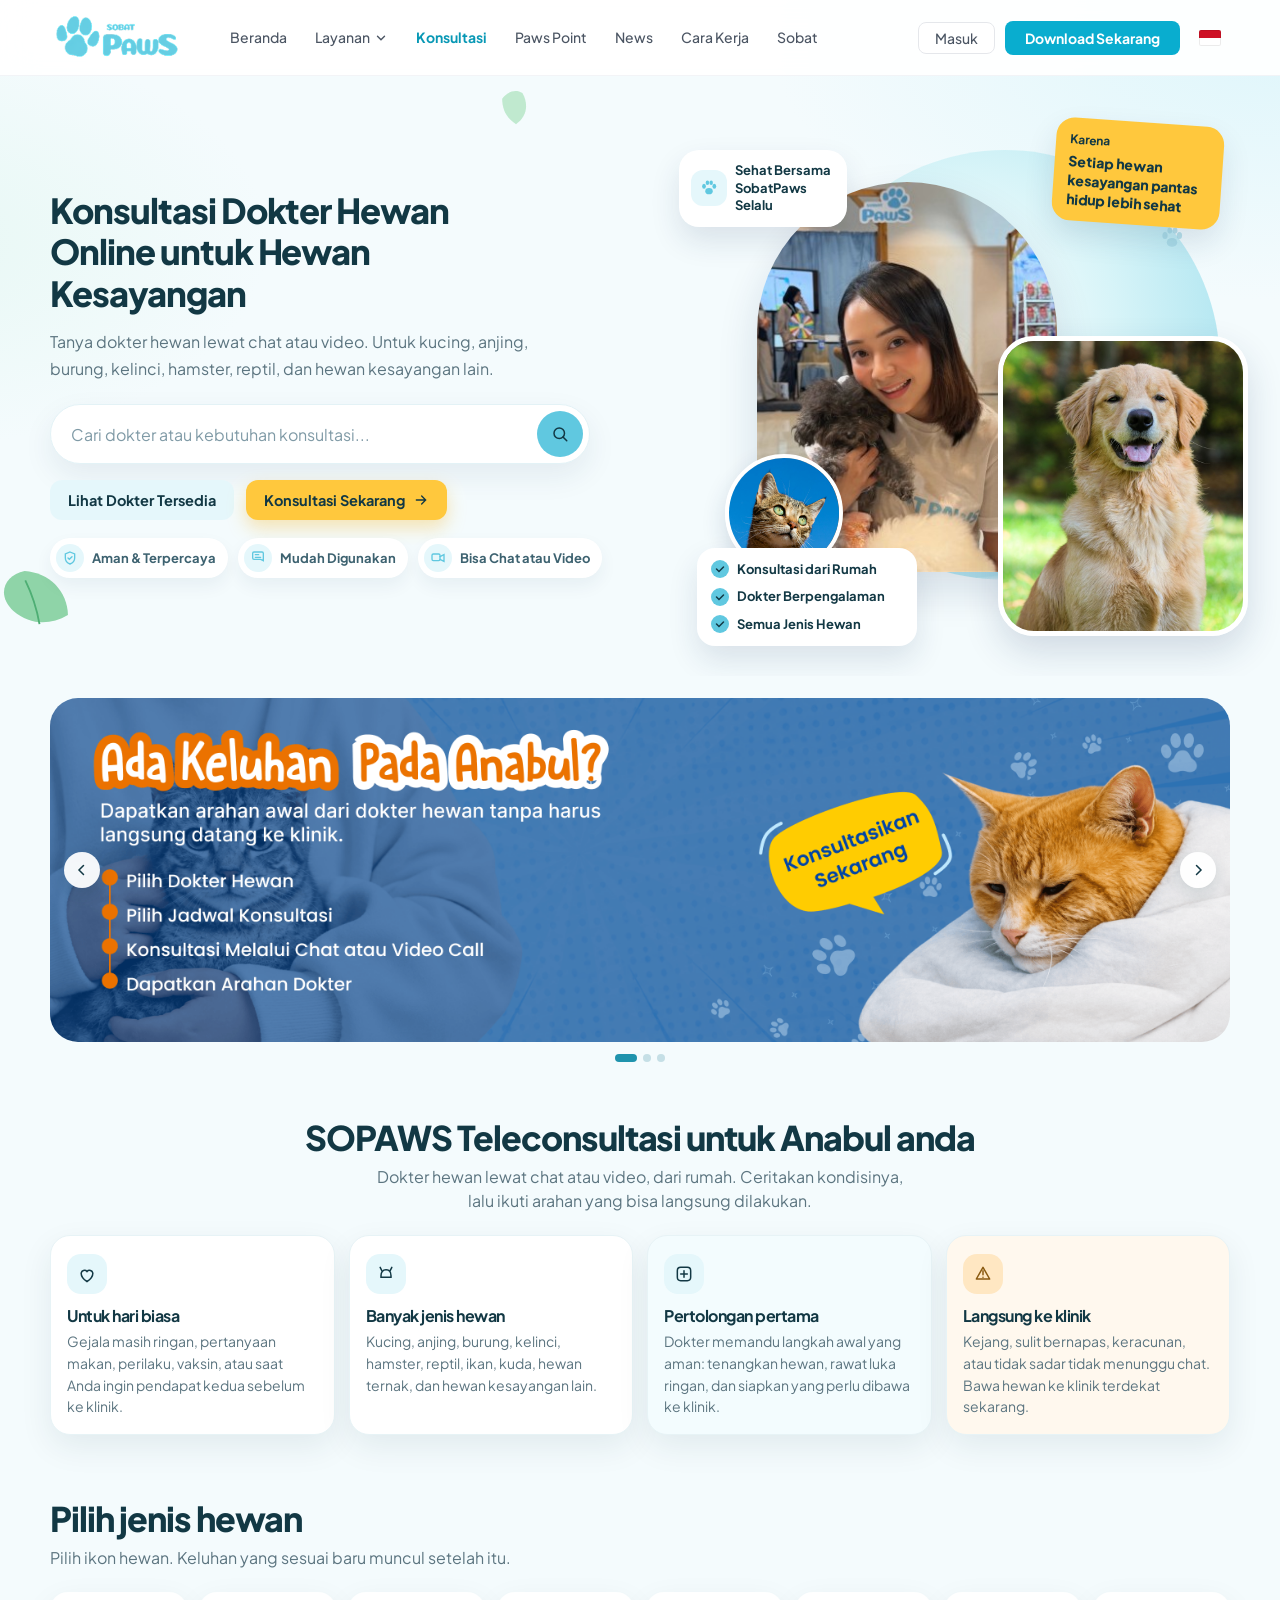
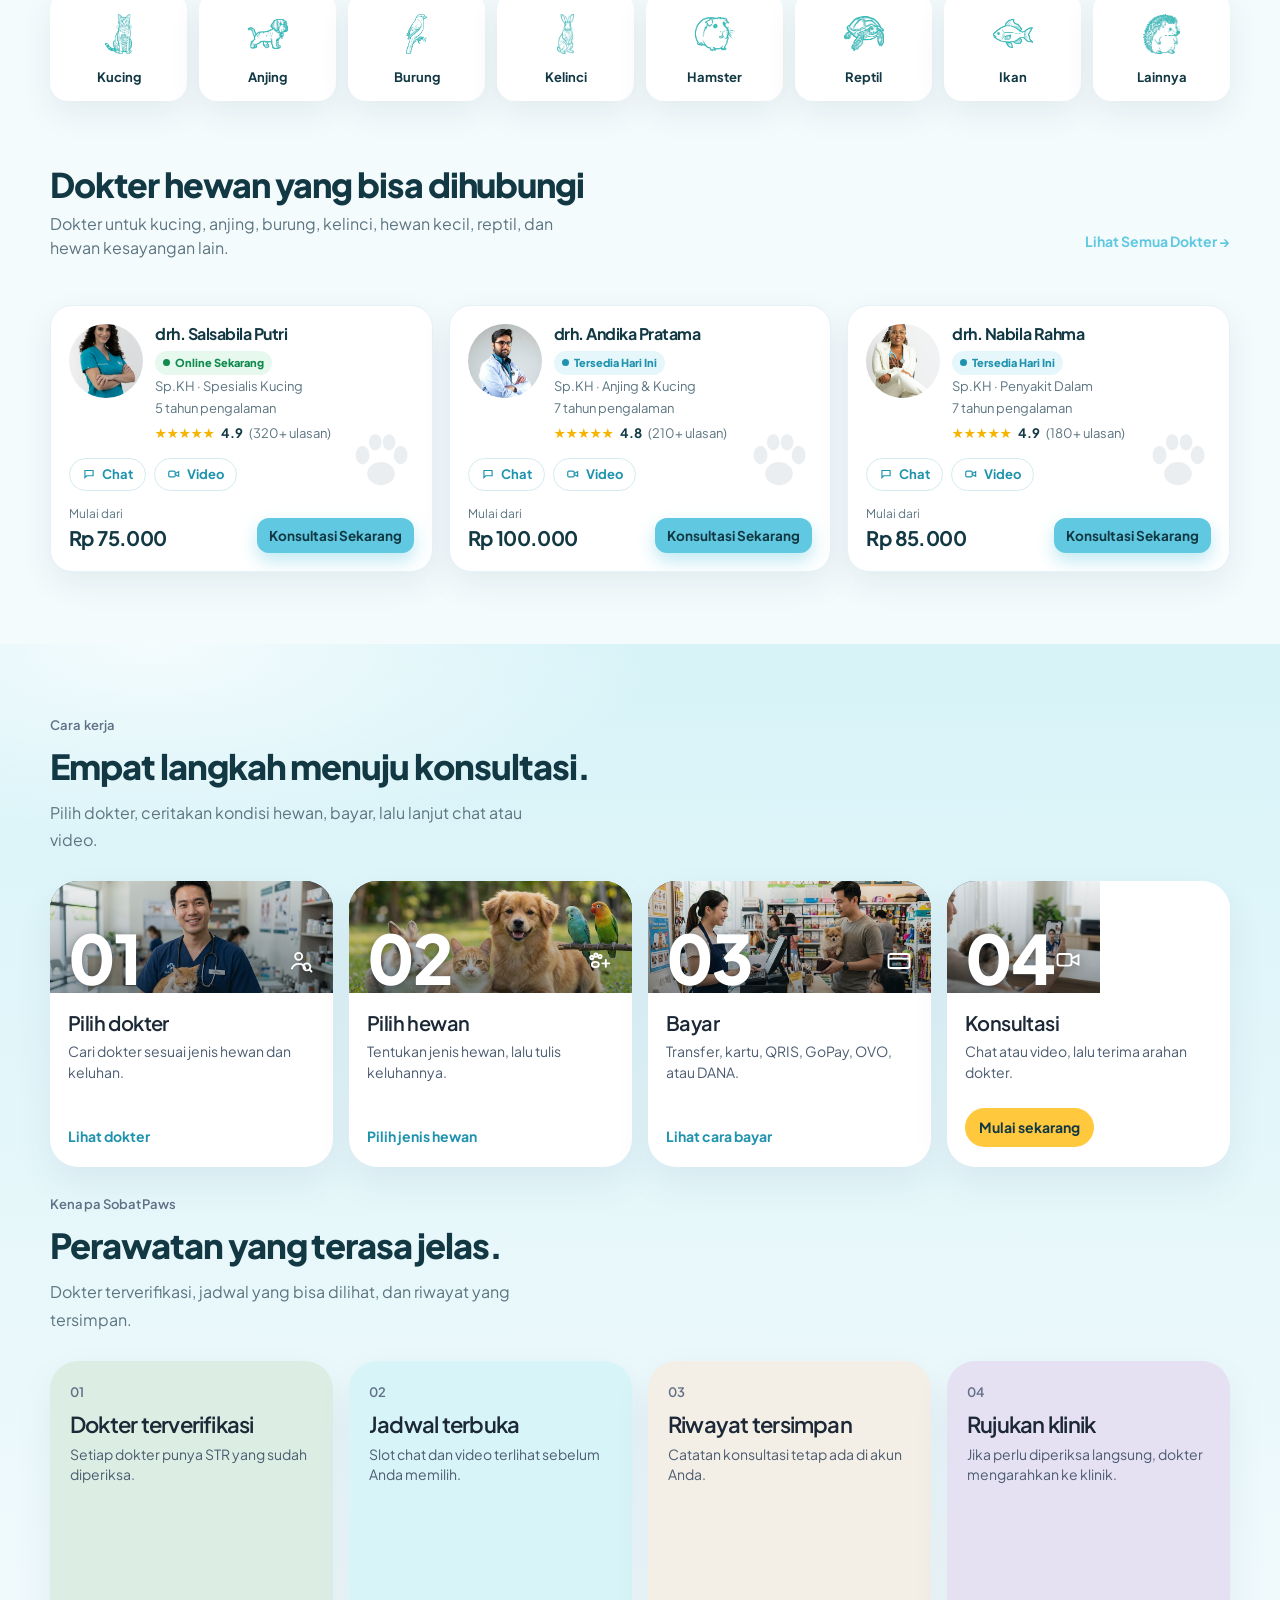
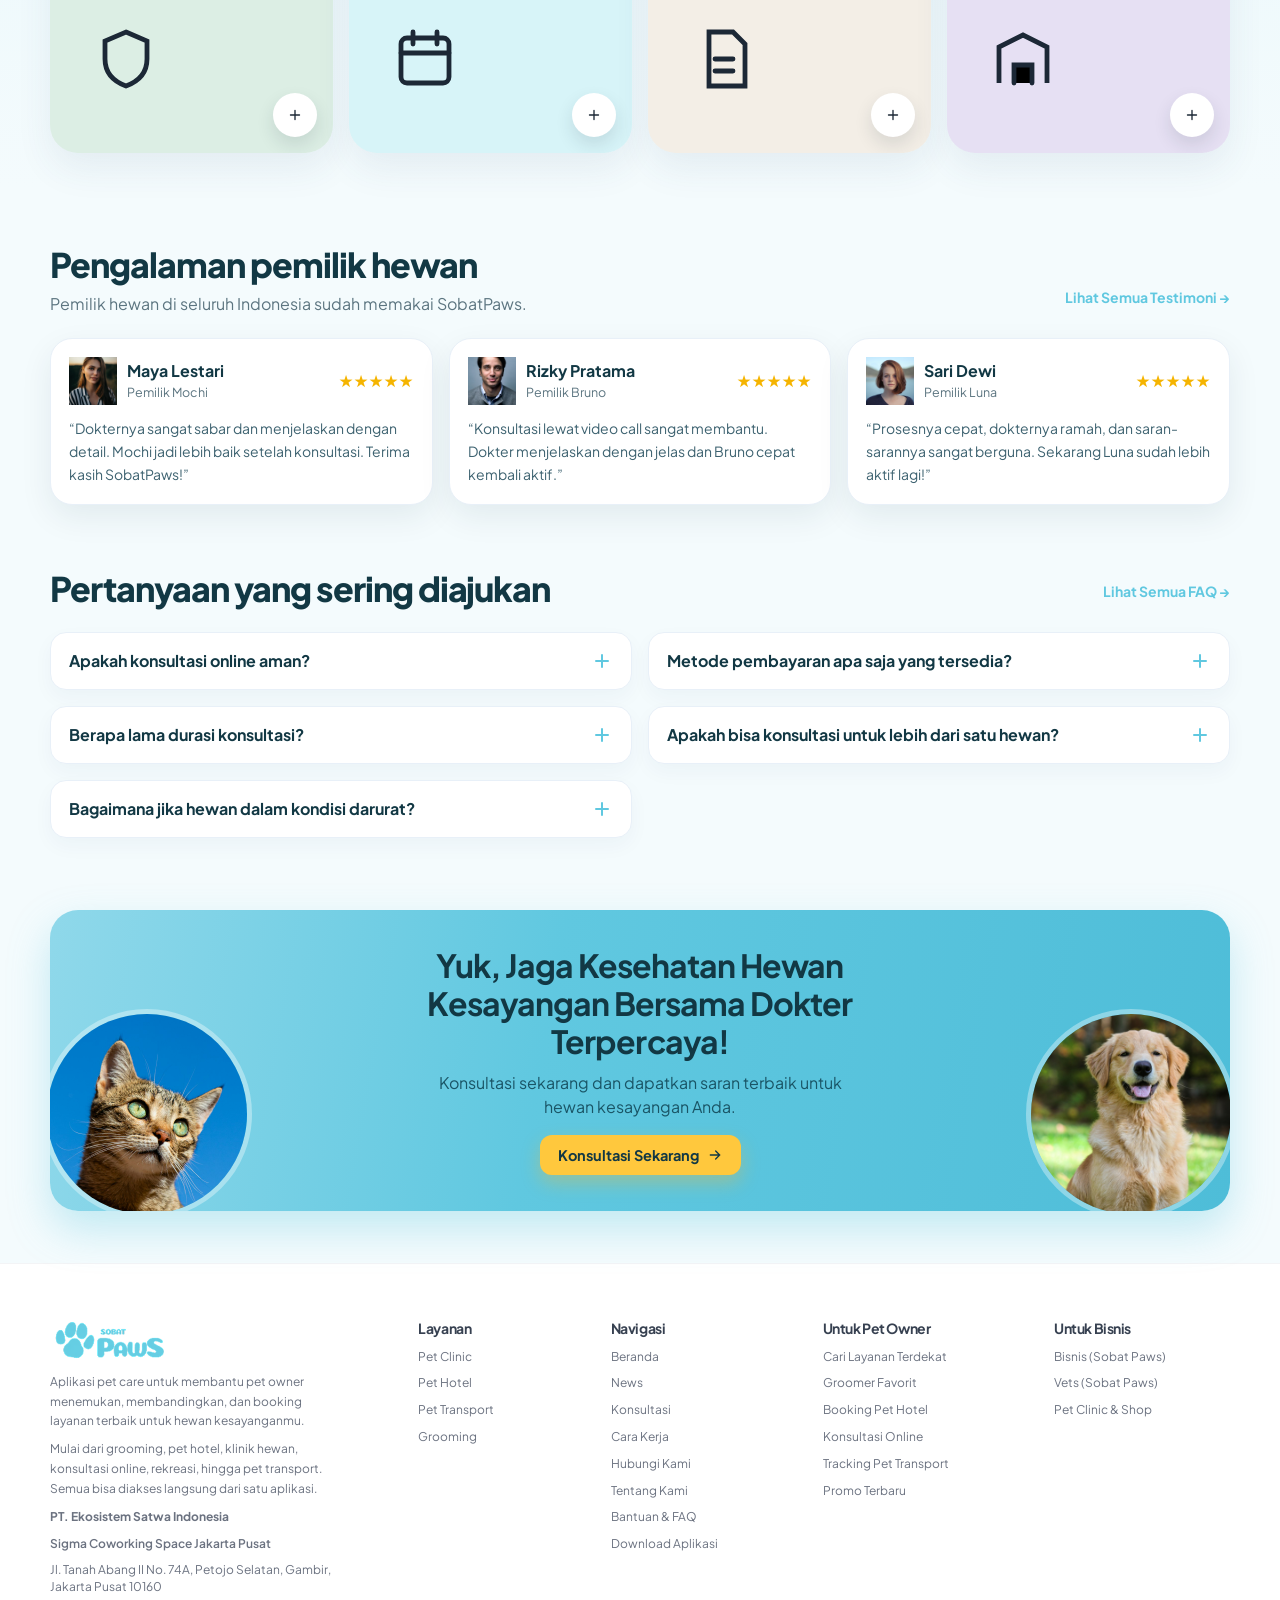
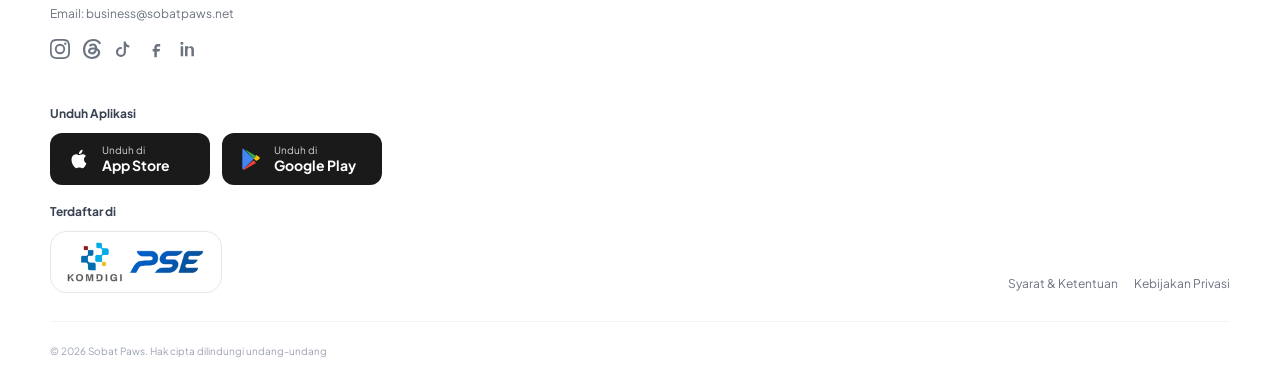
==== commit 2293cb4d: "Update the animal cards with the new icons so each species is easier to recognize." ====
--- a/index.html
+++ b/index.html
@@ -248,7 +248,7 @@
       <div class="container">
         <div class="section-head center">
           <div>
-            <h2 id="plain-title">SobatPaws itu apa?</h2>
+            <h2 id="plain-title">SOPAWS Teleconsultasi untuk Anabul anda</h2>
             <p class="lead">Dokter hewan lewat chat atau video, dari rumah. Ceritakan kondisinya, lalu ikuti arahan yang bisa langsung dilakukan.</p>
           </div>
         </div>
@@ -287,35 +287,35 @@
         </div>
         <div class="pet-row" id="pet-row">
           <button class="pet-card" type="button" data-species="kucing" aria-pressed="false">
-            <span class="pet-icon" aria-hidden="true"><svg viewBox="0 0 24 24"><path fill="none" stroke="currentColor" stroke-width="1.8" d="M6 14c0-4 2-7 6-7s6 3 6 7v2H6v-2z"/><path fill="none" stroke="currentColor" stroke-width="1.8" stroke-linecap="round" d="M7 8L5 4M17 8l2-4"/></svg></span>
+            <span class="pet-icon" aria-hidden="true"><img src="assets/img/pet-kucing.png" alt="" width="306" height="456" /></span>
             Kucing
           </button>
           <button class="pet-card" type="button" data-species="anjing" aria-pressed="false">
-            <span class="pet-icon" aria-hidden="true"><svg viewBox="0 0 24 24"><path fill="none" stroke="currentColor" stroke-width="1.8" stroke-linecap="round" d="M5 10c0-3 2-5 4-5 1 2 2 3 3 3s2-1 3-3c2 0 4 2 4 5 0 5-3 9-7 9s-7-4-7-9z"/></svg></span>
+            <span class="pet-icon" aria-hidden="true"><img src="assets/img/pet-anjing.png" alt="" width="420" height="318" /></span>
             Anjing
           </button>
           <button class="pet-card" type="button" data-species="burung" aria-pressed="false">
-            <span class="pet-icon" aria-hidden="true"><svg viewBox="0 0 24 24"><path fill="none" stroke="currentColor" stroke-width="1.8" stroke-linecap="round" d="M8 14c2-6 8-8 12-7-1 4-3 6-6 7 2 1 3 3 3 5H9c0-2 0-4-1-5z"/></svg></span>
+            <span class="pet-icon" aria-hidden="true"><img src="assets/img/pet-burung.png" alt="" width="276" height="526" /></span>
             Burung
           </button>
           <button class="pet-card" type="button" data-species="kelinci" aria-pressed="false">
-            <span class="pet-icon" aria-hidden="true"><svg viewBox="0 0 24 24"><path fill="none" stroke="currentColor" stroke-width="1.8" stroke-linecap="round" d="M8 11V4c0-1 1-2 2-1M16 11V4c0-1-1-2-2-1"/><ellipse cx="12" cy="15" rx="5" ry="4" fill="none" stroke="currentColor" stroke-width="1.8"/></svg></span>
+            <span class="pet-icon" aria-hidden="true"><img src="assets/img/pet-kelinci.png" alt="" width="166" height="376" /></span>
             Kelinci
           </button>
           <button class="pet-card" type="button" data-species="hamster" aria-pressed="false">
-            <span class="pet-icon" aria-hidden="true"><svg viewBox="0 0 24 24"><ellipse cx="12" cy="14" rx="6" ry="5" fill="none" stroke="currentColor" stroke-width="1.8"/><path fill="none" stroke="currentColor" stroke-width="1.8" stroke-linecap="round" d="M8 10c0-2 1-4 2-4M16 10c0-2-1-4-2-4"/></svg></span>
+            <span class="pet-icon" aria-hidden="true"><img src="assets/img/pet-hamster.png" alt="" width="412" height="350" /></span>
             Hamster
           </button>
           <button class="pet-card" type="button" data-species="reptil" aria-pressed="false">
-            <span class="pet-icon" aria-hidden="true"><svg viewBox="0 0 24 24"><path fill="none" stroke="currentColor" stroke-width="1.8" stroke-linecap="round" d="M4 15c2-4 4-4 6-2s4 2 6 0 4-2 4 2-2 5-6 5H8c-3 0-5-2-4-5z"/></svg></span>
+            <span class="pet-icon" aria-hidden="true"><img src="assets/img/pet-reptil.png" alt="" width="394" height="348" /></span>
             Reptil
           </button>
           <button class="pet-card" type="button" data-species="ikan" aria-pressed="false">
-            <span class="pet-icon" aria-hidden="true"><svg viewBox="0 0 24 24"><path fill="none" stroke="currentColor" stroke-width="1.8" stroke-linecap="round" d="M3 12c4-5 10-5 14-2l4-3v10l-4-3c-4 3-10 3-14-2z"/><circle cx="8" cy="11" r="0.8" fill="currentColor"/></svg></span>
+            <span class="pet-icon" aria-hidden="true"><img src="assets/img/pet-ikan.png" alt="" width="480" height="350" /></span>
             Ikan
           </button>
           <button class="pet-card" type="button" data-species="lainnya" aria-pressed="false">
-            <span class="pet-icon" aria-hidden="true"><svg viewBox="0 0 24 24"><ellipse fill="currentColor" cx="12" cy="15" rx="3.2" ry="2.6"/><ellipse fill="currentColor" cx="7.5" cy="10" rx="1.6" ry="2.1"/><ellipse fill="currentColor" cx="10.4" cy="7" rx="1.4" ry="1.8"/><ellipse fill="currentColor" cx="13.6" cy="7" rx="1.4" ry="1.8"/><ellipse fill="currentColor" cx="16.5" cy="10" rx="1.6" ry="2.1"/></svg></span>
+            <span class="pet-icon" aria-hidden="true"><img src="assets/img/pet-lainnya.png" alt="" width="330" height="348" /></span>
             Lainnya
           </button>
         </div>
--- a/css/style.css
+++ b/css/style.css
@@ -947,11 +947,20 @@
   border-radius: 50%;
   display: grid;
   place-items: center;
-  background: var(--blue-soft);
+  background: rgba(255, 255, 255, 0.72);
   color: var(--ink);
 }
 
-.pet-icon svg { width: 26px; height: 26px; }
+.pet-icon svg,
+.pet-icon img {
+  width: 40px;
+  height: 40px;
+  object-fit: contain;
+}
+
+.pet-icon img {
+  filter: contrast(1.5) saturate(1.2) drop-shadow(0 0 0.45px rgba(6, 110, 135, 0.95));
+}
 
 .keluhan { margin-top: 22px; }
 
